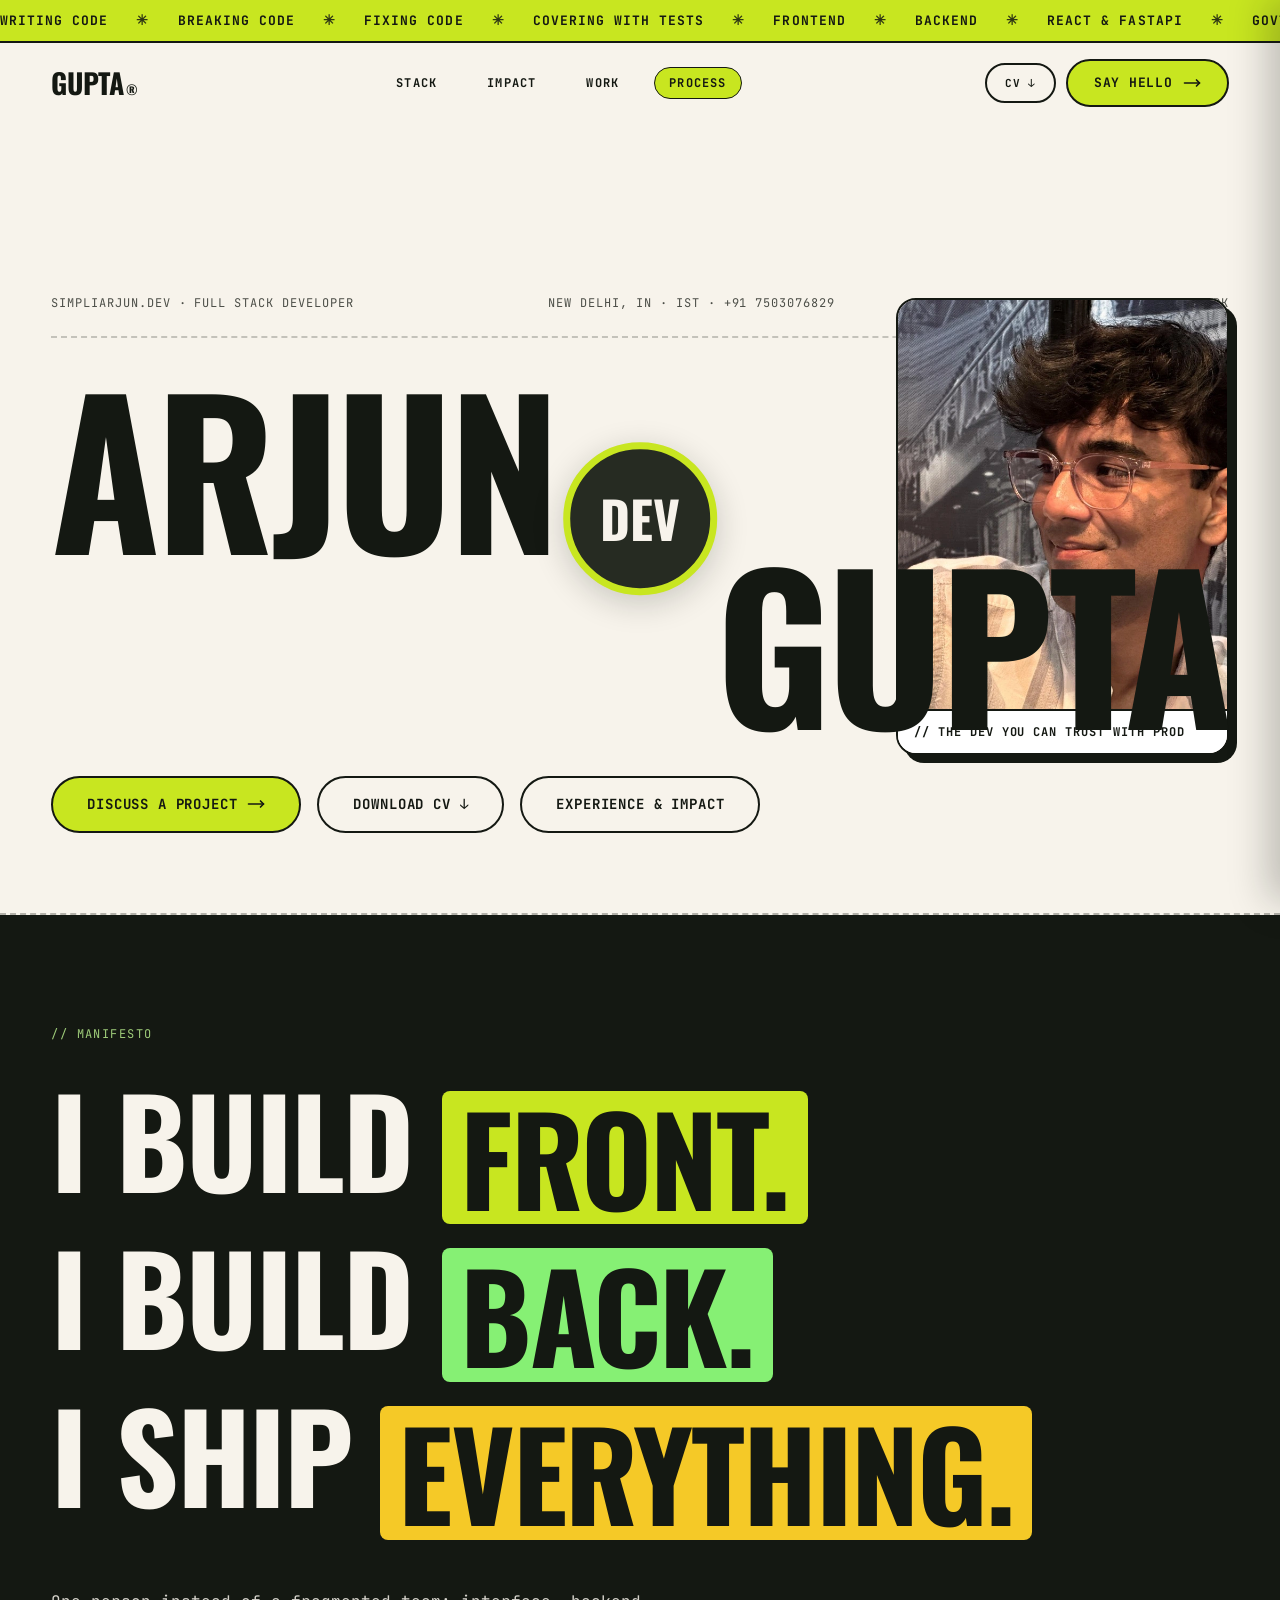
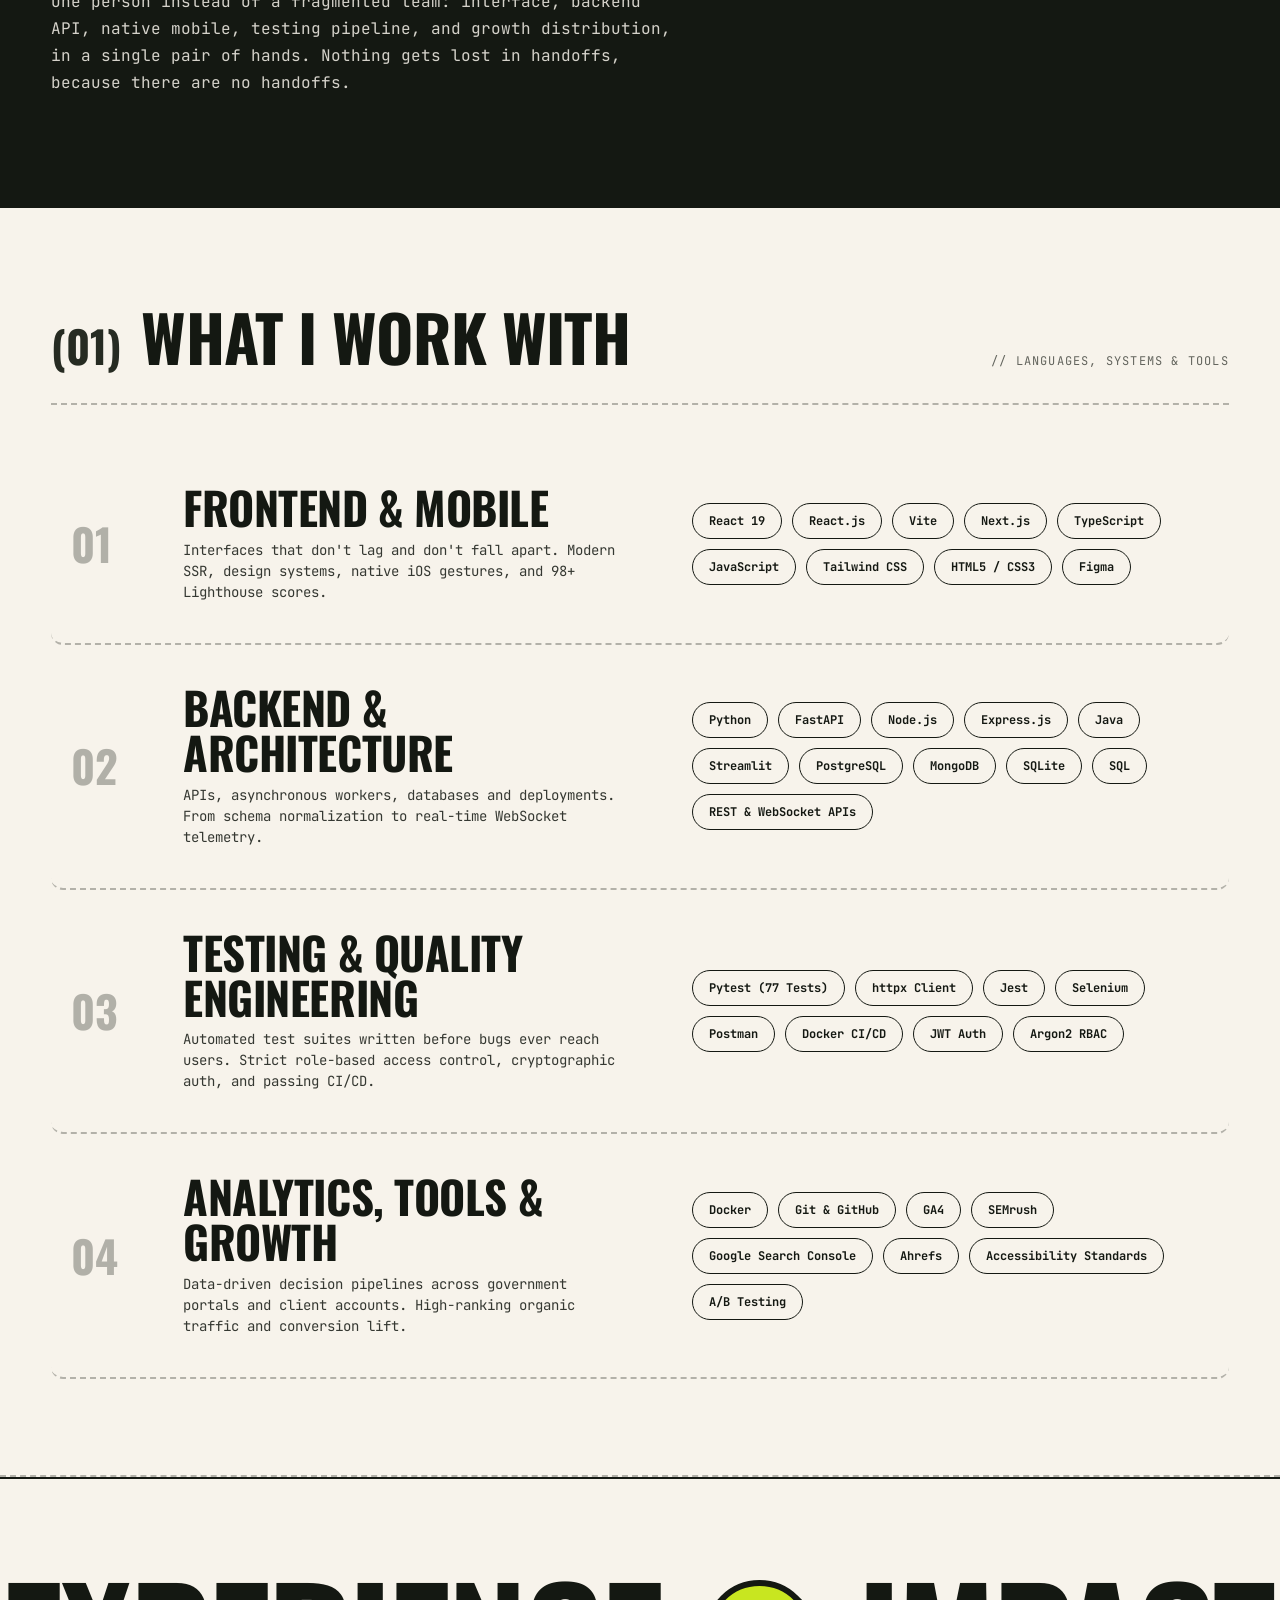
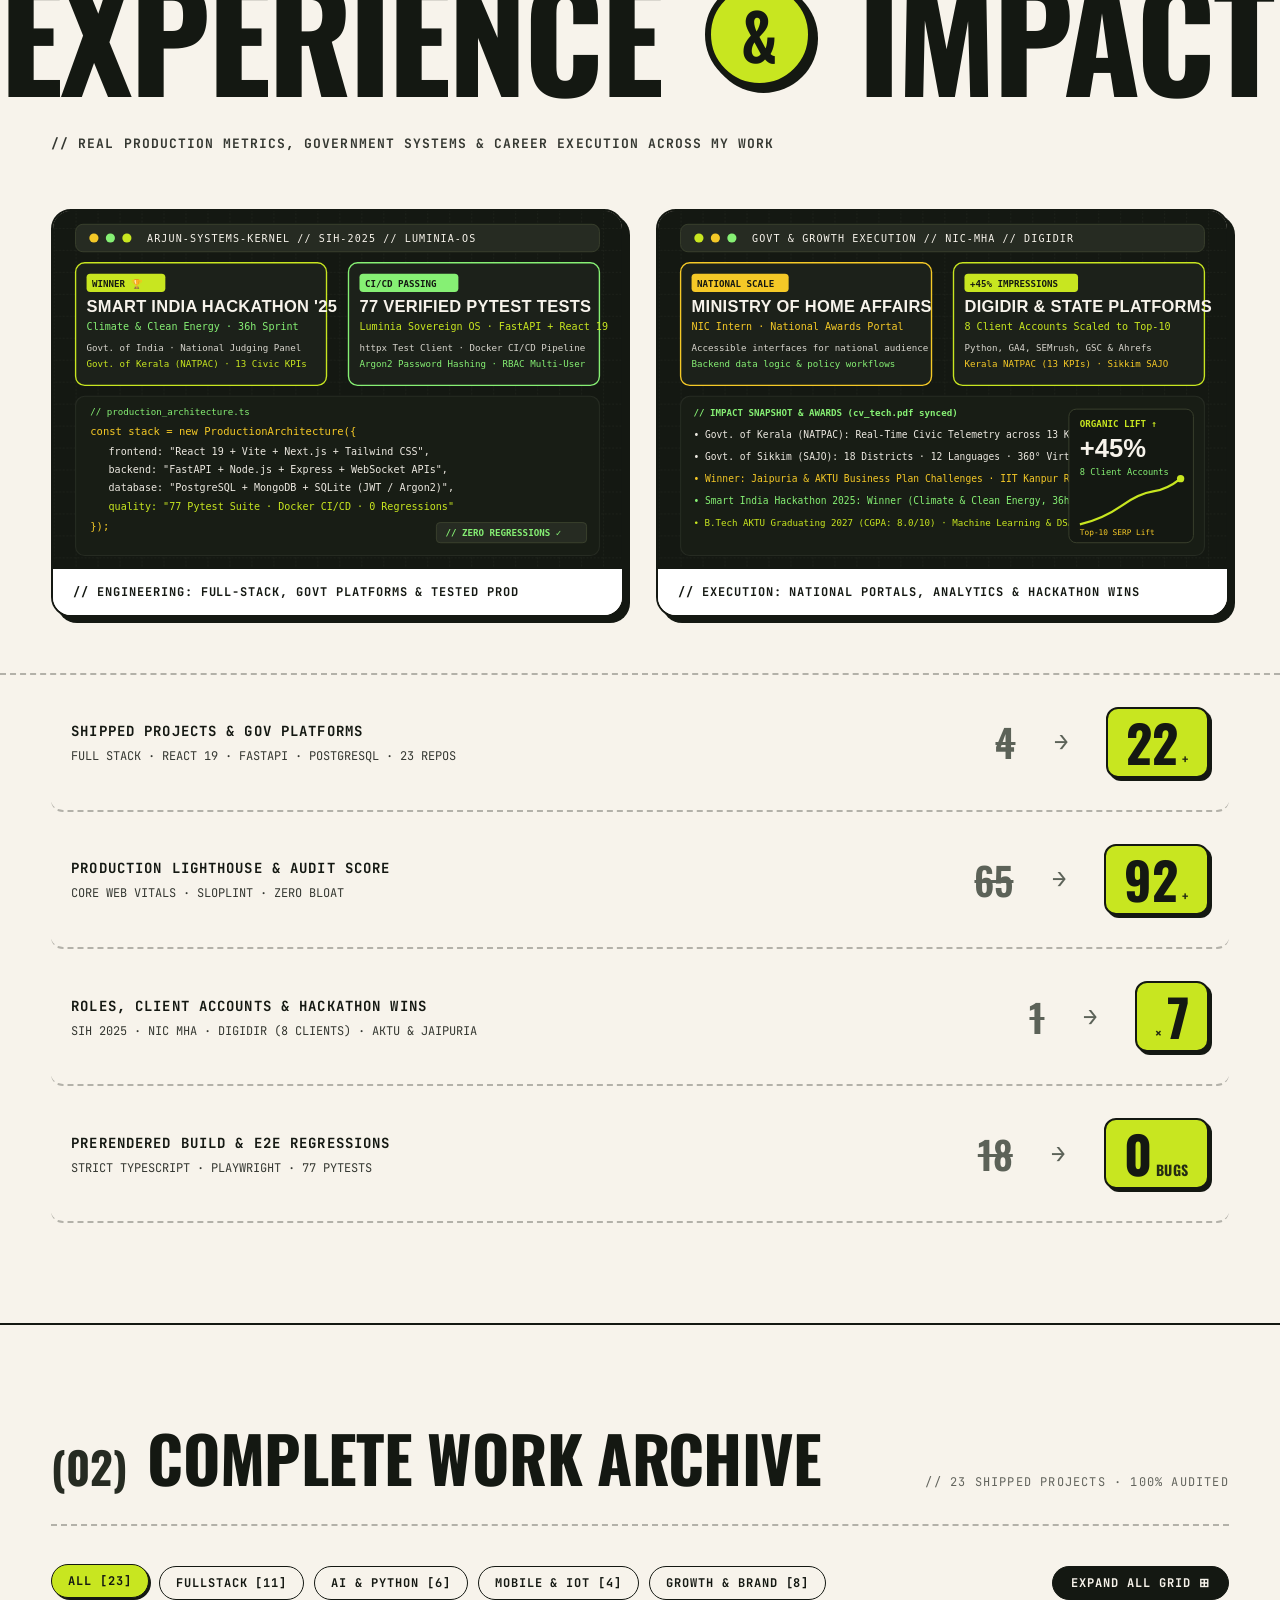
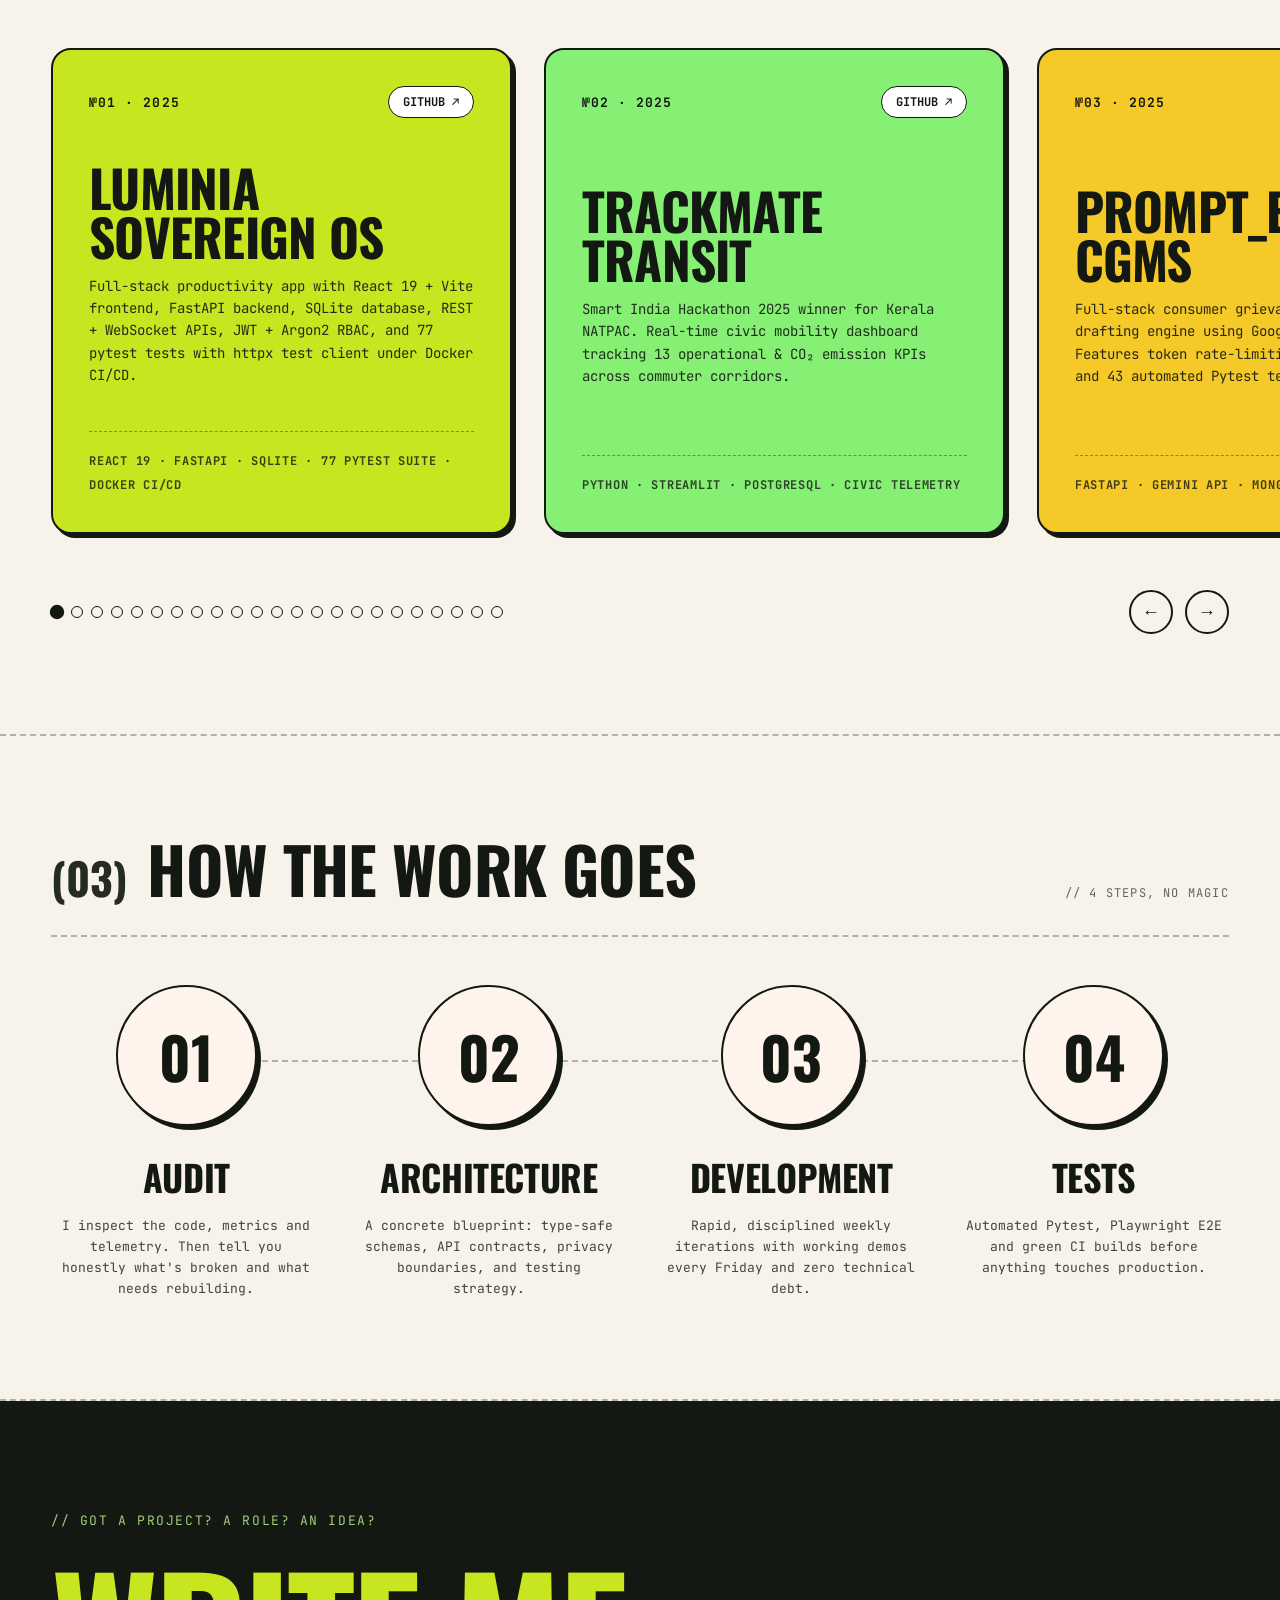
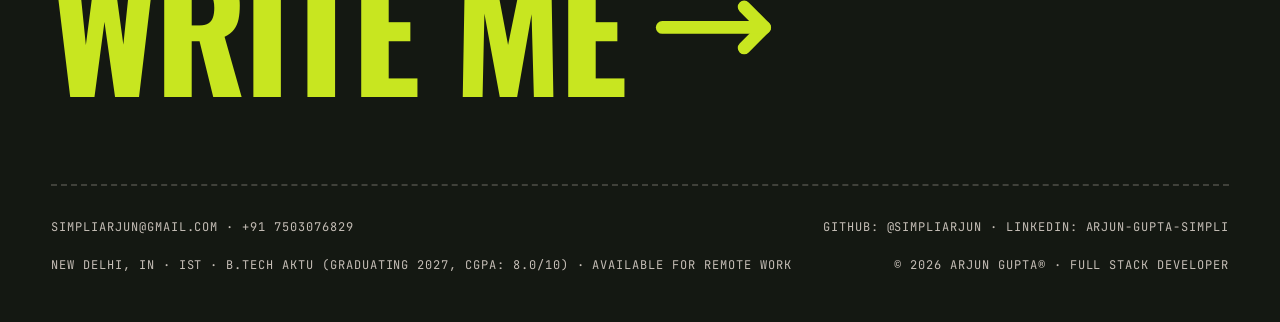
==== index.html @ 771d443c "fix(role): update role from Founder to Creative Lead & Brand Manager for MIRA COUTURE and MIRA CASA" ====
<!DOCTYPE html>
<html lang="en" data-impeccable-ignore="cream-palette,marquee,hard-offset-shadow">
<head>
  <meta charset="UTF-8">
  <meta name="viewport" content="width=device-width, initial-scale=1.0">
  <title>ARJUN GUPTA® · Full Stack Developer | React | Node.js | Python | PostgreSQL | MongoDB</title>
  <meta name="description" content="Arjun Gupta: Full Stack Developer (React 19, FastAPI, Node.js, PostgreSQL, MongoDB). Winner, Smart India Hackathon 2025. National Awards Portal (NIC MHA) & Luminia Sovereign OS (77 Pytest tests). Available for remote work.">
  <link rel="icon" type="image/svg+xml" href="favicon.svg">
  <link rel="alternate icon" href="favicon.ico">
  <link rel="preconnect" href="https://fonts.googleapis.com">
  <link rel="preconnect" href="https://fonts.gstatic.com" crossorigin>
  <link href="https://fonts.googleapis.com/css2?family=Anton&family=JetBrains+Mono:wght@400;700&family=Oswald:wght@500;600;700&display=swap" rel="stylesheet">
  <link rel="stylesheet" href="style.css">
</head>
<body>

  <!-- ═══ TICKER STRIP ═══ -->
  <div class="ticker" aria-hidden="true">
    <div class="ticker__wrapper">
      <div class="ticker__track">
        <span>WRITING CODE</span><i class="ast">✳</i>
        <span>BREAKING CODE</span><i class="ast">✳</i>
        <span>FIXING CODE</span><i class="ast">✳</i>
        <span>COVERING WITH TESTS</span><i class="ast">✳</i>
        <span>FRONTEND</span><i class="ast">✳</i>
        <span>BACKEND</span><i class="ast">✳</i>
        <span>REACT &amp; FASTAPI</span><i class="ast">✳</i>
        <span>GOVT &amp; PROD SYSTEMS</span><i class="ast">✳</i>
      </div>
      <div class="ticker__track" aria-hidden="true">
        <span>WRITING CODE</span><i class="ast">✳</i>
        <span>BREAKING CODE</span><i class="ast">✳</i>
        <span>FIXING CODE</span><i class="ast">✳</i>
        <span>COVERING WITH TESTS</span><i class="ast">✳</i>
        <span>FRONTEND</span><i class="ast">✳</i>
        <span>BACKEND</span><i class="ast">✳</i>
        <span>REACT &amp; FASTAPI</span><i class="ast">✳</i>
        <span>GOVT &amp; PROD SYSTEMS</span><i class="ast">✳</i>
      </div>
    </div>
  </div>

  <!-- ═══ STICKY HEADER ═══ -->
  <header class="header" id="header">
    <a class="header__logo" href="#top">GUPTA<sup>®</sup></a>
    <nav class="header__nav">
      <a href="#stack">Stack</a>
      <a href="#impact">Impact</a>
      <a href="#work">Work</a>
      <a href="#process">Process</a>
    </nav>
    <div style="display: flex; gap: 10px; align-items: center;">
      <a class="pill pill--ghost" href="public/Arjun-Gupta-CV.pdf" download="Arjun-Gupta-CV.pdf" style="padding: 10px 18px; font-size: 11px;">
        CV ↓
      </a>
      <a class="pill pill--lime" id="sayHelloBtn" href="#contact">
        Say hello
      <svg class="arr-svg" xmlns="http://www.w3.org/2000/svg" viewBox="0 0 24 24" fill="none" stroke="currentColor" stroke-width="2.2" stroke-linecap="round" stroke-linejoin="round" aria-hidden="true">
        <path d="M18 8L22 12L18 16"></path>
        <path d="M2 12H22"></path>
      </svg>
    </a>
      </div>
  </header>

  <main id="top">

    <!-- ═══ HERO SECTION ═══ -->
    <section class="hero">
      <div class="hero__meta">
        <span>simpliarjun.dev · Full Stack Developer</span>
        <span>New Delhi, IN · IST · +91 7503076829</span>
        <span>Available for remote work</span>
      </div>

      <h1 class="hero__word">
        <span class="hero__line hero__line--left">ARJUN</span>
        <span class="hero__line hero__line--right">GUPTA</span>
      </h1>

      <div class="hero__circle" aria-hidden="true">
        <span>DEV</span>
      </div>

      <figure class="hero__photo reveal" data-reveal="right">
        <picture>
          <source srcset="public/images/arjun-hero.webp" type="image/webp">
          <img src="public/images/arjun-hero.jpg" alt="Arjun Gupta smiling wearing glasses and striped shirt" width="1024" height="768" loading="eager">
        </picture>
        <figcaption>// the dev you can trust with prod</figcaption>
      </figure>

      <div class="hero__cta">
        <a class="pill pill--lime pill--big" href="#contact">
          Discuss a project
          <svg class="arr-svg" xmlns="http://www.w3.org/2000/svg" viewBox="0 0 24 24" fill="none" stroke="currentColor" stroke-width="2.2" stroke-linecap="round" stroke-linejoin="round" aria-hidden="true">
            <path d="M18 8L22 12L18 16"></path>
            <path d="M2 12H22"></path>
          </svg>
        </a>
        <a class="pill pill--ghost pill--big" href="public/Arjun-Gupta-CV.pdf" download="Arjun-Gupta-CV.pdf">
          Download CV ↓
        </a>
        <a class="pill pill--ghost pill--big" href="#impact">
          Experience &amp; impact
        </a>
      </div>
    </section>

    <!-- ═══ DARK MANIFESTO ═══ -->
    <section class="manifest">
      <p class="manifest__note">// manifesto</p>
      <h2 class="manifest__lines">
        <span class="reveal">I build <mark class="mk mk--lime">front.</mark></span>
        <span class="reveal">I build <mark class="mk mk--mint">back.</mark></span>
        <span class="reveal">I ship <mark class="mk mk--gold">everything.</mark></span>
      </h2>
      <p class="manifest__sub">
        One person instead of a fragmented team: interface, backend API, native mobile, testing pipeline, and growth distribution, in a single pair of hands. Nothing gets lost in handoffs, because there are no handoffs.
      </p>
    </section>

    <!-- ═══ (01) WHAT I WORK WITH ═══ -->
    <section class="stack" id="stack">
      <div class="section-head">
        <div class="section-head__left">
          <span class="section-head__idx">(01)</span>
          <h2 class="section-head__title">What I work with</h2>
        </div>
        <span class="section-head__note">// languages, systems &amp; tools</span>
      </div>

      <!-- Row 01 -->
      <div class="stack__row reveal">
        <span class="stack__idx">01</span>
        <div class="stack__main">
          <h3>Frontend &amp; Mobile</h3>
          <p>Interfaces that don't lag and don't fall apart. Modern SSR, design systems, native iOS gestures, and 98+ Lighthouse scores.</p>
        </div>
        <div class="stack__tags">
          <span class="tag">React 19</span>
          <span class="tag">React.js</span>
          <span class="tag">Vite</span>
          <span class="tag">Next.js</span>
          <span class="tag">TypeScript</span>
          <span class="tag">JavaScript</span>
          <span class="tag">Tailwind CSS</span>
          <span class="tag">HTML5 / CSS3</span>
          <span class="tag">Figma</span>
        </div>
      </div>

      <!-- Row 02 -->
      <div class="stack__row reveal">
        <span class="stack__idx">02</span>
        <div class="stack__main">
          <h3>Backend &amp; Architecture</h3>
          <p>APIs, asynchronous workers, databases and deployments. From schema normalization to real-time WebSocket telemetry.</p>
        </div>
        <div class="stack__tags">
          <span class="tag">Python</span>
          <span class="tag">FastAPI</span>
          <span class="tag">Node.js</span>
          <span class="tag">Express.js</span>
          <span class="tag">Java</span>
          <span class="tag">Streamlit</span>
          <span class="tag">PostgreSQL</span>
          <span class="tag">MongoDB</span>
          <span class="tag">SQLite</span>
          <span class="tag">SQL</span>
          <span class="tag">REST &amp; WebSocket APIs</span>
        </div>
      </div>

      <!-- Row 03 -->
      <div class="stack__row reveal">
        <span class="stack__idx">03</span>
        <div class="stack__main">
          <h3>Testing &amp; Quality Engineering</h3>
          <p>Automated test suites written before bugs ever reach users. Strict role-based access control, cryptographic auth, and passing CI/CD.</p>
        </div>
        <div class="stack__tags">
          <span class="tag">Pytest (77 Tests)</span>
          <span class="tag">httpx Client</span>
          <span class="tag">Jest</span>
          <span class="tag">Selenium</span>
          <span class="tag">Postman</span>
          <span class="tag">Docker CI/CD</span>
          <span class="tag">JWT Auth</span>
          <span class="tag">Argon2 RBAC</span>
        </div>
      </div>

      <!-- Row 04 -->
      <div class="stack__row reveal">
        <span class="stack__idx">04</span>
        <div class="stack__main">
          <h3>Analytics, Tools &amp; Growth</h3>
          <p>Data-driven decision pipelines across government portals and client accounts. High-ranking organic traffic and conversion lift.</p>
        </div>
        <div class="stack__tags">
          <span class="tag">Docker</span>
          <span class="tag">Git &amp; GitHub</span>
          <span class="tag">GA4</span>
          <span class="tag">SEMrush</span>
          <span class="tag">Google Search Console</span>
          <span class="tag">Ahrefs</span>
          <span class="tag">Accessibility Standards</span>
          <span class="tag">A/B Testing</span>
        </div>
      </div>
    </section>

    <!-- ═══ EXPERIENCE (&) IMPACT CONTINUOUS MARQUEE BANNER ═══ -->
    <section class="ba" id="impact">
      <div class="ba__marquee-wrap" aria-label="EXPERIENCE (&) IMPACT">
        <div class="ba__marquee-track">
          <!-- Item 1 -->
          <div class="ba__marquee-item">
            <span class="ba__line">EXPERIENCE</span>
            <div class="ba__circle"><span>&amp;</span></div>
            <span class="ba__line">IMPACT</span>
            <span class="ba__sep">✳</span>
          </div>
          <!-- Item 2 (Seamless loop clone) -->
          <div class="ba__marquee-item" aria-hidden="true">
            <span class="ba__line">EXPERIENCE</span>
            <div class="ba__circle"><span>&amp;</span></div>
            <span class="ba__line">IMPACT</span>
            <span class="ba__sep">✳</span>
          </div>
        </div>
      </div>

      <p class="ba__note">// Real production metrics, government systems &amp; career execution across my work</p>

      <!-- 2 Framed Showcase Cards -->
      <div class="ba__photos">
        <!-- Left: Systems & Engineering -->
        <figure class="ba__photo reveal" data-reveal="left">
          <img src="public/images/card-systems.svg" alt="Systems and Fullstack Engineering Architecture featuring Smart India Hackathon 2025 Win and 77 Pytest Tests">
          <figcaption>// ENGINEERING: FULL-STACK, GOVT PLATFORMS &amp; TESTED PROD</figcaption>
        </figure>

        <!-- Right: Ventures & Growth -->
        <figure class="ba__photo reveal" data-reveal="right">
          <img src="public/images/card-ventures.svg" alt="Govt and Growth Execution featuring NIC MHA National Awards Portal, DiGiDiR SEO and State Platforms">
          <figcaption>// EXECUTION: NATIONAL PORTALS, ANALYTICS &amp; HACKATHON WINS</figcaption>
        </figure>
      </div>

      <!-- 4 Interactive Count-Up Metric Rows -->
      <div class="ba__stats">
        <!-- Metric 1 -->
        <div class="stat reveal">
          <div>
            <span class="stat__label">Shipped Projects &amp; Gov Platforms</span>
            <span class="stat__sub">FULL STACK · REACT 19 · FASTAPI · POSTGRESQL · 23 REPOS</span>
          </div>
          <span class="stat__before">4</span>
          <span class="stat__arrow">→</span>
          <span class="stat__after">
            <b class="count" data-to="23" data-dec="0">0</b><i>+</i>
          </span>
        </div>

        <!-- Metric 2 -->
        <div class="stat reveal">
          <div>
            <span class="stat__label">Production Lighthouse &amp; Audit Score</span>
            <span class="stat__sub">CORE WEB VITALS · SLOPLINT · ZERO BLOAT</span>
          </div>
          <span class="stat__before">65</span>
          <span class="stat__arrow">→</span>
          <span class="stat__after">
            <b class="count" data-to="98" data-dec="0">0</b><i>+</i>
          </span>
        </div>

        <!-- Metric 3 -->
        <div class="stat reveal">
          <div>
            <span class="stat__label">Roles, Client Accounts &amp; Hackathon Wins</span>
            <span class="stat__sub">SIH 2025 · NIC MHA · DIGIDIR (8 CLIENTS) · AKTU &amp; JAIPURIA</span>
          </div>
          <span class="stat__before">1</span>
          <span class="stat__arrow">→</span>
          <span class="stat__after">
            <i>×</i><b class="count" data-to="8" data-dec="0">0</b>
          </span>
        </div>

        <!-- Metric 4 -->
        <div class="stat reveal">
          <div>
            <span class="stat__label">Prerendered Build &amp; E2E Regressions</span>
            <span class="stat__sub">STRICT TYPESCRIPT · PLAYWRIGHT · 77 PYTESTS</span>
          </div>
          <span class="stat__before">18</span>
          <span class="stat__arrow">→</span>
          <span class="stat__after">
            <b class="count" data-to="0" data-dec="0">0</b><i>BUGS</i>
          </span>
        </div>
      </div>
    </section>

    <!-- ═══ (02) COMPLETE WORK ARCHIVE ═══ -->
    <section class="projects" id="work">
      <div class="section-head">
        <div class="section-head__left">
          <span class="section-head__idx">(02)</span>
          <h2 class="section-head__title">Complete Work Archive</h2>
        </div>
        <span class="section-head__note">// 23 shipped projects · 100% audited</span>
      </div>

      <!-- Controls: Category Filters & View Toggle -->
      <div class="projects__controls">
        <div class="projects__filters">
          <button class="filter-btn is-active" data-filter="all">ALL [23]</button>
          <button class="filter-btn" data-filter="fullstack">FULLSTACK [11]</button>
          <button class="filter-btn" data-filter="ai">AI &amp; PYTHON [6]</button>
          <button class="filter-btn" data-filter="mobile">MOBILE &amp; IOT [4]</button>
          <button class="filter-btn" data-filter="growth">GROWTH &amp; BRAND [8]</button>
        </div>

        <button class="view-toggle-btn" id="viewToggleBtn">
          <span>EXPAND ALL GRID ⊞</span>
        </button>
      </div>

      <!-- Rail of All 22 Projects (4-Color Modulo Cycling) -->
      <div class="projects__rail" id="rail">

        <!-- №01: Luminia (Lime) -->
        <article class="proj proj--lime" data-category="fullstack ai">
          <div class="proj__top">
            <span class="proj__idx">№01 · 2025</span>
            <a class="proj__link" href="https://github.com/simpliarjun/resaearch_ppr" target="_blank" rel="noopener">GITHUB ↗</a>
          </div>
          <div class="proj__main">
            <h3 class="proj__name">LUMINIA SOVEREIGN OS</h3>
            <p class="proj__desc">Full-stack productivity app with React 19 + Vite frontend, FastAPI backend, SQLite database, REST + WebSocket APIs, JWT + Argon2 RBAC, and 77 pytest tests with httpx test client under Docker CI/CD.</p>
          </div>
          <div class="proj__bottom">
            <span class="proj__role">React 19 · FastAPI · SQLite · 77 Pytest Suite · Docker CI/CD</span>
          </div>
        </article>

        <!-- №02: TrackMate Transit Analytics (Mint) -->
        <article class="proj proj--mint" data-category="fullstack growth">
          <div class="proj__top">
            <span class="proj__idx">№02 · 2025</span>
            <a class="proj__link" href="https://github.com/simpliarjun/Admin_analytics_Trackmate" target="_blank" rel="noopener">GITHUB ↗</a>
          </div>
          <div class="proj__main">
            <h3 class="proj__name">TRACKMATE TRANSIT</h3>
            <p class="proj__desc">Smart India Hackathon 2025 winner for Kerala NATPAC. Real-time civic mobility dashboard tracking 13 operational &amp; CO₂ emission KPIs across commuter corridors.</p>
          </div>
          <div class="proj__bottom">
            <span class="proj__role">Python · Streamlit · PostgreSQL · Civic Telemetry</span>
          </div>
        </article>

        <!-- №03: Prompt_bot (Gold) -->
        <article class="proj proj--gold" data-category="ai fullstack">
          <div class="proj__top">
            <span class="proj__idx">№03 · 2025</span>
            <a class="proj__link" href="https://github.com/simpliarjun/Prompt_bot" target="_blank" rel="noopener">GITHUB ↗</a>
          </div>
          <div class="proj__main">
            <h3 class="proj__name">PROMPT_BOT CGMS</h3>
            <p class="proj__desc">Full-stack consumer grievance intake and legal drafting engine using Google Gemini API. Features token rate-limiting, MongoDB telemetry, and 43 automated Pytest tests.</p>
          </div>
          <div class="proj__bottom">
            <span class="proj__role">FastAPI · Gemini API · MongoDB · ReportLab</span>
          </div>
        </article>

        <!-- №04: SAJO Heritage Platform (Olive) -->
        <article class="proj proj--olive" data-category="growth fullstack">
          <div class="proj__top">
            <span class="proj__idx">№04 · 2025</span>
            <span class="proj__link">GOVT PORTAL ↗</span>
          </div>
          <div class="proj__main">
            <h3 class="proj__name">SAJO HERITAGE PLATFORM</h3>
            <p class="proj__desc">Digital cultural tourism platform for the Government of Sikkim. Covers 18 districts across 12 languages with 360-degree virtual tour integrations and search taxonomy.</p>
          </div>
          <div class="proj__bottom">
            <span class="proj__role">Information Architecture · 12 Languages · UI/UX Lead</span>
          </div>
        </article>

        <!-- №05: NIC National Awards Portal (Lime) -->
        <article class="proj proj--lime" data-category="fullstack">
          <div class="proj__top">
            <span class="proj__idx">№05 · 2025</span>
            <span class="proj__link">MINISTRY PORTAL ↗</span>
          </div>
          <div class="proj__main">
            <h3 class="proj__name">NIC AWARDS PORTAL</h3>
            <p class="proj__desc">Central government awards intake portal for the Ministry of Home Affairs (NIC), New Delhi. Built high-scale bilingual interfaces with strict data validation logic.</p>
          </div>
          <div class="proj__bottom">
            <span class="proj__role">Python · Django · Accessibility · Gov Systems</span>
          </div>
        </article>

        <!-- №06: ArenaForge (Mint) -->
        <article class="proj proj--mint" data-category="fullstack">
          <div class="proj__top">
            <span class="proj__idx">№06 · 2024</span>
            <a class="proj__link" href="https://github.com/simpliarjun/areorge" target="_blank" rel="noopener">GITHUB ↗</a>
          </div>
          <div class="proj__main">
            <h3 class="proj__name">ARENAFORGE</h3>
            <p class="proj__desc">Multi-tenant competitive coding arena featuring sandboxed Go execution runners, live WebSockets, Docker isolation, and automated Gemini AI post-match code reviews.</p>
          </div>
          <div class="proj__bottom">
            <span class="proj__role">Next.js 14 · Go Worker · Docker · Gemini AI</span>
          </div>
        </article>

        <!-- №07: TrustWeave (Gold) -->
        <article class="proj proj--gold" data-category="fullstack">
          <div class="proj__top">
            <span class="proj__idx">№07 · 2024</span>
            <a class="proj__link" href="https://github.com/simpliarjun/trustweave" target="_blank" rel="noopener">GITHUB ↗</a>
          </div>
          <div class="proj__main">
            <h3 class="proj__name">TRUSTWEAVE</h3>
            <p class="proj__desc">Decentralized, censorship-resistant editorial board built on Solana Anchor with Rust smart contracts, paired with a Next.js reader and FastAPI backend.</p>
          </div>
          <div class="proj__bottom">
            <span class="proj__role">Next.js · FastAPI · Solana Anchor · Rust</span>
          </div>
        </article>

        <!-- №08: The Urban Journal (Olive) -->
        <article class="proj proj--olive" data-category="growth">
          <div class="proj__top">
            <span class="proj__idx">№08 · 2024</span>
            <a class="proj__link" href="https://github.com/simpliarjun/the_urban_journal_v1.90.6" target="_blank" rel="noopener">GITHUB ↗</a>
          </div>
          <div class="proj__main">
            <h3 class="proj__name">THE URBAN JOURNAL</h3>
            <p class="proj__desc">Self-published digital public policy journal. Long-form investigative essays on Delhi's pollution crisis and urban planning failures with static Python site generation.</p>
          </div>
          <div class="proj__bottom">
            <span class="proj__role">Python SSG · HTML5/CSS3 · Vercel · Content Strategy</span>
          </div>
        </article>

        <!-- №09: Cali ITR (Lime) -->
        <article class="proj proj--lime" data-category="fullstack">
          <div class="proj__top">
            <span class="proj__idx">№09 · 2024</span>
            <a class="proj__link" href="https://github.com/simpliarjun/cali_itr" target="_blank" rel="noopener">GITHUB ↗</a>
          </div>
          <div class="proj__main">
            <h3 class="proj__name">CALI ITR ENGINE</h3>
            <p class="proj__desc">Interactive physics simulation and numerical iteration engine. Canvas 2D trajectory rendering with real-time variable recalibration and zero runtime lag.</p>
          </div>
          <div class="proj__bottom">
            <span class="proj__role">Svelte · JavaScript · Physics Math · Canvas 2D</span>
          </div>
        </article>

        <!-- №10: Aerolink (Mint) -->
        <article class="proj proj--mint" data-category="mobile">
          <div class="proj__top">
            <span class="proj__idx">№10 · 2024</span>
            <a class="proj__link" href="https://github.com/simpliarjun/Aerolink" target="_blank" rel="noopener">GITHUB ↗</a>
          </div>
          <div class="proj__main">
            <h3 class="proj__name">AEROLINK</h3>
            <p class="proj__desc">Autonomous drone and flight telemetry tracking interface. Real-time spatial coordinate mapping over WebSockets with GeoJSON flight path visualization.</p>
          </div>
          <div class="proj__bottom">
            <span class="proj__role">TypeScript · WebSockets · Geospatial · Leaflet</span>
          </div>
        </article>

        <!-- №11: Stratosphere (Gold) -->
        <article class="proj proj--gold" data-category="mobile">
          <div class="proj__top">
            <span class="proj__idx">№11 · 2024</span>
            <a class="proj__link" href="https://github.com/simpliarjun/stratphere" target="_blank" rel="noopener">GITHUB ↗</a>
          </div>
          <div class="proj__main">
            <h3 class="proj__name">STRATOSPHERE</h3>
            <p class="proj__desc">Atmospheric sensor telemetry aggregator. Visualizes pressure, altitude, and temperature fluctuations across weather monitoring node networks.</p>
          </div>
          <div class="proj__bottom">
            <span class="proj__role">TypeScript · Tailwind CSS · IoT Analytics</span>
          </div>
        </article>

        <!-- №12: Fuel Receipt OCR (Olive) -->
        <article class="proj proj--olive" data-category="ai">
          <div class="proj__top">
            <span class="proj__idx">№12 · 2024</span>
            <a class="proj__link" href="https://github.com/simpliarjun/OCR" target="_blank" rel="noopener">GITHUB ↗</a>
          </div>
          <div class="proj__main">
            <h3 class="proj__name">FUEL RECEIPT OCR</h3>
            <p class="proj__desc">Commercial receipt extraction pipeline for Indian transit fleets. Combines Tesseract OCR and Google Gemini Vision to parse fuel volume, cost, and vehicle IDs into accounting forms.</p>
          </div>
          <div class="proj__bottom">
            <span class="proj__role">Python · Streamlit · Tesseract · Gemini Vision</span>
          </div>
        </article>

        <!-- №13: TrackMate Sensor Telemetry UI (Lime) -->
        <article class="proj proj--lime" data-category="mobile">
          <div class="proj__top">
            <span class="proj__idx">№13 · 2024</span>
            <a class="proj__link" href="https://github.com/simpliarjun/updated_sensors_ui" target="_blank" rel="noopener">GITHUB ↗</a>
          </div>
          <div class="proj__main">
            <h3 class="proj__name">VEHICLE SENSORS UI</h3>
            <p class="proj__desc">In-cab IoT hardware sensor monitoring dashboard designed for commercial transit drivers. Optimized for rugged touch displays and low-bandwidth telemetry.</p>
          </div>
          <div class="proj__bottom">
            <span class="proj__role">HTML5 · CSS3 · Sensor APIs · Hardware Telemetry</span>
          </div>
        </article>

        <!-- №14: Enterprise Conversational Agent (Mint) -->
        <article class="proj proj--mint" data-category="ai fullstack">
          <div class="proj__top">
            <span class="proj__idx">№14 · 2024</span>
            <a class="proj__link" href="https://github.com/simpliarjun/Chatbotcopy" target="_blank" rel="noopener">GITHUB ↗</a>
          </div>
          <div class="proj__main">
            <h3 class="proj__name">ENTERPRISE CHATBOT</h3>
            <p class="proj__desc">Retrieval-augmented conversational agent using LangChain, Next.js, and Google Gemini API for automated inquiry resolution and knowledge base search.</p>
          </div>
          <div class="proj__bottom">
            <span class="proj__role">LangChain · Next.js · Gemini API · RAG Triage</span>
          </div>
        </article>

        <!-- №15: TrackMate Mobile Transit App (Gold) -->
        <article class="proj proj--gold" data-category="mobile">
          <div class="proj__top">
            <span class="proj__idx">№15 · 2024</span>
            <a class="proj__link" href="https://github.com/simpliarjun/TKM_EIT" target="_blank" rel="noopener">GITHUB ↗</a>
          </div>
          <div class="proj__main">
            <h3 class="proj__name">TRACKMATE MOBILE</h3>
            <p class="proj__desc">Cross-platform commuter transit companion built in Flutter &amp; Dart. Live bus route timetables, fare calculation, and geo-fenced transit stop notifications.</p>
          </div>
          <div class="proj__bottom">
            <span class="proj__role">Flutter · Dart · REST APIs · Geolocation</span>
          </div>
        </article>

        <!-- №16: Pipeline Scheduler Engine (Olive) -->
        <article class="proj proj--olive" data-category="ai fullstack">
          <div class="proj__top">
            <span class="proj__idx">№16 · 2024</span>
            <a class="proj__link" href="https://github.com/simpliarjun/Scheduled" target="_blank" rel="noopener">GITHUB ↗</a>
          </div>
          <div class="proj__main">
            <h3 class="proj__name">SCHEDULED PIPELINE</h3>
            <p class="proj__desc">Background cron runner and pipeline scheduler. Manages automated batch data ingestion, periodic database reconciliation, and alerting jobs.</p>
          </div>
          <div class="proj__bottom">
            <span class="proj__role">Python · AsyncIO · Cron Syntax · Infra Daemon</span>
          </div>
        </article>

        <!-- №17: Trevel Communications (Lime) -->
        <article class="proj proj--lime" data-category="growth">
          <div class="proj__top">
            <span class="proj__idx">№17 · 2023</span>
            <span class="proj__link">PR STRATEGY ↗</span>
          </div>
          <div class="proj__main">
            <h3 class="proj__name">TREVEL COMMUNICATIONS</h3>
            <p class="proj__desc">Strategic brand PR and marketing communications for lifestyle travel. Engineered media outreach narratives and digital distribution funnels.</p>
          </div>
          <div class="proj__bottom">
            <span class="proj__role">PR Strategy · Media Outreach · Brand Positioning</span>
          </div>
        </article>

        <!-- №18: DiGiDiR Growth Engine (Mint) -->
        <article class="proj proj--mint" data-category="growth">
          <div class="proj__top">
            <span class="proj__idx">№18 · 2023</span>
            <span class="proj__link">AGENCY CLIENTS ↗</span>
          </div>
          <div class="proj__main">
            <h3 class="proj__name">DIGIDIR GROWTH ENGINE</h3>
            <p class="proj__desc">8-client organic search growth system. Took client websites from zero rankings to top-10 positions, boosting organic impressions by ~45% across 5 industries.</p>
          </div>
          <div class="proj__bottom">
            <span class="proj__role">Python · SQL · GA4 · Ahrefs · Screaming Frog</span>
          </div>
        </article>

        <!-- №19: MIRA COUTURE (Gold) -->
        <article class="proj proj--gold" data-category="growth">
          <div class="proj__top">
            <span class="proj__idx">№19 · 2023</span>
            <span class="proj__link">CREATIVE LEAD ↗</span>
          </div>
          <div class="proj__main">
            <h3 class="proj__name">MIRA COUTURE</h3>
            <p class="proj__desc">Creative Lead &amp; Brand Manager for luxury artisanal fashion label. Directed DTC e-commerce architecture, brand visual identity, and social conversion funnels.</p>
          </div>
          <div class="proj__bottom">
            <span class="proj__role">CREATIVE LEAD · BRAND MANAGER · DTC · VISUAL IDENTITY</span>
          </div>
        </article>

        <!-- №20: MIRA CASA (Olive) -->
        <article class="proj proj--olive" data-category="growth">
          <div class="proj__top">
            <span class="proj__idx">№20 · 2023</span>
            <span class="proj__link">CREATIVE LEAD ↗</span>
          </div>
          <div class="proj__main">
            <h3 class="proj__name">MIRA CASA</h3>
            <p class="proj__desc">Creative Lead &amp; Brand Manager for contemporary home living collection. Product curation, digital catalog architecture, and organic social commerce distribution.</p>
          </div>
          <div class="proj__bottom">
            <span class="proj__role">CREATIVE LEAD · BRAND MANAGER · LIVING AESTHETICS</span>
          </div>
        </article>

        <!-- №21: GEO-AEO Citation Auditor (Lime) -->
        <article class="proj proj--lime" data-category="ai growth">
          <div class="proj__top">
            <span class="proj__idx">№21 · 2023</span>
            <span class="proj__link">AUDIT SUITE ↗</span>
          </div>
          <div class="proj__main">
            <h3 class="proj__name">GEO CITATION AUDITOR</h3>
            <p class="proj__desc">Generative Engine Optimization audit pipeline. Tracks AI crawler permissions (GPTBot, PerplexityBot) and measures organic brand citation lift in LLM search engines.</p>
          </div>
          <div class="proj__bottom">
            <span class="proj__role">Python · robots.txt Parser · KDD'24 Protocol</span>
          </div>
        </article>

        <!-- №22: Developer Identity & CI System (Mint) -->
        <article class="proj proj--mint" data-category="fullstack">
          <div class="proj__top">
            <span class="proj__idx">№22 · 2022</span>
            <a class="proj__link" href="https://github.com/simpliarjun/simpliarjun" target="_blank" rel="noopener">GITHUB ↗</a>
          </div>
          <div class="proj__main">
            <h3 class="proj__name">DEV IDENTITY SYSTEM</h3>
            <p class="proj__desc">Automated developer telemetry pipeline using GitHub Actions and Python to generate dynamic build statistics, commit frequency, and repository status badges.</p>
          </div>
          <div class="proj__bottom">
            <span class="proj__role">GitHub Actions · Python CI · SVG Telemetry</span>
          </div>
        </article>

        <!-- №23: StratOps (Gold) -->
        <article class="proj proj--gold" data-category="mobile fullstack"
          data-architecture="Node.js daemon paired with client-side real-time graphing, WebSockets heartbeat polling, and failover routing across distributed environmental data collectors.">
          <div class="proj__top">
            <span class="proj__idx">№23 · 2024</span>
            <a class="proj__link" href="https://github.com/simpliarjun/stratops" target="_blank" rel="noopener">GITHUB ↗</a>
          </div>
          <div class="proj__main">
            <h3 class="proj__name">STRATOPS</h3>
            <p class="proj__desc">High-altitude distributed operations platform orchestrating real-time sensor node telemetry with automated heartbeat reconciliation and live dashboard streaming.</p>
          </div>
          <div class="proj__bottom">
            <span class="proj__role">JavaScript · Distributed Nodes · Telemetry Engine</span>
          </div>
        </article>

      </div>

      <!-- Navigation: Dots & Arrow Buttons -->
      <div class="projects__nav">
        <div class="projects__dots" id="dots"></div>
        <div class="projects__arrows">
          <button class="arrow-btn" id="prevBtn" aria-label="Previous Project">←</button>
          <button class="arrow-btn" id="nextBtn" aria-label="Next Project">→</button>
        </div>
      </div>
    </section>

    <!-- ═══ (03) HOW THE WORK GOES ═══ -->
    <section class="process" id="process">
      <div class="section-head">
        <div class="section-head__left">
          <span class="section-head__idx">(03)</span>
          <h2 class="section-head__title">How the work goes</h2>
        </div>
        <span class="section-head__note">// 4 steps, no magic</span>
      </div>

      <ol class="process__steps">
        <li class="reveal">
          <div class="process__num">01</div>
          <h3>Audit</h3>
          <p>I inspect the code, metrics and telemetry. Then tell you honestly what's broken and what needs rebuilding.</p>
        </li>
        <li class="reveal">
          <div class="process__num">02</div>
          <h3>Architecture</h3>
          <p>A concrete blueprint: type-safe schemas, API contracts, privacy boundaries, and testing strategy.</p>
        </li>
        <li class="reveal">
          <div class="process__num">03</div>
          <h3>Development</h3>
          <p>Rapid, disciplined weekly iterations with working demos every Friday and zero technical debt.</p>
        </li>
        <li class="reveal">
          <div class="process__num">04</div>
          <h3>Tests</h3>
          <p>Automated Pytest, Playwright E2E and green CI builds before anything touches production.</p>
        </li>
      </ol>
    </section>

  </main>
  <!-- ═══ SLIDE-OVER PROJECT DOSSIER DRAWER ═══ -->
  <div class="drawer-backdrop" id="drawerBackdrop"></div>
  <aside class="drawer" id="projectDrawer" aria-hidden="true" role="dialog" aria-labelledby="drawerTitle">
    <div class="drawer__header">
      <div class="drawer__badge" id="drawerBadge">№01 · FULLSTACK</div>
      <button class="drawer__close" id="drawerCloseBtn" aria-label="Close Project Dossier">✕</button>
    </div>
    <div class="drawer__body">
      <h2 class="drawer__title" id="drawerTitle">PROJECT TITLE</h2>
      <div class="drawer__stack" id="drawerStack">STACK TAGS</div>
      <div class="drawer__divider"></div>
      <div class="drawer__section">
        <h3>// System Architecture &amp; Engineering</h3>
        <p id="drawerArchitecture">Architecture details loaded here...</p>
      </div>
      <div class="drawer__section">
        <h3>// Production Impact &amp; Role</h3>
        <p id="drawerImpact">Impact details loaded here...</p>
      </div>
      <div class="drawer__cta">
        <a class="pill pill--lime pill--big" id="drawerLink" href="#" target="_blank" rel="noopener">
          View Repository ↗
        </a>
      </div>
    </div>
  </aside>


  <!-- ═══ FOOTER ═══ -->
  <footer class="footer" id="contact">
    <p class="footer__note">// got a project? a role? an idea?</p>
    <a class="footer__cta" href="mailto:simpliarjun@gmail.com">
      WRITE ME
      <svg class="arr-svg" xmlns="http://www.w3.org/2000/svg" viewBox="0 0 24 24" fill="none" stroke="currentColor" stroke-width="2.5" stroke-linecap="round" stroke-linejoin="round" aria-hidden="true">
        <path d="M18 8L22 12L18 16"></path>
        <path d="M2 12H22"></path>
      </svg>
    </a>
    <div class="footer__meta">
      <span><a href="mailto:simpliarjun@gmail.com">simpliarjun@gmail.com</a> · <a href="tel:+917503076829">+91 7503076829</a></span>
      <span><a href="https://github.com/simpliarjun" target="_blank" rel="noopener">GitHub: @simpliarjun</a> · <a href="https://www.linkedin.com/in/arjun-gupta-simpli/" target="_blank" rel="noopener">LinkedIn: arjun-gupta-simpli</a></span>
      <span>New Delhi, IN · IST · B.Tech AKTU (Graduating 2027, CGPA: 8.0/10) · Available for remote work</span>
      <span>© 2026 ARJUN GUPTA® · FULL STACK DEVELOPER</span>
    </div>
  </footer>

  <div id="emailToast" class="toast" role="status" aria-live="polite">// EMAIL COPIED TO CLIPBOARD ✓</div>

  <script src="main.js"></script>
</body>
</html>
---- style.css ----
:root {
  --ivory: #fff4ec;
  --cream: #f7f3eb;
  --ink: #141812;
  --olive: #262b22;
  --lime: #c8e620;
  --mint: #86f074;
  --gold: #f5c927;
  --sage: #9fcd7a;
  --disp: "Oswald", "Anton", "Bebas Neue", "Arial Narrow", sans-serif;
  --mono: "JetBrains Mono", "Courier New", monospace;
  --r: 20px;
  --pad: clamp(16px, 4vw, 64px);
}

:focus-visible {
  outline: 3px solid var(--lime) !important;
  outline-offset: 3px !important;
}

* {
  margin: 0;
  padding: 0;
  box-sizing: border-box;
}

html {
  scroll-behavior: smooth;
  font-family: var(--mono);
  background: var(--cream);
  color: var(--ink);
  -webkit-font-smoothing: antialiased;
  -moz-osx-font-smoothing: grayscale;
  overflow-x: clip;
  max-width: 100%;
}

body {
  overflow-x: clip;
  background: var(--cream);
  color: var(--ink);
  line-height: 1.5;
  width: 100%;
  max-width: 100%;
  position: relative;
}

a {
  color: inherit;
  text-decoration: none;
}

img {
  max-width: 100%;
  display: block;
}

/* ═══════════ TICKER MARQUEE ═══════════ */
.ticker {
  background: var(--lime);
  border-bottom: 2px solid var(--ink);
  overflow: hidden;
  padding: 10px 0;
  position: relative;
  z-index: 60;
  width: 100%;
  max-width: 100%;
}

.ticker__wrapper {
  display: flex;
  width: max-content;
  will-change: transform;
  animation: marquee 22s linear infinite;
}

.ticker__track {
  display: flex;
  align-items: center;
  gap: 28px;
  padding-right: 28px;
  flex-shrink: 0;
  font-family: var(--mono);
  font-weight: 700;
  font-size: 13px;
  text-transform: uppercase;
  letter-spacing: 0.08em;
  white-space: nowrap;
}

.ticker i.ast {
  font-style: normal;
  font-size: 14px;
  opacity: 0.85;
}

@keyframes marquee {
  0% { transform: translate3d(0, 0, 0); }
  100% { transform: translate3d(-50%, 0, 0); }
}

/* ═══════════ STICKY HEADER ═══════════ */
.header {
  position: sticky;
  top: 0;
  z-index: 50;
  display: flex;
  align-items: center;
  justify-content: space-between;
  gap: 24px;
  padding: 16px var(--pad);
  background: transparent;
  transition: background 0.3s ease, border-color 0.3s ease;
  border-bottom: 2px solid transparent;
}

.header.is-solid {
  background: var(--cream);
  border-bottom: 2px dashed rgba(20, 24, 18, 0.3);
  backdrop-filter: blur(12px);
}

.header__logo {
  font-family: var(--disp);
  font-weight: 700;
  font-size: 28px;
  letter-spacing: -0.01em;
  text-transform: uppercase;
  display: flex;
  align-items: baseline;
}

.header__logo sup {
  font-size: 13px;
  margin-left: 2px;
}

.header__nav {
  display: flex;
  align-items: center;
  gap: 20px;
  font-size: 12px;
  font-weight: 700;
  text-transform: uppercase;
  letter-spacing: 0.1em;
}

.header__nav a {
  padding: 6px 14px;
  border-radius: 999px;
  border: 1px solid transparent;
  transition: all 0.2s ease;
}

.header__nav a.is-active {
  background: var(--lime);
  color: var(--ink);
  border: 1px solid var(--ink);
}

.header__nav a:hover:not(.is-active) {
  opacity: 0.7;
}

/* ═══════════ PILLS ═══════════ */
.pill {
  display: inline-flex;
  align-items: center;
  gap: 10px;
  font-family: var(--mono);
  font-weight: 700;
  font-size: 13px;
  text-transform: uppercase;
  letter-spacing: 0.06em;
  padding: 12px 26px;
  border-radius: 999px;
  border: 2px solid var(--ink);
  transition: transform 0.18s ease, box-shadow 0.18s ease, background 0.18s ease;
  white-space: nowrap;
  cursor: pointer;
}

.pill--lime {
  background: var(--lime);
  color: var(--ink);
}

.pill--ghost {
  background: transparent;
  color: var(--ink);
}

.pill--big {
  font-size: 14px;
  padding: 16px 34px;
}

.pill:hover {
  transform: translate(-3px, -3px);
  box-shadow: 4px 4px 0 var(--ink);
}

.arr-svg {
  width: 18px;
  height: 18px;
  transition: transform 0.2s ease;
}

.pill:hover .arr-svg {
  transform: translateX(4px);
}

/* ═══════════ HERO SECTION ═══════════ */
.hero {
  position: relative;
  min-height: calc(100vh - 110px);
  padding: 24px var(--pad) 80px;
  display: flex;
  flex-direction: column;
  justify-content: flex-end;
  border-bottom: 2px dashed rgba(20, 24, 18, 0.3);
}

.hero__meta {
  display: flex;
  justify-content: space-between;
  gap: 16px;
  font-size: 12px;
  text-transform: uppercase;
  letter-spacing: 0.08em;
  opacity: 0.75;
  padding-bottom: 24px;
  border-bottom: 2px dashed rgba(20, 24, 18, 0.3);
  margin-bottom: 40px;
}

.hero__word {
  position: relative;
  z-index: 2;
  display: flex;
  flex-direction: column;
  pointer-events: none;
  font-family: var(--disp);
  font-weight: 700;
  text-transform: uppercase;
}

.hero__line {
  display: block;
  font-size: clamp(48px, 15.5vw, 240px);
  line-height: 0.88;
  letter-spacing: -0.02em;
}

.hero__line--left {
  text-align: left;
}

.hero__line--right {
  text-align: right;
}

.hero__circle {
  position: absolute;
  top: 50%;
  left: 50%;
  transform: translate(-50%, -50%);
  width: clamp(90px, 12vw, 180px);
  aspect-ratio: 1;
  border-radius: 50%;
  border: clamp(4px, 0.6vw, 8px) solid var(--lime);
  background: var(--olive);
  color: var(--cream);
  display: flex;
  align-items: center;
  justify-content: center;
  font-family: var(--disp);
  font-weight: 700;
  font-size: clamp(28px, 4vw, 64px);
  z-index: 3;
  animation: breathe 5s ease-in-out infinite;
  box-shadow: 0 8px 32px rgba(20, 24, 18, 0.2);
}

@keyframes breathe {
  0%, 100% { transform: translate(-50%, -50%) scale(1); }
  50% { transform: translate(-50%, -50%) scale(1.06); }
}

.hero__photo {
  position: absolute;
  right: var(--pad);
  top: 22%;
  width: clamp(240px, 26vw, 420px);
  z-index: 1;
  border: 2px solid var(--ink);
  border-radius: var(--r);
  overflow: hidden;
  background: var(--ivory);
  box-shadow: 8px 8px 0 var(--ink);
}

.hero__photo img {
  width: 100%;
  height: clamp(280px, 32vw, 480px);
  object-fit: cover;
  object-position: center 25%;
}

.hero__photo figcaption {
  padding: 12px 16px;
  background: #ffffff;
  border-top: 2px solid var(--ink);
  font-size: 12px;
  font-weight: 700;
  text-transform: uppercase;
  letter-spacing: 0.08em;
  color: var(--ink);
}

.hero__cta {
  display: flex;
  gap: 16px;
  margin-top: 48px;
  position: relative;
  z-index: 5;
  flex-wrap: wrap;
}

/* ═══════════ DARK MANIFESTO ═══════════ */
.manifest {
  background: var(--ink);
  color: var(--cream);
  padding: 110px var(--pad);
  border-bottom: 2px solid var(--ink);
}

.manifest__note {
  font-size: 12px;
  text-transform: uppercase;
  letter-spacing: 0.12em;
  color: var(--sage);
  margin-bottom: 32px;
}

.manifest__lines span {
  display: block;
  font-family: var(--disp);
  font-weight: 700;
  text-transform: uppercase;
  font-size: clamp(48px, 9.5vw, 140px);
  line-height: 1.05;
  letter-spacing: -0.015em;
  margin-bottom: 8px;
}

.mk {
  display: inline-block;
  padding: 2px 18px 4px;
  border-radius: 8px;
  color: var(--ink);
  vertical-align: middle;
}

.mk--lime { background: var(--lime); }
.mk--mint { background: var(--mint); }
.mk--gold { background: var(--gold); }

.manifest__sub {
  max-width: 620px;
  margin-top: 48px;
  font-size: 16px;
  line-height: 1.7;
  opacity: 0.85;
}

/* ═══════════ SECTION HEADINGS ═══════════ */
.section-head {
  display: flex;
  align-items: baseline;
  justify-content: space-between;
  border-bottom: 2px dashed rgba(20, 24, 18, 0.3);
  padding-bottom: 24px;
  margin-bottom: 40px;
  flex-wrap: wrap;
  gap: 16px;
}

.section-head__left {
  display: flex;
  align-items: baseline;
  gap: 20px;
}

.section-head__idx {
  font-family: var(--disp);
  font-weight: 700;
  font-size: clamp(28px, 3.5vw, 44px);
  color: var(--olive);
}

.section-head__title {
  font-family: var(--disp);
  font-weight: 700;
  text-transform: uppercase;
  font-size: clamp(36px, 5vw, 68px);
  line-height: 1;
  letter-spacing: -0.01em;
}

.section-head__note {
  font-size: 12px;
  text-transform: uppercase;
  letter-spacing: 0.1em;
  opacity: 0.65;
}

/* ═══════════ (01) STACK SECTION ═══════════ */
.stack {
  padding: 96px var(--pad);
  border-bottom: 2px dashed rgba(20, 24, 18, 0.3);
}

.stack__row {
  display: grid;
  grid-template-columns: 80px 1.2fr 1.3fr;
  gap: 32px;
  align-items: center;
  padding: 40px 20px;
  border-bottom: 2px dashed rgba(20, 24, 18, 0.3);
  transition: background 0.25s ease;
  border-radius: 12px;
}

.stack__row:hover {
  background: var(--lime);
}

.stack__idx {
  font-family: var(--disp);
  font-weight: 700;
  font-size: 44px;
  opacity: 0.3;
}

.stack__main h3 {
  font-family: var(--disp);
  font-weight: 700;
  text-transform: uppercase;
  font-size: clamp(28px, 3.5vw, 48px);
  line-height: 1;
  margin-bottom: 10px;
  letter-spacing: -0.01em;
}

.stack__main p {
  font-size: 14px;
  opacity: 0.85;
  max-width: 440px;
}

.stack__tags {
  display: flex;
  flex-wrap: wrap;
  gap: 10px;
}

.tag {
  font-family: var(--mono);
  font-size: 12px;
  font-weight: 700;
  padding: 8px 16px;
  border-radius: 999px;
  border: 1px solid var(--ink);
  background: var(--cream);
  color: var(--ink);
  white-space: nowrap;
}

/* ═══════════ EXPERIENCE (&) IMPACT CONTINUOUS MARQUEE ═══════════ */
.ba {
  background: var(--cream);
  border-top: 2px solid var(--ink);
  border-bottom: 2px solid var(--ink);
  padding: 80px 0 100px;
  overflow: hidden;
  width: 100%;
  max-width: 100%;
  position: relative;
}

.ba__marquee-wrap {
  width: 100%;
  overflow: hidden;
  position: relative;
  padding: 12px 0;
}

.ba__marquee-track {
  display: flex;
  width: max-content;
  will-change: transform;
  animation: ba-marquee 18s linear infinite;
}

.ba__marquee-item {
  display: flex;
  align-items: center;
  gap: clamp(16px, 3.5vw, 44px);
  padding-right: clamp(16px, 3.5vw, 44px);
  flex-shrink: 0;
  white-space: nowrap;
}

.ba__line {
  font-family: var(--disp);
  font-weight: 700;
  font-size: clamp(48px, 11vw, 160px);
  line-height: 0.9;
  letter-spacing: -0.02em;
  text-transform: uppercase;
}

.ba__circle {
  flex: none;
  width: clamp(56px, 8.5vw, 130px);
  aspect-ratio: 1;
  border-radius: 50%;
  border: clamp(3px, 0.5vw, 6px) solid var(--ink);
  background: var(--lime);
  display: flex;
  align-items: center;
  justify-content: center;
  font-family: var(--disp);
  font-weight: 700;
  font-size: clamp(28px, 5vw, 72px);
  line-height: 1;
  box-shadow: 4px 4px 0 var(--ink);
  animation: breathe 5s ease-in-out infinite;
}

.ba__sep {
  font-family: var(--mono);
  font-size: clamp(32px, 6vw, 90px);
  color: var(--lime);
  -webkit-text-stroke: 2px var(--ink);
  line-height: 1;
  user-select: none;
  padding: 0 12px;
}

@keyframes ba-marquee {
  0% { transform: translate3d(0, 0, 0); }
  100% { transform: translate3d(-50%, 0, 0); }
}

.ba__note {
  padding: 0 var(--pad);
  margin-top: 24px;
  font-family: var(--mono);
  font-size: 13px;
  font-weight: 700;
  text-transform: uppercase;
  letter-spacing: 0.08em;
  opacity: 0.85;
}

.ba__photos {
  padding: 0 var(--pad);
  display: grid;
  grid-template-columns: 1fr 1fr;
  gap: 32px;
  margin: 56px 0;
}

.ba__stats {
  padding: 0 var(--pad);
}

.ba__photo {
  border: 2px solid var(--ink);
  border-radius: var(--r);
  overflow: hidden;
  background: var(--ivory);
  box-shadow: 6px 6px 0 var(--ink);
  display: flex;
  flex-direction: column;
}

.ba__photo img {
  width: 100%;
  height: auto;
  aspect-ratio: 16/10;
  object-fit: cover;
  background: #141812;
}

.ba__photo figcaption {
  padding: 14px 20px;
  background: #ffffff;
  border-top: 2px solid var(--ink);
  font-size: 12px;
  font-weight: 700;
  text-transform: uppercase;
  letter-spacing: 0.08em;
  color: var(--ink);
}

.ba__stats {
  border-top: 2px dashed rgba(20, 24, 18, 0.3);
}

.stat {
  display: grid;
  grid-template-columns: 1.5fr auto auto auto;
  align-items: center;
  gap: clamp(16px, 3vw, 48px);
  padding: 32px 20px;
  border-bottom: 2px dashed rgba(20, 24, 18, 0.3);
  transition: background 0.25s ease;
  border-radius: 12px;
}

.stat:hover {
  background: var(--gold);
}

.stat__label {
  font-size: 14px;
  font-weight: 700;
  text-transform: uppercase;
  letter-spacing: 0.08em;
  line-height: 1.4;
}

.stat__sub {
  display: block;
  font-size: 12px;
  opacity: 0.85;
  margin-top: 4px;
}

.stat__before {
  font-family: var(--disp);
  font-weight: 600;
  font-size: clamp(24px, 3vw, 48px);
  color: #5c6258;
  text-decoration: line-through;
  text-decoration-thickness: 3px;
}

.stat__arrow {
  font-size: 24px;
  font-weight: 700;
  color: #5c6258;
}

.stat__after {
  display: inline-flex;
  align-items: baseline;
  gap: 4px;
  font-family: var(--disp);
  font-weight: 700;
  font-size: clamp(32px, 4vw, 56px);
  line-height: 1;
  background: var(--lime);
  color: var(--ink);
  padding: 8px 18px;
  border: 2px solid var(--ink);
  border-radius: 12px;
  box-shadow: 3px 3px 0 var(--ink);
}

.stat__after i {
  font-style: normal;
  font-size: 14px;
  font-weight: 700;
  letter-spacing: 0.04em;
  opacity: 0.9;
}

/* ═══════════ (02) COMPLETE WORK ARCHIVE ═══════════ */
.projects {
  padding: 100px 0 100px var(--pad);
  overflow: hidden;
  border-bottom: 2px dashed rgba(20, 24, 18, 0.3);
}

.projects .section-head {
  margin-right: var(--pad);
}

.projects__controls {
  display: flex;
  justify-content: space-between;
  align-items: center;
  margin-right: var(--pad);
  margin-bottom: 32px;
  flex-wrap: wrap;
  gap: 16px;
}

.projects__filters {
  display: flex;
  flex-wrap: wrap;
  gap: 10px;
}

.filter-btn {
  font-family: var(--mono);
  font-size: 12px;
  font-weight: 700;
  text-transform: uppercase;
  letter-spacing: 0.08em;
  padding: 8px 16px;
  border-radius: 999px;
  border: 1.5px solid var(--ink);
  background: var(--cream);
  color: var(--ink);
  cursor: pointer;
  transition: all 0.2s ease;
}

.filter-btn.is-active,
.filter-btn:hover {
  background: var(--lime);
  transform: translateY(-2px);
  box-shadow: 2px 2px 0 var(--ink);
}

.view-toggle-btn {
  font-family: var(--mono);
  font-size: 12px;
  font-weight: 700;
  text-transform: uppercase;
  letter-spacing: 0.08em;
  padding: 8px 18px;
  border-radius: 999px;
  border: 1.5px solid var(--ink);
  background: var(--ink);
  color: var(--cream);
  cursor: pointer;
  display: inline-flex;
  align-items: center;
  gap: 8px;
  transition: all 0.2s ease;
}

.view-toggle-btn:hover {
  background: var(--olive);
  transform: translateY(-2px);
  box-shadow: 2px 2px 0 var(--lime);
}

/* Projects Rail (Sideways Track) */
.projects__rail {
  display: flex;
  gap: 32px;
  margin-top: 24px;
  padding-top: 16px;
  overflow-x: auto;
  scroll-snap-type: x mandatory;
  padding-bottom: 28px;
  padding-right: var(--pad);
  scrollbar-width: none;
  transition: all 0.3s ease;
}

.projects__rail::-webkit-scrollbar {
  display: none;
}

/* Projects Grid Mode */
.projects__rail.is-grid {
  display: grid;
  grid-template-columns: repeat(auto-fill, minmax(360px, 1fr));
  gap: 32px;
  overflow-x: visible;
  padding-right: var(--pad);
  margin-right: 0;
}

.proj {
  flex: 0 0 clamp(320px, 36vw, 540px);
  height: clamp(420px, 54vh, 520px);
  scroll-snap-align: start;
  border: 2px solid var(--ink);
  border-radius: var(--r);
  padding: 36px;
  display: flex;
  flex-direction: column;
  justify-content: space-between;
  transition: transform 0.25s ease, box-shadow 0.25s ease;
  box-shadow: 4px 4px 0 var(--ink);
  position: relative;
}

.projects__rail.is-grid .proj {
  flex: auto;
  height: 480px;
}

.proj:hover {
  transform: translateY(-6px);
  box-shadow: 8px 8px 0 var(--ink);
}

/* 4-Color Modulo Fills */
.proj--lime {
  background: var(--lime);
  color: var(--ink);
}

.proj--mint {
  background: var(--mint);
  color: var(--ink);
}

.proj--gold {
  background: var(--gold);
  color: var(--ink);
}

.proj--olive {
  background: var(--olive);
  color: var(--ivory);
}

.proj--olive .proj__role,
.proj--olive .proj__desc {
  color: rgba(255, 244, 236, 0.85);
}

.proj--olive .proj__link {
  background: var(--cream);
  color: var(--ink);
  border-color: var(--cream);
}

.proj__top {
  display: flex;
  justify-content: space-between;
  align-items: center;
}

.proj__idx {
  font-family: var(--mono);
  font-weight: 700;
  font-size: 13px;
  letter-spacing: 0.08em;
  text-transform: uppercase;
}

.proj__link {
  font-family: var(--mono);
  font-size: 12px;
  font-weight: 700;
  text-transform: uppercase;
  padding: 6px 14px;
  border-radius: 999px;
  border: 1px solid var(--ink);
  background: #ffffff;
  color: var(--ink);
  display: inline-flex;
  align-items: center;
  gap: 4px;
}

.proj__link:hover {
  transform: translateY(-2px);
}

.proj__main {
  margin: 20px 0;
}

.proj__name {
  font-family: var(--disp);
  font-weight: 700;
  text-transform: uppercase;
  font-size: clamp(32px, 4vw, 52px);
  line-height: 0.95;
  letter-spacing: -0.015em;
  margin-bottom: 14px;
}

.proj__desc {
  font-size: 14px;
  line-height: 1.6;
  opacity: 0.9;
}

.proj__bottom {
  border-top: 1.5px dashed rgba(20, 24, 18, 0.4);
  padding-top: 16px;
}

.proj--olive .proj__bottom {
  border-top-color: rgba(255, 244, 236, 0.35);
}

.proj__role {
  font-family: var(--mono);
  font-size: 12px;
  font-weight: 700;
  text-transform: uppercase;
  letter-spacing: 0.06em;
  opacity: 0.8;
}

.projects__nav {
  display: flex;
  align-items: center;
  justify-content: space-between;
  margin-right: var(--pad);
  margin-top: 28px;
}

.projects__dots {
  display: flex;
  gap: 8px;
  flex-wrap: wrap;
}

.projects__dots button {
  width: 12px;
  height: 12px;
  border-radius: 50%;
  border: 1.5px solid var(--ink);
  background: transparent;
  cursor: pointer;
  padding: 0;
  transition: all 0.2s ease;
}

.projects__dots button.is-active {
  background: var(--ink);
  transform: scale(1.2);
}

.projects__arrows {
  display: flex;
  gap: 12px;
}

.arrow-btn {
  width: 44px;
  height: 44px;
  border-radius: 50%;
  border: 2px solid var(--ink);
  background: var(--cream);
  color: var(--ink);
  font-size: 18px;
  display: flex;
  align-items: center;
  justify-content: center;
  cursor: pointer;
  transition: all 0.2s ease;
}

.arrow-btn:hover {
  background: var(--lime);
  transform: translateY(-2px);
  box-shadow: 2px 2px 0 var(--ink);
}

/* ═══════════ (03) PROCESS SECTION ═══════════ */
.process {
  padding: 100px var(--pad);
  border-bottom: 2px dashed rgba(20, 24, 18, 0.3);
}

.process__steps {
  display: grid;
  grid-template-columns: repeat(4, 1fr);
  gap: 32px;
  list-style: none;
  position: relative;
  margin-top: 48px;
}

.process__steps:before {
  content: "";
  position: absolute;
  top: clamp(45px, 6vw, 75px);
  left: 6%;
  right: 6%;
  border-top: 2px dashed rgba(20, 24, 18, 0.3);
  z-index: 0;
}

.process__steps li {
  position: relative;
  z-index: 1;
  text-align: center;
}

.process__num {
  width: clamp(90px, 11vw, 150px);
  aspect-ratio: 1;
  border-radius: 50%;
  border: 2px solid var(--ink);
  background: var(--ivory);
  margin: 0 auto 24px;
  display: flex;
  align-items: center;
  justify-content: center;
  font-family: var(--disp);
  font-weight: 700;
  font-size: clamp(36px, 4.5vw, 64px);
  transition: all 0.3s ease;
  box-shadow: 4px 4px 0 var(--ink);
}

.process__steps li:hover .process__num {
  background: var(--lime);
  transform: translateY(-6px);
  box-shadow: 8px 8px 0 var(--ink);
}

.process__steps h3 {
  font-family: var(--disp);
  font-weight: 700;
  text-transform: uppercase;
  font-size: clamp(24px, 3vw, 36px);
  margin-bottom: 12px;
  letter-spacing: -0.01em;
}

.process__steps p {
  font-size: 13px;
  line-height: 1.6;
  opacity: 0.8;
  max-width: 260px;
  margin: 0 auto;
}

/* ═══════════ FOOTER ═══════════ */
.footer {
  background: var(--ink);
  color: var(--ivory);
  padding: 110px var(--pad) 48px;
}

.footer__note {
  font-size: 13px;
  text-transform: uppercase;
  letter-spacing: 0.12em;
  color: var(--sage);
  margin-bottom: 24px;
}

.footer__cta {
  display: inline-flex;
  align-items: center;
  gap: 0.18em;
  font-family: var(--disp);
  font-weight: 700;
  text-transform: uppercase;
  font-size: clamp(56px, 12vw, 180px);
  line-height: 0.95;
  letter-spacing: -0.02em;
  color: var(--lime);
  transition: opacity 0.2s, transform 0.2s ease;
}

.footer__cta:hover {
  opacity: 0.85;
  transform: translateX(8px);
}

.footer__cta .arr-svg {
  width: 0.8em;
  height: 0.8em;
  stroke-width: 2.5;
  transition: transform 0.25s ease;
}

.footer__cta:hover .arr-svg {
  transform: translateX(12px);
}

.footer__meta {
  display: flex;
  justify-content: space-between;
  gap: 20px;
  margin-top: 80px;
  padding-top: 32px;
  border-top: 2px dashed rgba(255, 244, 236, 0.25);
  font-size: 12px;
  text-transform: uppercase;
  letter-spacing: 0.08em;
  opacity: 0.75;
  flex-wrap: wrap;
}

.footer__meta a:hover {
  color: var(--lime);
  text-decoration: underline;
}

/* ═══════════ REVEAL ANIMATIONS ═══════════ */
.reveal {
  opacity: 0;
  transform: translateY(40px);
  transition: opacity 0.7s ease, transform 0.7s cubic-bezier(0.22, 1, 0.36, 1);
}

.reveal[data-reveal="left"] {
  transform: translate(-50px, 20px);
}

.reveal[data-reveal="right"] {
  transform: translate(50px, 20px);
}

.reveal.in {
  opacity: 1;
  transform: translate(0);
}

/* ═══════════ RESPONSIVE QUERIES ═══════════ */
@media (max-width: 1024px) {
  .hero__photo {
    position: relative;
    right: auto;
    top: auto;
    width: 100%;
    max-width: 440px;
    margin: 40px auto 0;
  }
  .hero__photo img {
    height: 380px;
  }
  .hero__circle {
    display: none;
  }
  .stack__row {
    grid-template-columns: 50px 1fr;
    gap: 20px;
  }
  .stack__tags {
    grid-column: 2;
  }
  .ba__photos {
    grid-template-columns: 1fr;
  }
  .process__steps {
    grid-template-columns: 1fr 1fr;
    gap: 48px;
  }
  .process__steps:before {
    display: none;
  }
}

@media (max-width: 768px) {
  .header__nav {
    display: none;
  }
  .hero__meta {
    flex-direction: column;
    gap: 8px;
  }
  .stat {
    grid-template-columns: 1fr auto;
    gap: 16px;
  }
  .stat__arrow {
    display: none;
  }
  .stat__before {
    display: none;
  }
  .process__steps {
    grid-template-columns: 1fr;
  }
  .footer__meta {
    flex-direction: column;
    gap: 12px;
  }
}

/* ═══════════ PROJECT DOSSIER DRAWER ═══════════ */
.drawer-backdrop {
  position: fixed;
  inset: 0;
  background: rgba(20, 24, 18, 0.65);
  backdrop-filter: blur(6px);
  z-index: 100;
  opacity: 0;
  pointer-events: none;
  transition: opacity 0.24s cubic-bezier(0.22, 1, 0.36, 1);
}

.drawer-backdrop.is-open {
  opacity: 1;
  pointer-events: auto;
}

.drawer {
  position: fixed;
  top: 0;
  right: 0;
  bottom: 0;
  width: clamp(340px, 44vw, 560px);
  background: var(--cream);
  border-left: 2px solid var(--ink);
  z-index: 101;
  transform: translateX(100%);
  transition: transform 0.24s cubic-bezier(0.22, 1, 0.36, 1);
  box-shadow: -12px 0 36px rgba(20, 24, 18, 0.25);
  display: flex;
  flex-direction: column;
  overflow-y: auto;
  padding: 36px;
}

.drawer.is-open {
  transform: translateX(0);
}

.drawer__header {
  display: flex;
  justify-content: space-between;
  align-items: center;
  border-bottom: 2px dashed rgba(20, 24, 18, 0.3);
  padding-bottom: 20px;
  margin-bottom: 28px;
}

.drawer__badge {
  font-family: var(--mono);
  font-size: 12px;
  font-weight: 700;
  padding: 6px 14px;
  border-radius: 999px;
  border: 1.5px solid var(--ink);
  background: var(--lime);
  color: var(--ink);
}

.drawer__close {
  width: 44px;
  height: 44px;
  border-radius: 50%;
  border: 1.5px solid var(--ink);
  background: #ffffff;
  color: var(--ink);
  font-size: 16px;
  font-weight: 700;
  display: flex;
  align-items: center;
  justify-content: center;
  cursor: pointer;
  transition: all 0.2s ease;
  position: relative;
}

.drawer__close:hover {
  background: var(--gold);
  transform: rotate(90deg);
}

.drawer__title {
  font-family: var(--disp);
  font-weight: 700;
  font-size: clamp(32px, 4vw, 48px);
  line-height: 0.95;
  letter-spacing: -0.015em;
  margin-bottom: 12px;
  text-transform: uppercase;
}

.drawer__stack {
  font-family: var(--mono);
  font-size: 12px;
  font-weight: 700;
  opacity: 0.8;
  margin-bottom: 24px;
}

.drawer__divider {
  border-bottom: 1.5px dashed rgba(20, 24, 18, 0.3);
  margin-bottom: 28px;
}

.drawer__section {
  margin-bottom: 28px;
}

.drawer__section h3 {
  font-family: var(--mono);
  font-size: 12px;
  font-weight: 700;
  text-transform: uppercase;
  letter-spacing: 0.08em;
  color: var(--olive);
  margin-bottom: 10px;
}

.drawer__section p {
  font-size: 14px;
  line-height: 1.65;
  opacity: 0.9;
}

.drawer__cta {
  margin-top: auto;
  padding-top: 24px;
}

/* ═══════════ TOUCH TARGET EXPANSION (>= 44x44px) ═══════════ */
.filter-btn,
.projects__dots button,
.arrow-btn,
.view-toggle-btn,
.drawer__close {
  position: relative;
}

.filter-btn::after,
.projects__dots button::after,
.arrow-btn::after {
  content: "";
  position: absolute;
  top: 50%;
  left: 50%;
  transform: translate(-50%, -50%);
  min-width: 44px;
  min-height: 44px;
}

/* ═══════════ ACCESSIBILITY: REDUCED MOTION ═══════════ */
@media (prefers-reduced-motion: reduce) {
  * {
    transition-duration: 0.01ms !important;
  }
  .reveal {
    opacity: 1 !important;
    transform: none !important;
  }
  .hero__circle {
    animation: none !important;
  }
  /* Continuous marquees glide smoothly so they are never frozen or cut off */
  .ticker__wrapper {
    animation: marquee 35s linear infinite !important;
  }
  .ba__marquee-track {
    animation: ba-marquee 30s linear infinite !important;
  }
}

/* ═══════════ TOAST NOTIFICATION ═══════════ */
.toast {
  position: fixed;
  bottom: 32px;
  left: 50%;
  transform: translateX(-50%) translateY(100px);
  background: var(--lime);
  color: var(--ink);
  border: 2px solid var(--ink);
  border-radius: 999px;
  padding: 12px 28px;
  font-family: var(--mono);
  font-size: 13px;
  font-weight: 700;
  letter-spacing: 0.08em;
  box-shadow: 4px 4px 0 var(--ink);
  z-index: 200;
  opacity: 0;
  pointer-events: none;
  transition: transform 0.25s cubic-bezier(0.22, 1, 0.36, 1), opacity 0.25s ease;
}

.toast.is-visible {
  transform: translateX(-50%) translateY(0);
  opacity: 1;
}

@media (max-width: 360px) {
  :root {
    --pad: 12px;
  }
  .hero__line {
    font-size: 40px;
  }
  .ba__line {
    font-size: 34px;
  }
  .proj {
    padding: 24px 16px;
    height: auto;
    min-height: 440px;
  }
}
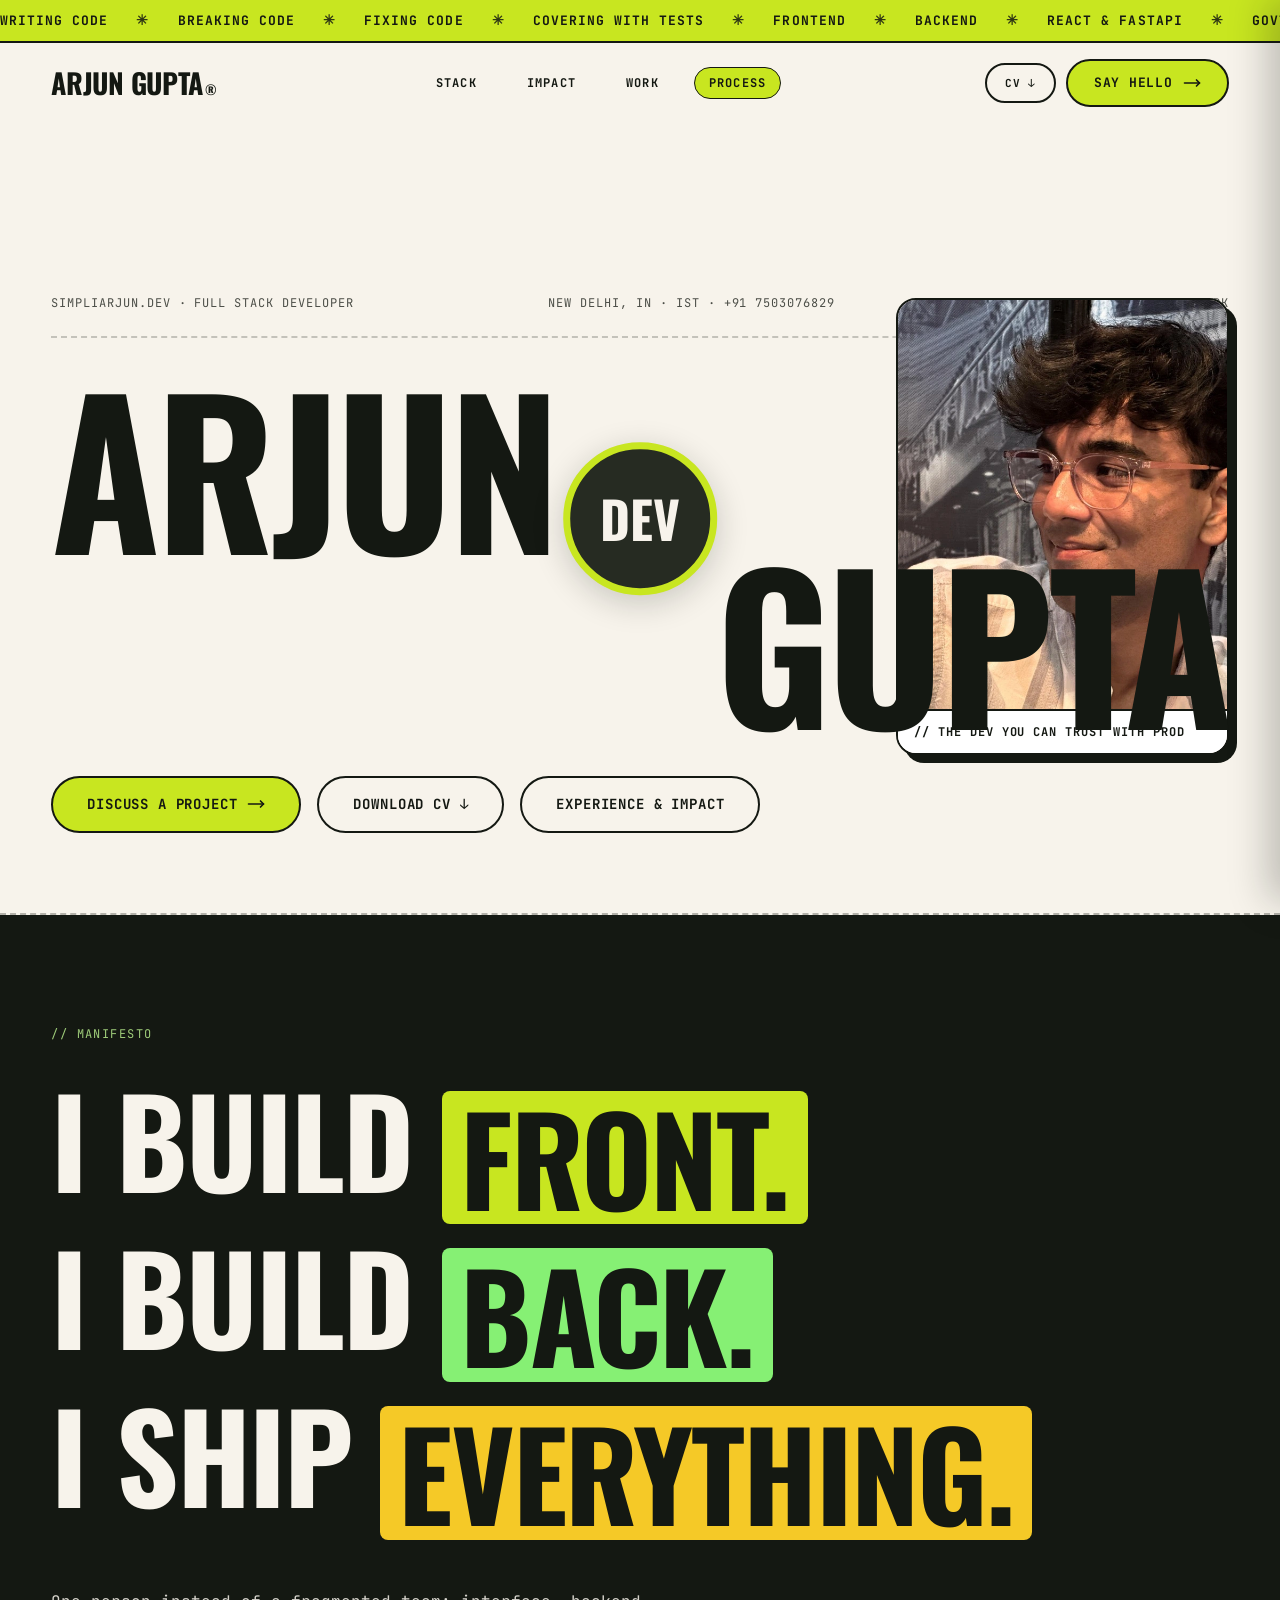
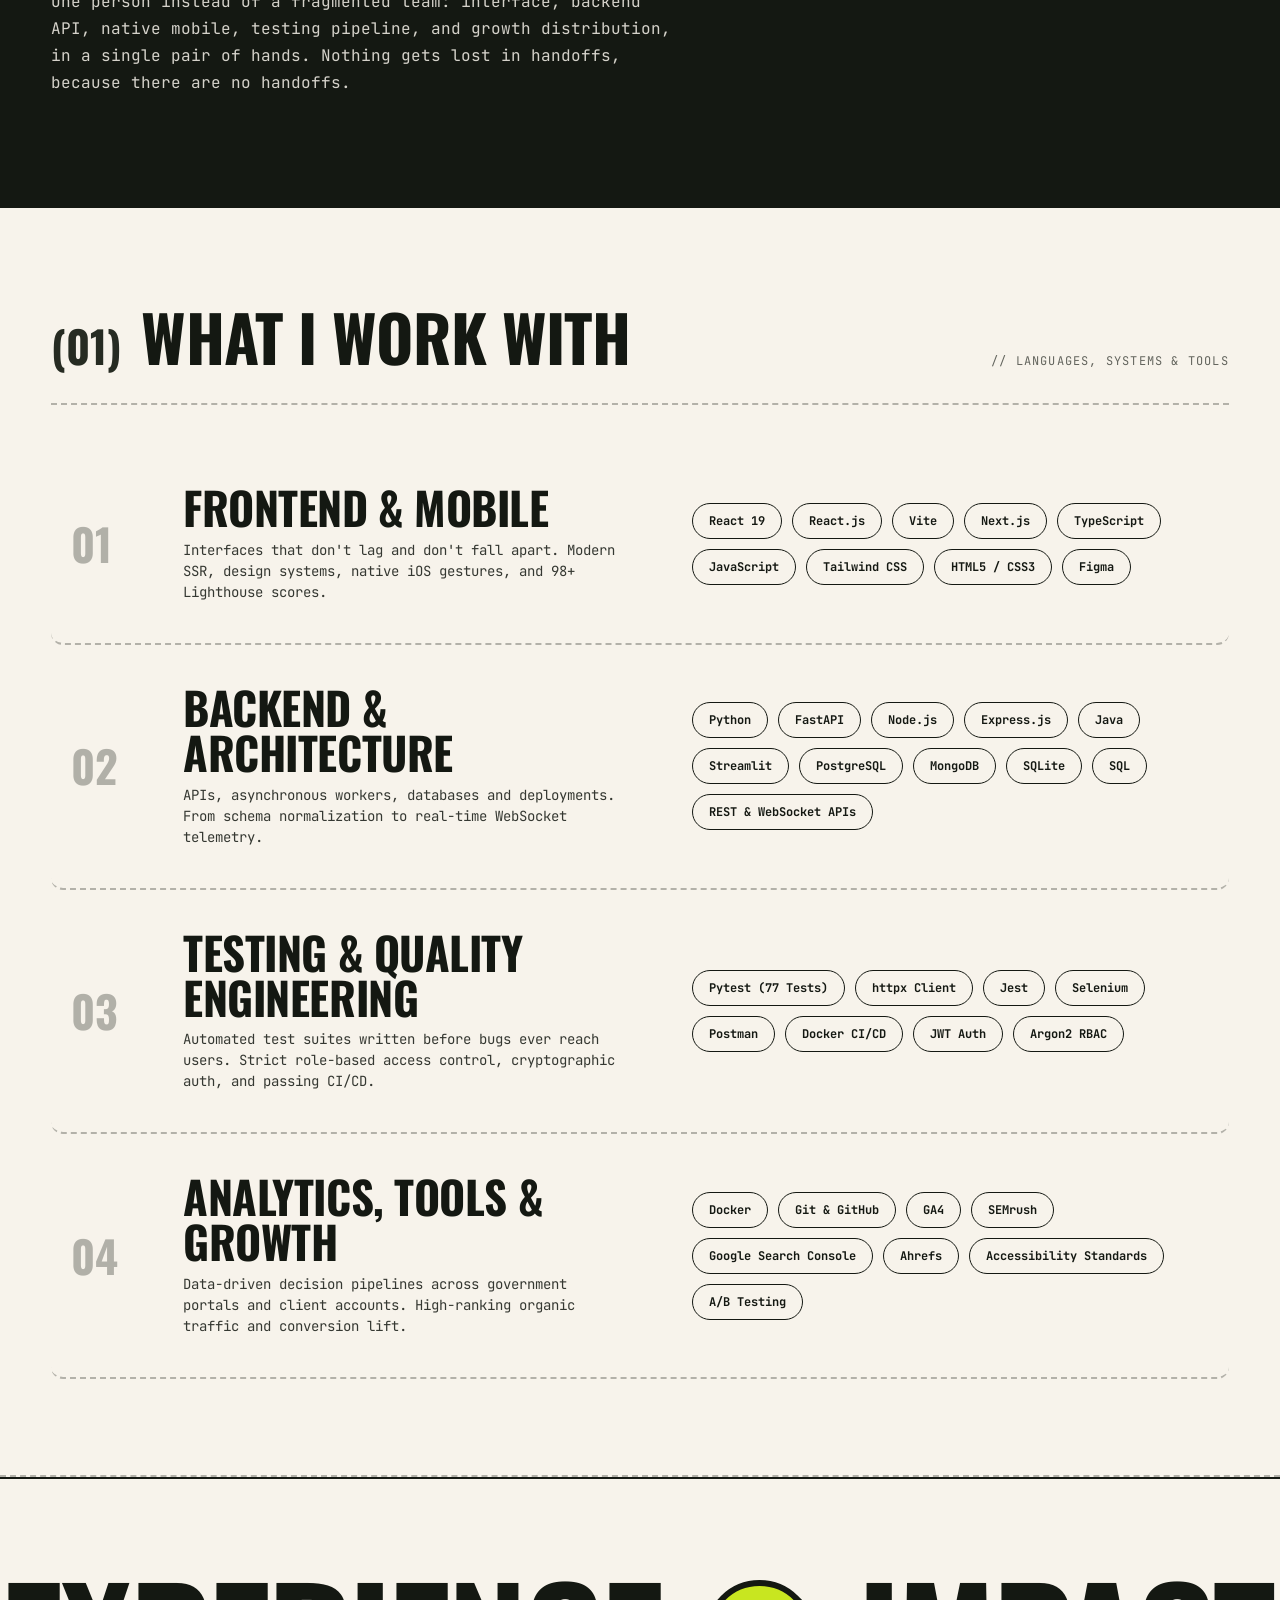
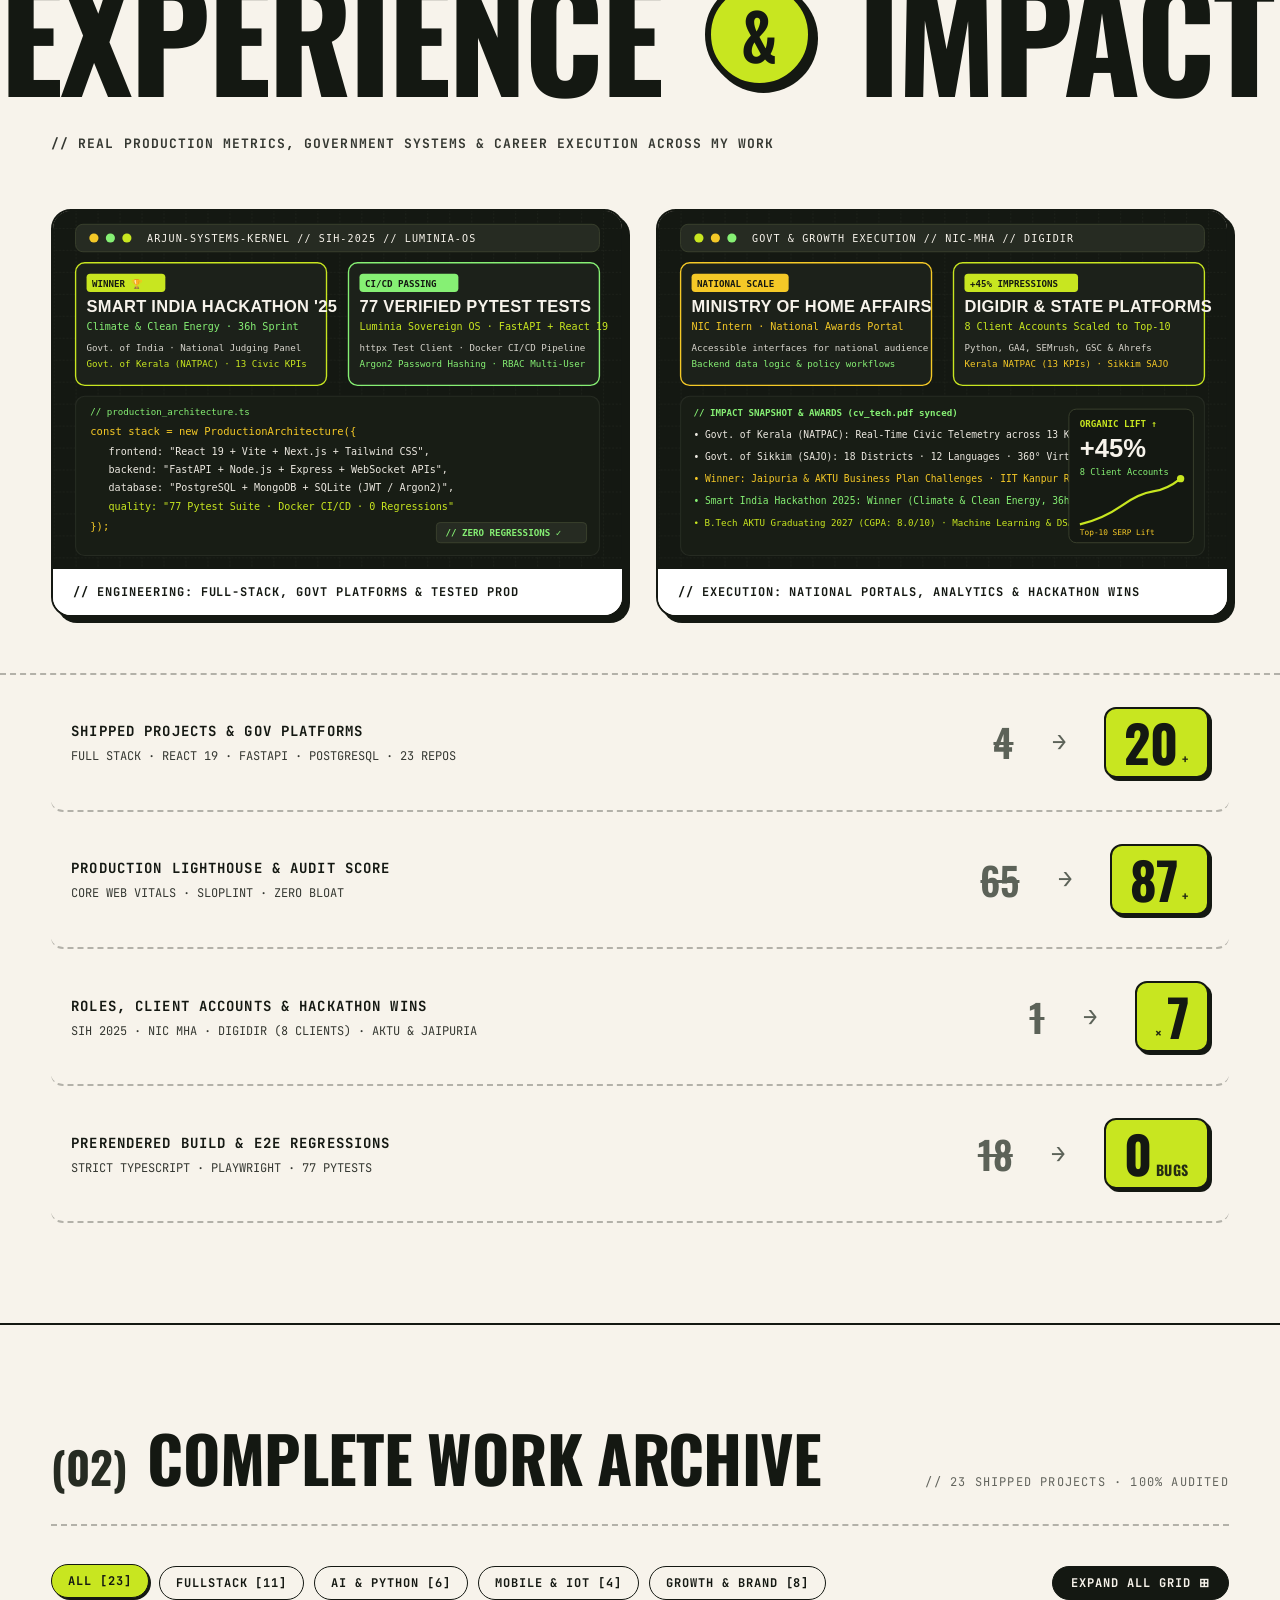
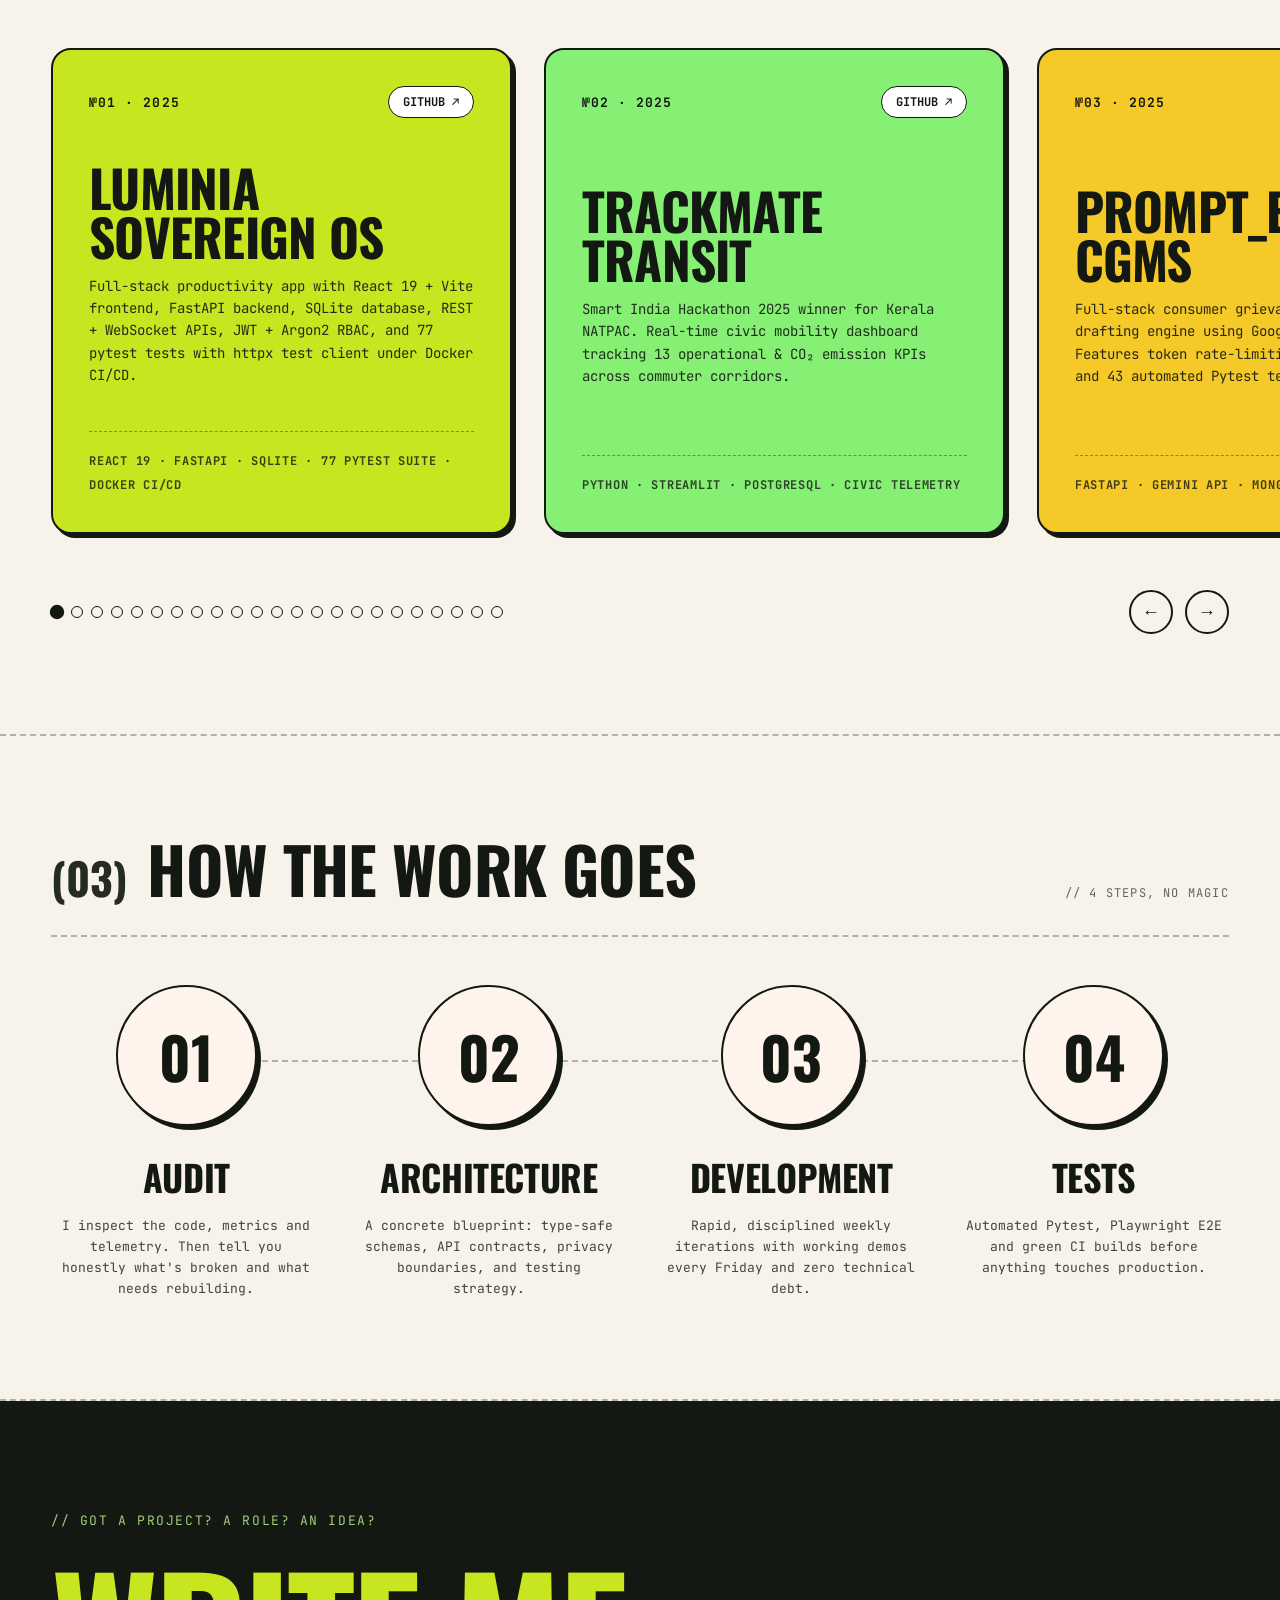
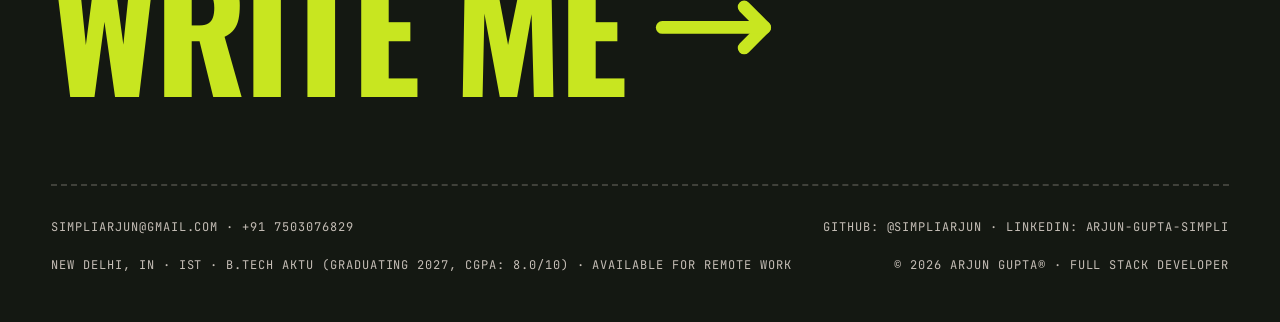
==== commit 2ece1ea4: "feat(brand): update sticky header wordmark to ARJUN GUPTA with responsive clamp sizing and no-wrap" ====
--- a/index.html
+++ b/index.html
@@ -42,7 +42,7 @@
 
   <!-- ═══ STICKY HEADER ═══ -->
   <header class="header" id="header">
-    <a class="header__logo" href="#top">GUPTA<sup>®</sup></a>
+    <a class="header__logo" href="#top">ARJUN GUPTA<sup>®</sup></a>
     <nav class="header__nav">
       <a href="#stack">Stack</a>
       <a href="#impact">Impact</a>
--- a/style.css
+++ b/style.css
@@ -123,11 +123,13 @@
 .header__logo {
   font-family: var(--disp);
   font-weight: 700;
-  font-size: 28px;
+  font-size: clamp(20px, 2.2vw, 28px);
   letter-spacing: -0.01em;
   text-transform: uppercase;
   display: flex;
   align-items: baseline;
+  white-space: nowrap;
+  flex-shrink: 0;
 }
 
 .header__logo sup {
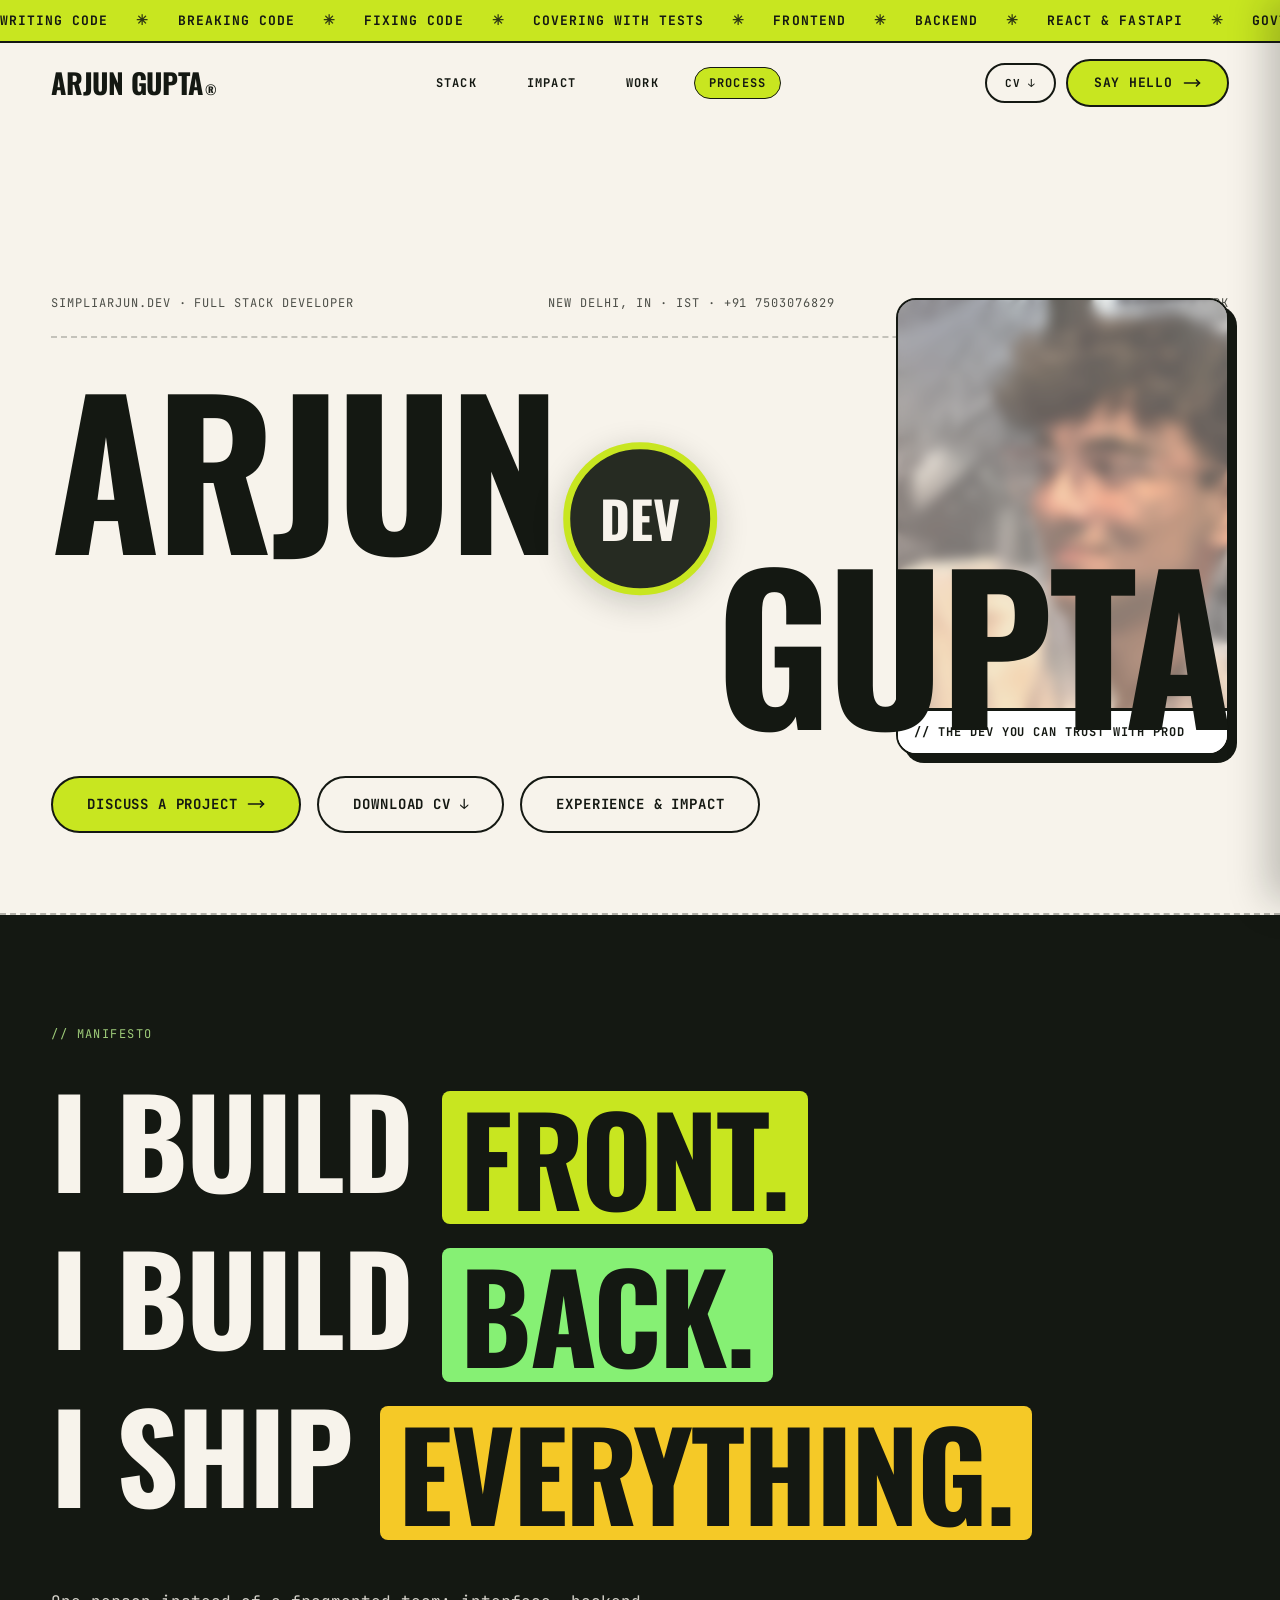
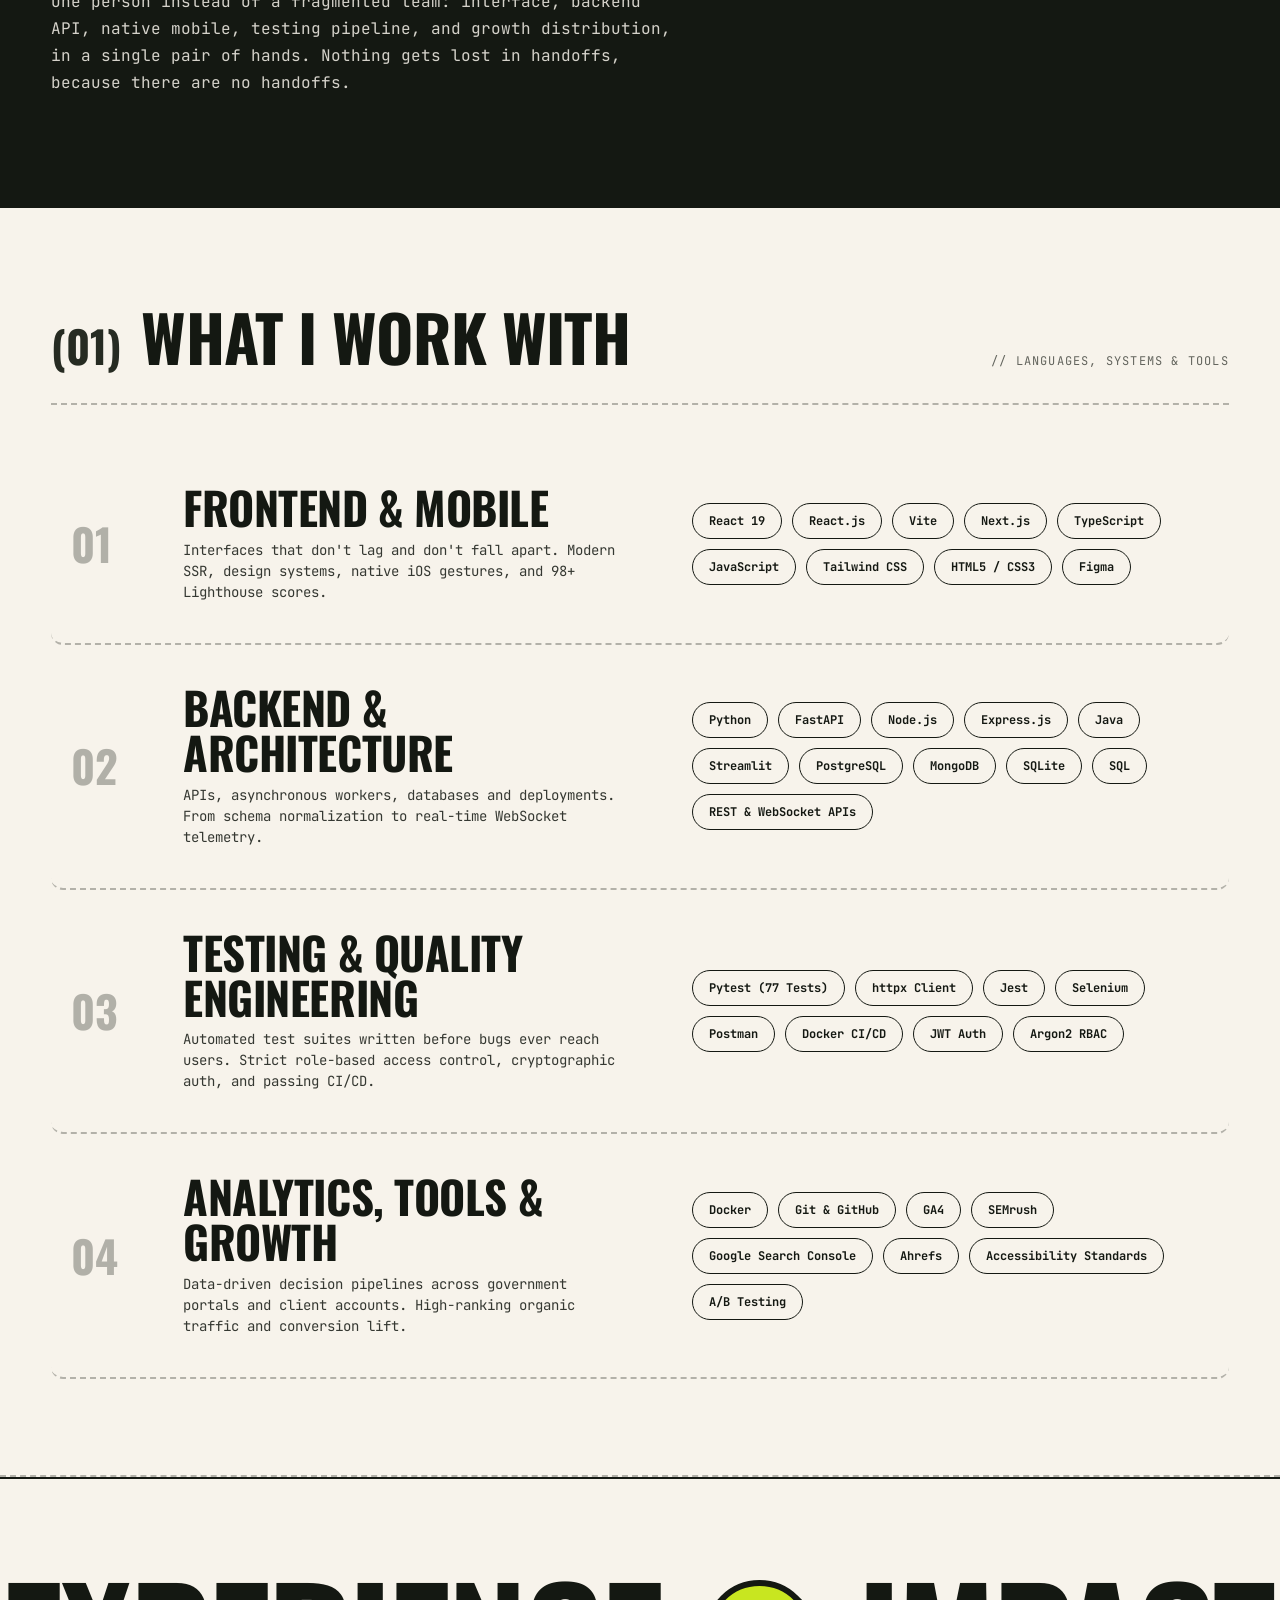
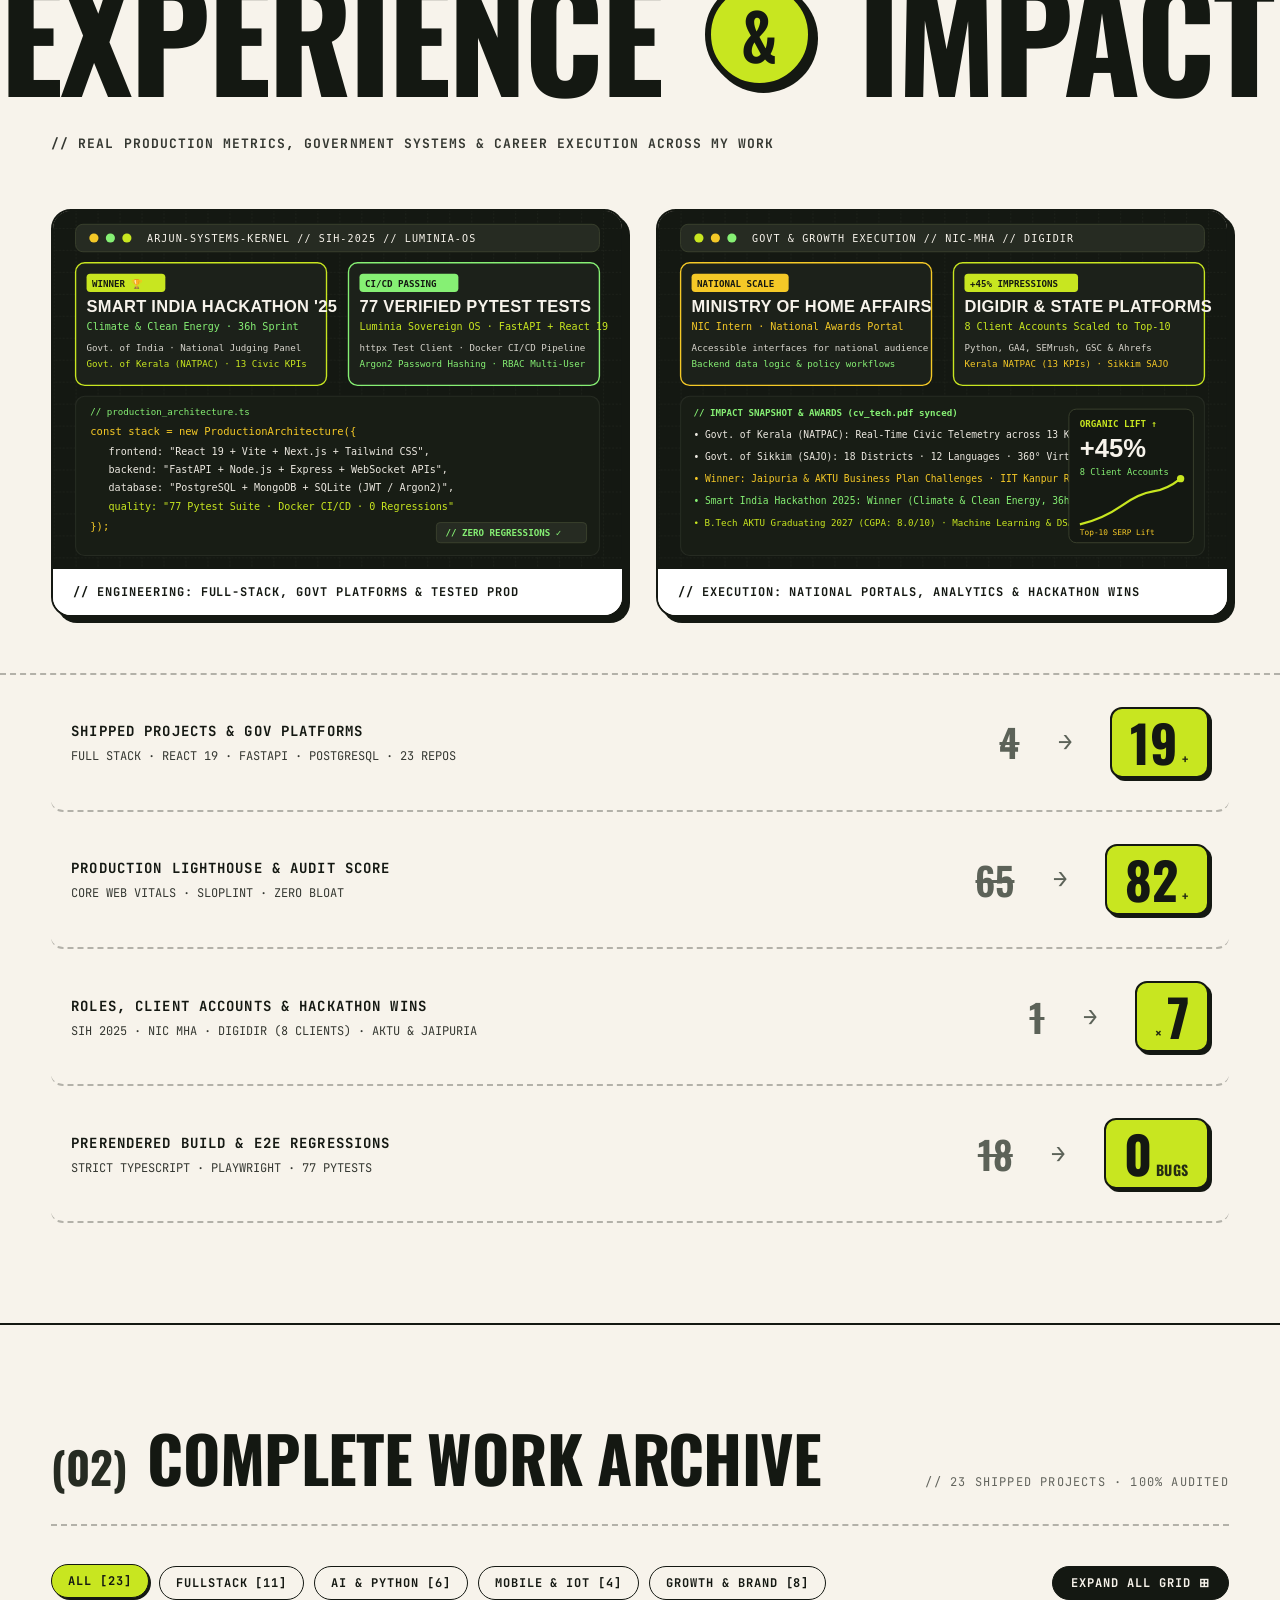
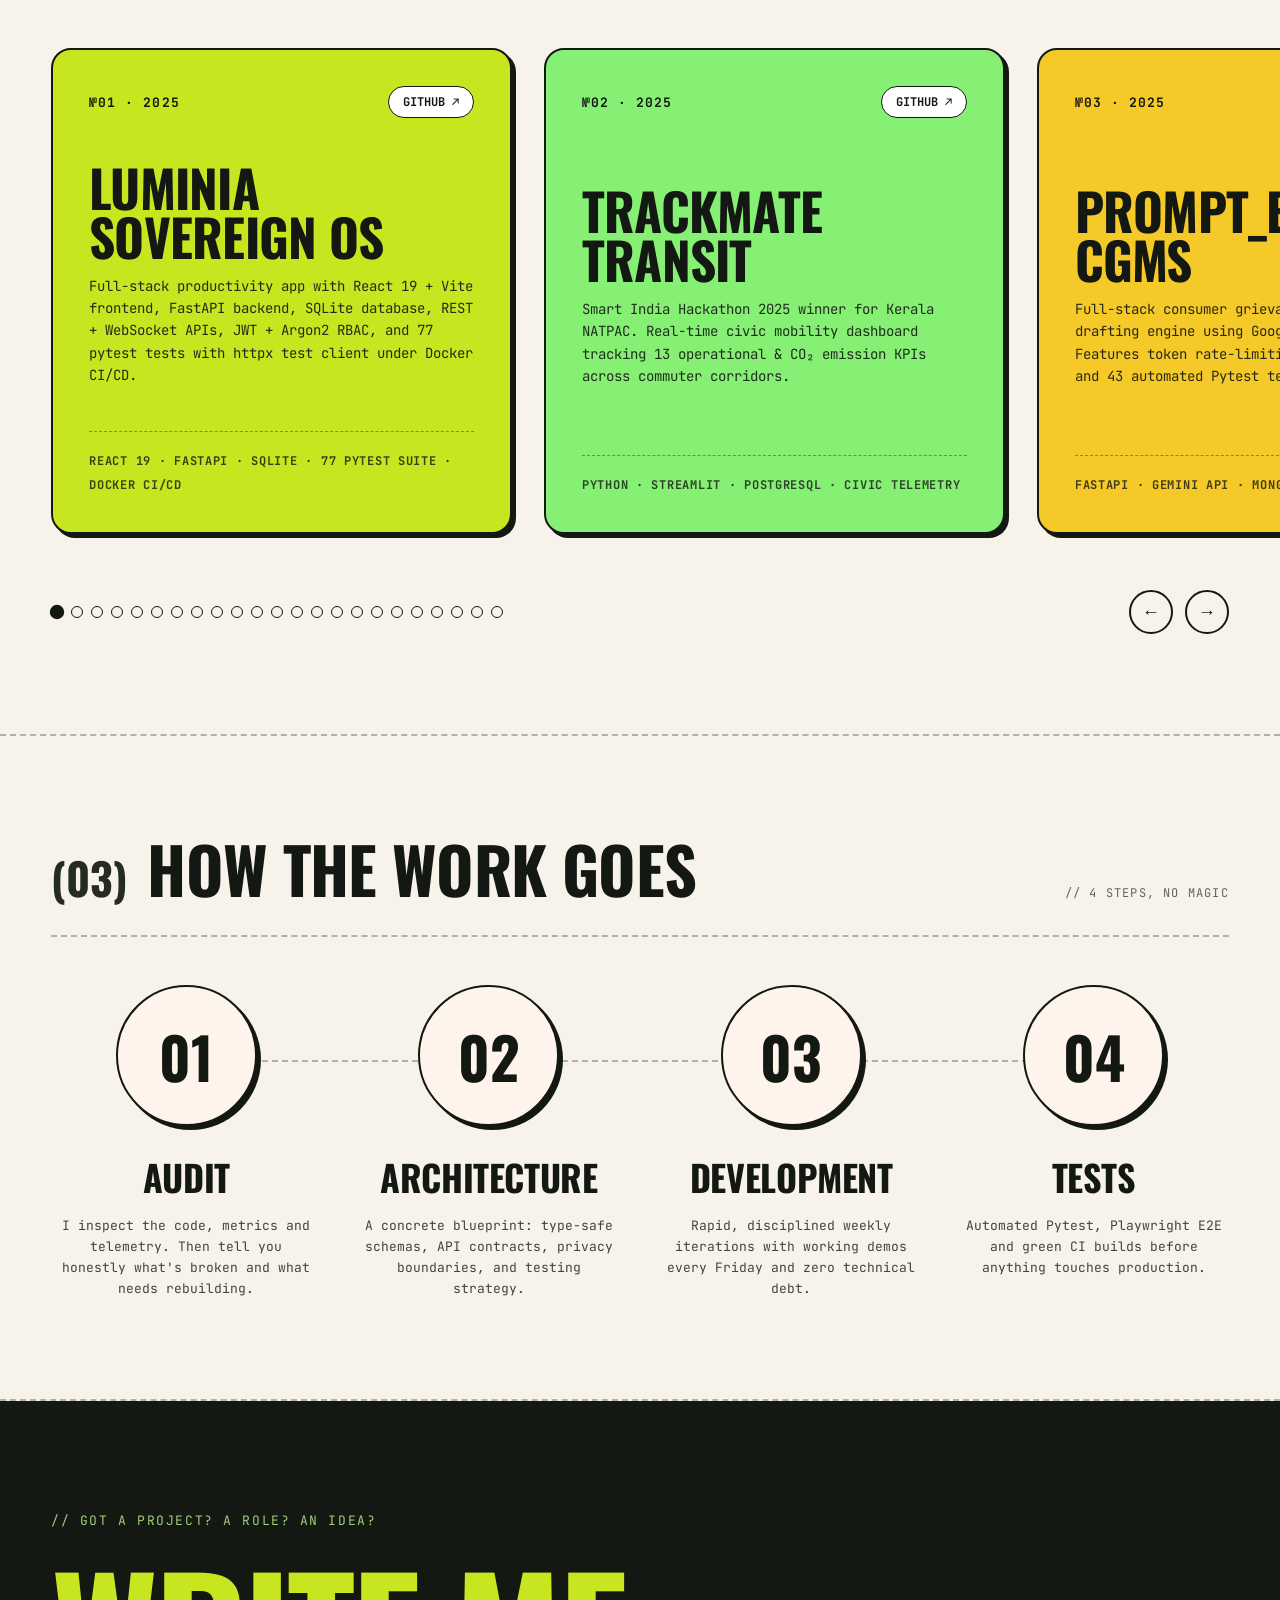
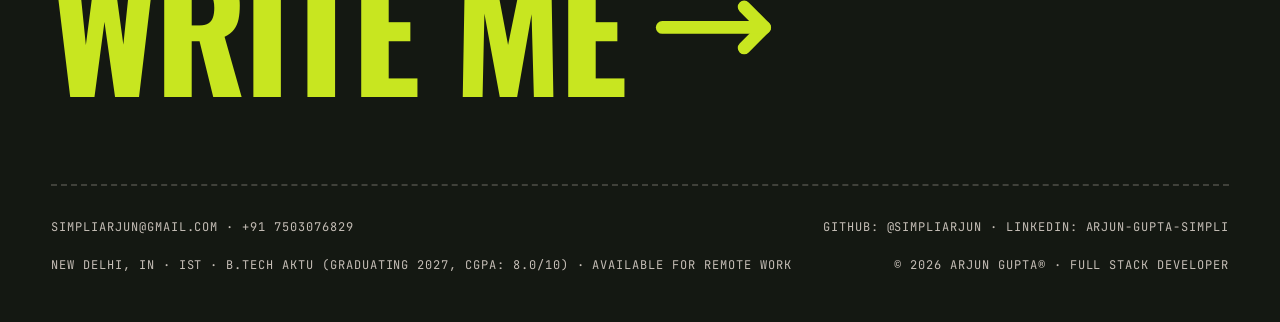
==== commit 718e2ca8: "feat(hero): apply scoped frosted-glass blur over portrait with unblurred text layers" ====
--- a/index.html
+++ b/index.html
@@ -83,10 +83,13 @@
       </div>
 
       <figure class="hero__photo reveal" data-reveal="right">
-        <picture>
-          <source srcset="public/images/arjun-hero.webp" type="image/webp">
-          <img src="public/images/arjun-hero.jpg" alt="Arjun Gupta smiling wearing glasses and striped shirt" width="1024" height="768" loading="eager">
-        </picture>
+        <div class="hero__photo-wrap">
+          <picture>
+            <source srcset="public/images/arjun-hero.webp" type="image/webp">
+            <img src="public/images/arjun-hero.jpg" alt="Arjun Gupta smiling wearing glasses and striped shirt" width="1024" height="768" loading="eager">
+          </picture>
+          <div class="hero__frosted-glass" aria-hidden="true"></div>
+        </div>
         <figcaption>// the dev you can trust with prod</figcaption>
       </figure>
 
--- a/style.css
+++ b/style.css
@@ -238,7 +238,7 @@
 
 .hero__word {
   position: relative;
-  z-index: 2;
+  z-index: 20;
   display: flex;
   flex-direction: column;
   pointer-events: none;
@@ -279,7 +279,7 @@
   font-family: var(--disp);
   font-weight: 700;
   font-size: clamp(28px, 4vw, 64px);
-  z-index: 3;
+  z-index: 25;
   animation: breathe 5s ease-in-out infinite;
   box-shadow: 0 8px 32px rgba(20, 24, 18, 0.2);
 }
@@ -294,7 +294,7 @@
   right: var(--pad);
   top: 22%;
   width: clamp(240px, 26vw, 420px);
-  z-index: 1;
+  z-index: 5;
   border: 2px solid var(--ink);
   border-radius: var(--r);
   overflow: hidden;
@@ -302,14 +302,38 @@
   box-shadow: 8px 8px 0 var(--ink);
 }
 
+.hero__photo-wrap {
+  position: relative;
+  overflow: hidden;
+  width: 100%;
+  height: clamp(280px, 32vw, 480px);
+}
+
 .hero__photo img {
   width: 100%;
-  height: clamp(280px, 32vw, 480px);
+  height: 100%;
   object-fit: cover;
   object-position: center 25%;
+  transform: scale(1.05);
+  filter: blur(2.5px) brightness(1.05) contrast(0.9);
+  transition: transform 0.2s cubic-bezier(0.22, 1, 0.36, 1), filter 0.2s cubic-bezier(0.22, 1, 0.36, 1);
+  display: block;
+}
+
+.hero__frosted-glass {
+  position: absolute;
+  inset: 0;
+  z-index: 10;
+  pointer-events: none;
+  backdrop-filter: blur(6px);
+  -webkit-backdrop-filter: blur(6px);
+  background: rgba(247, 243, 235, 0.35);
+  border-bottom: 1px solid var(--ink);
 }
 
 .hero__photo figcaption {
+  position: relative;
+  z-index: 20;
   padding: 12px 16px;
   background: #ffffff;
   border-top: 2px solid var(--ink);
@@ -318,6 +342,7 @@
   text-transform: uppercase;
   letter-spacing: 0.08em;
   color: var(--ink);
+  font-family: var(--mono);
 }
 
 .hero__cta {
@@ -1131,8 +1156,11 @@
     max-width: 440px;
     margin: 40px auto 0;
   }
+  .hero__photo-wrap {
+    height: 380px;
+  }
   .hero__photo img {
-    height: 380px;
+    height: 100%;
   }
   .hero__circle {
     display: none;
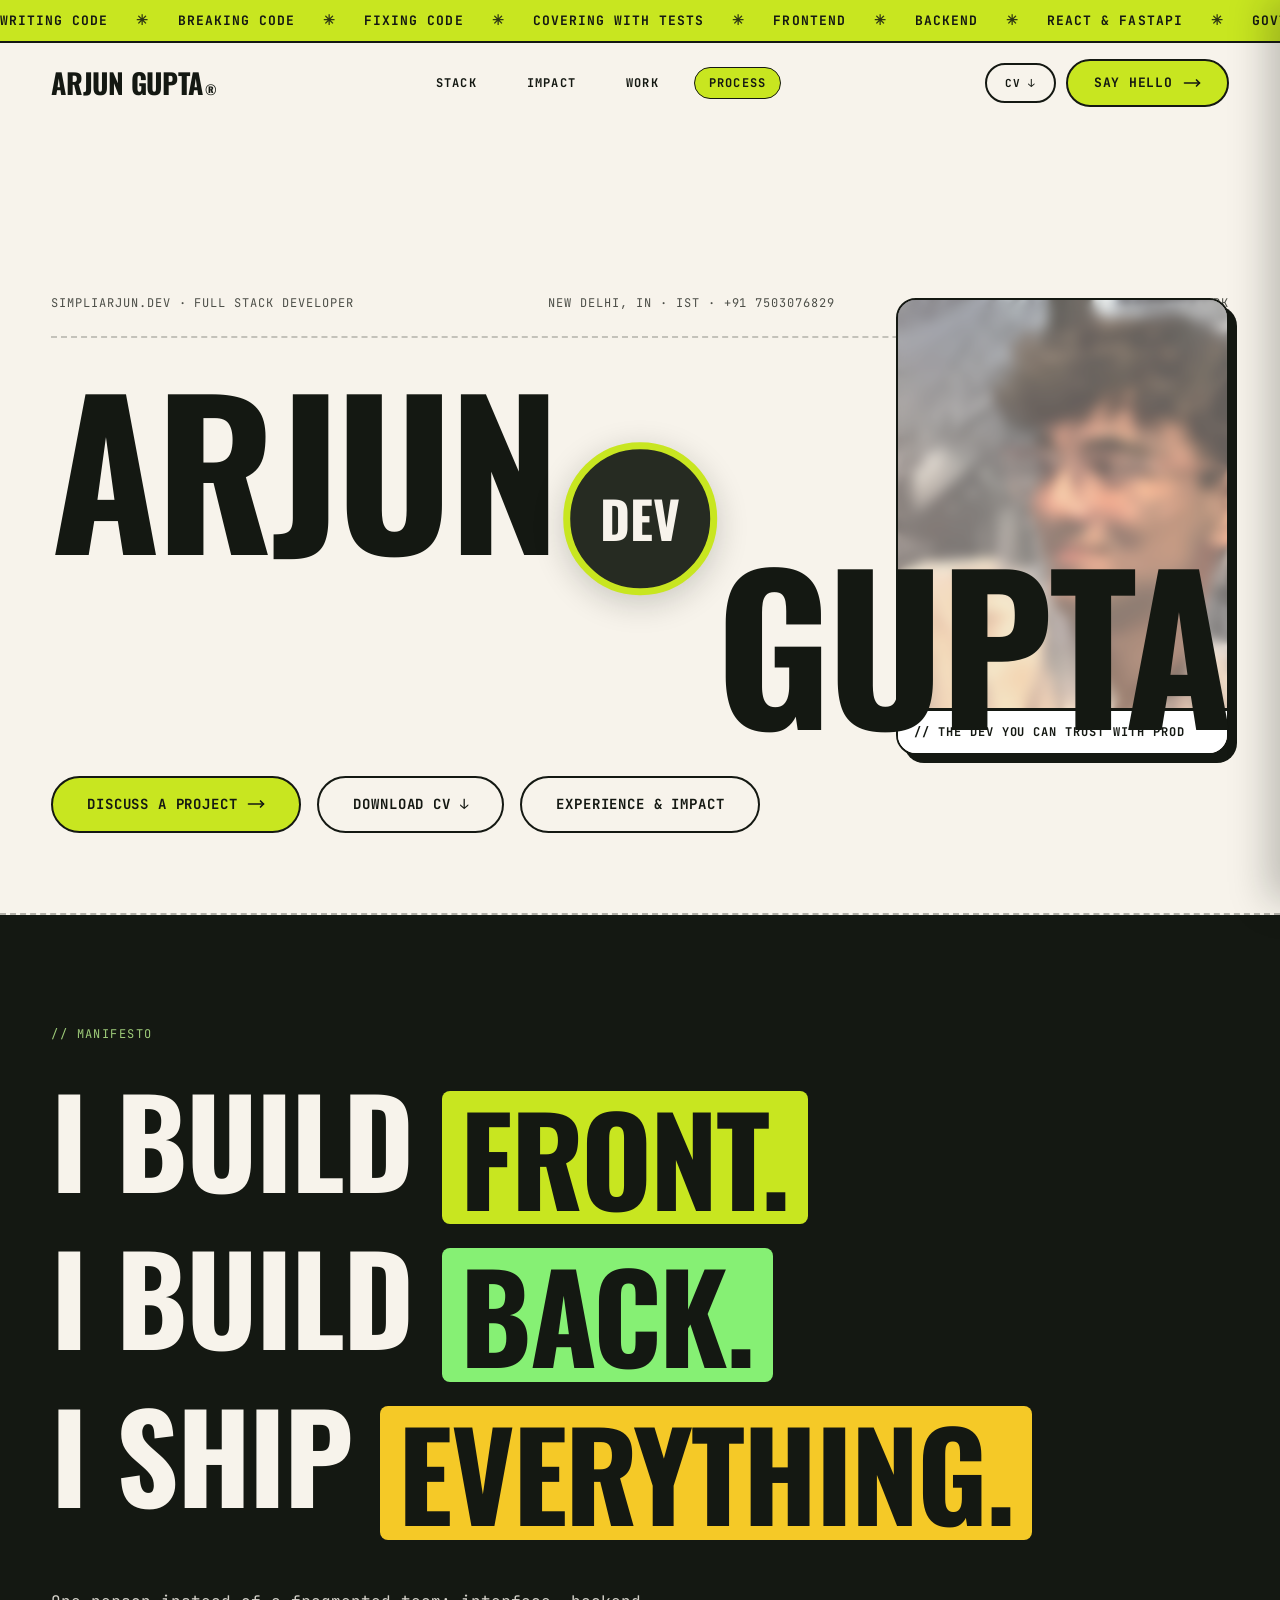
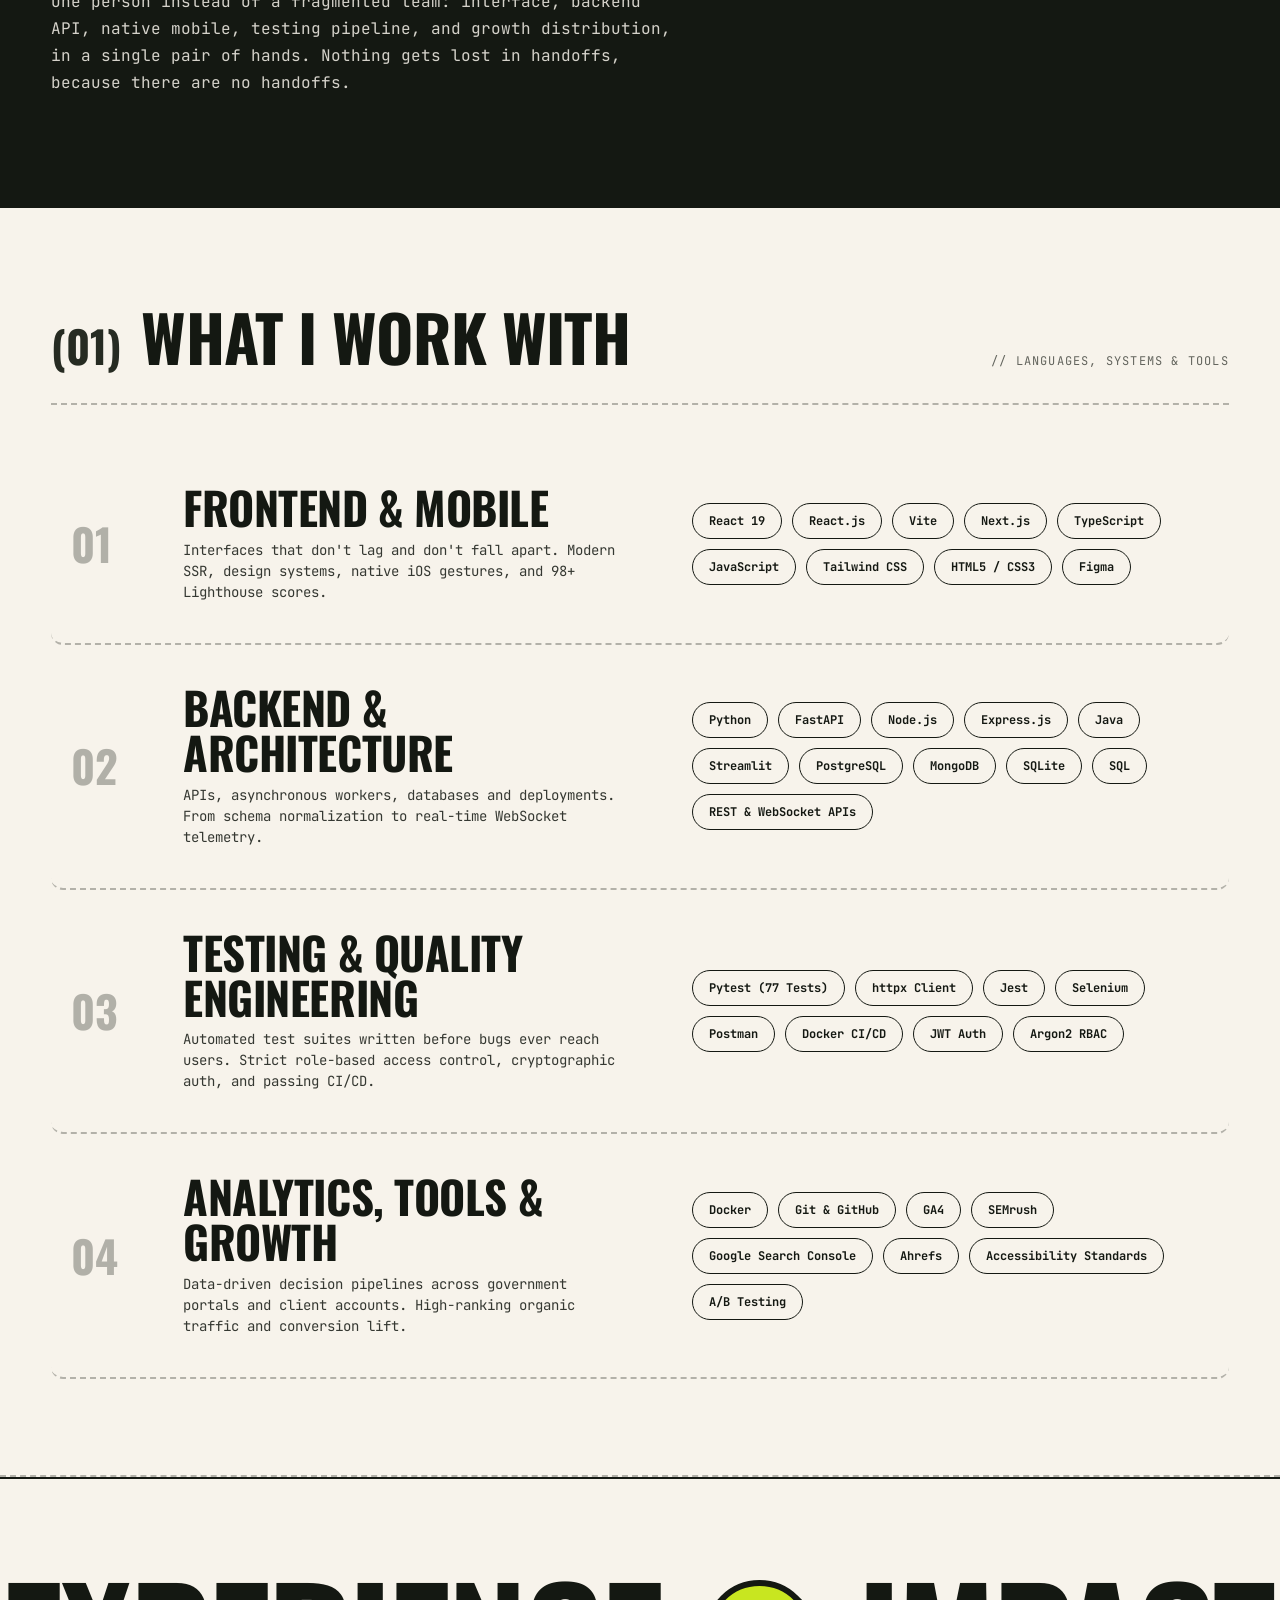
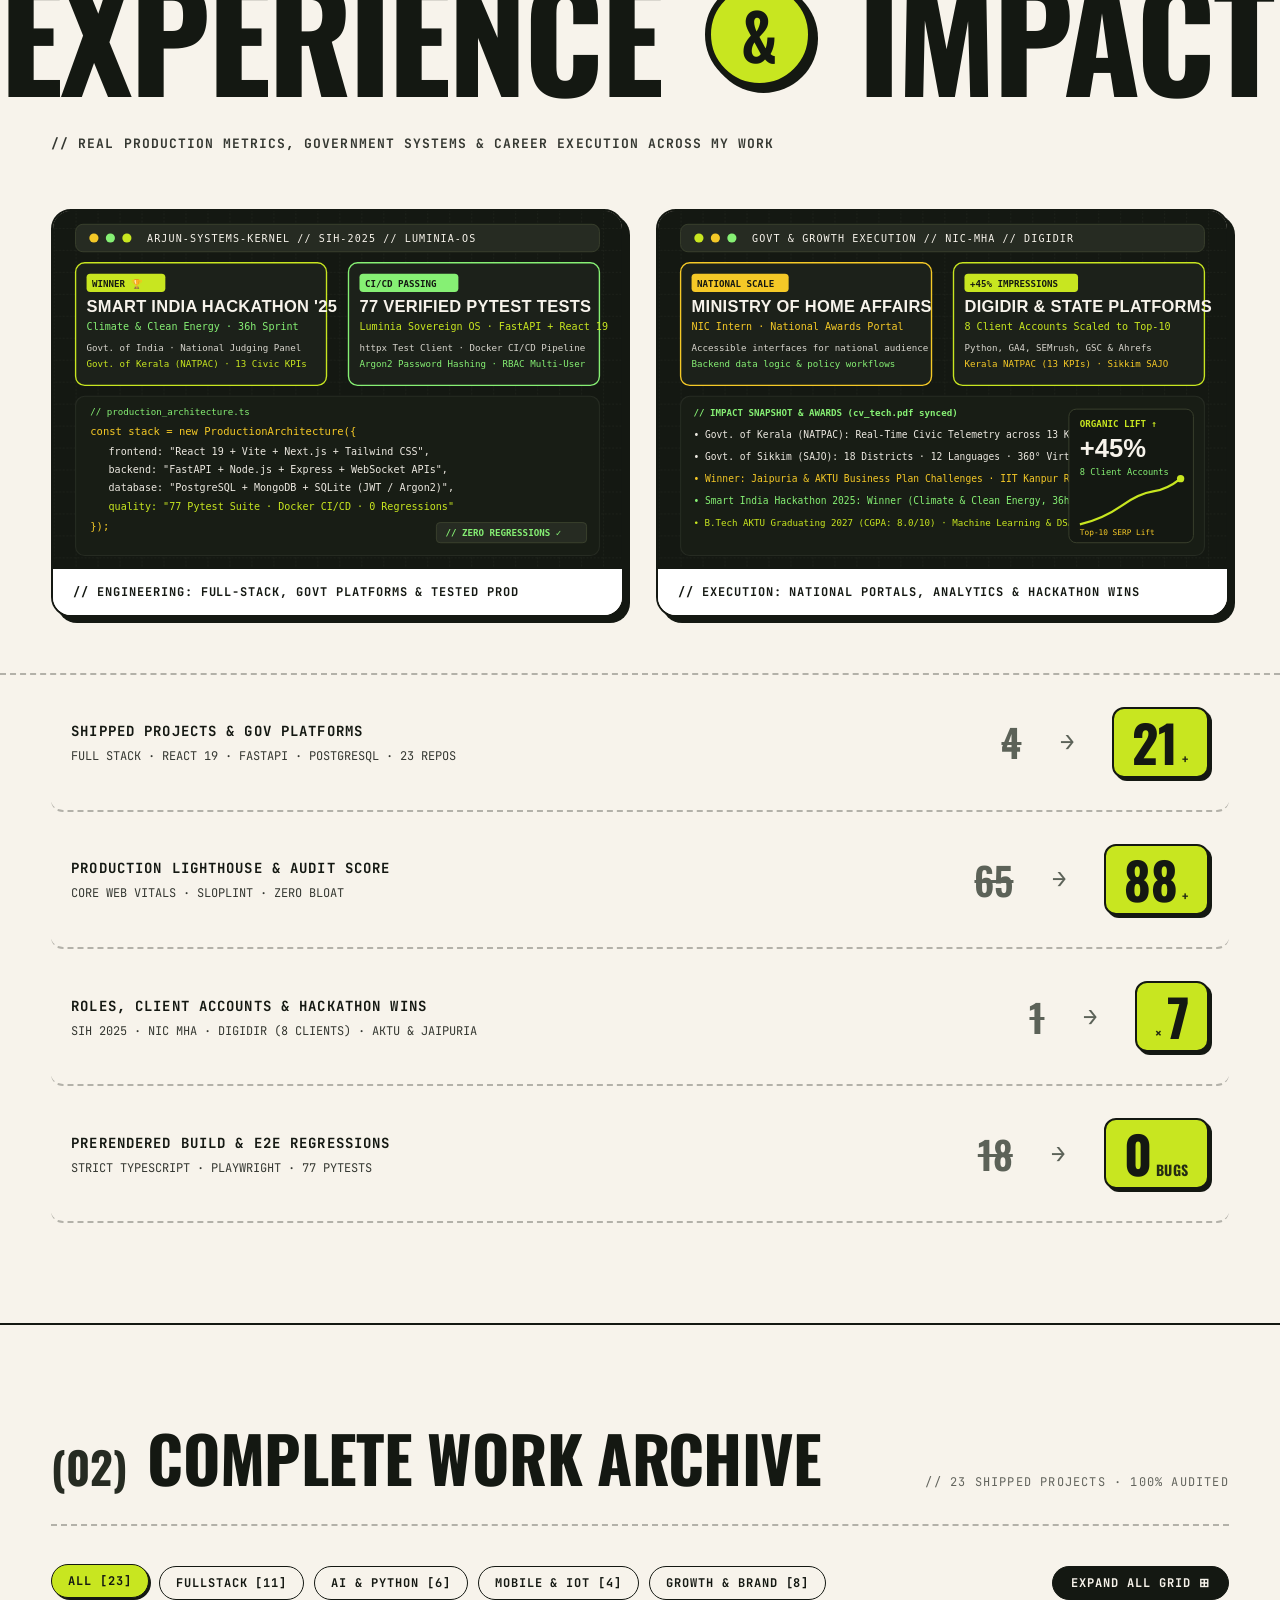
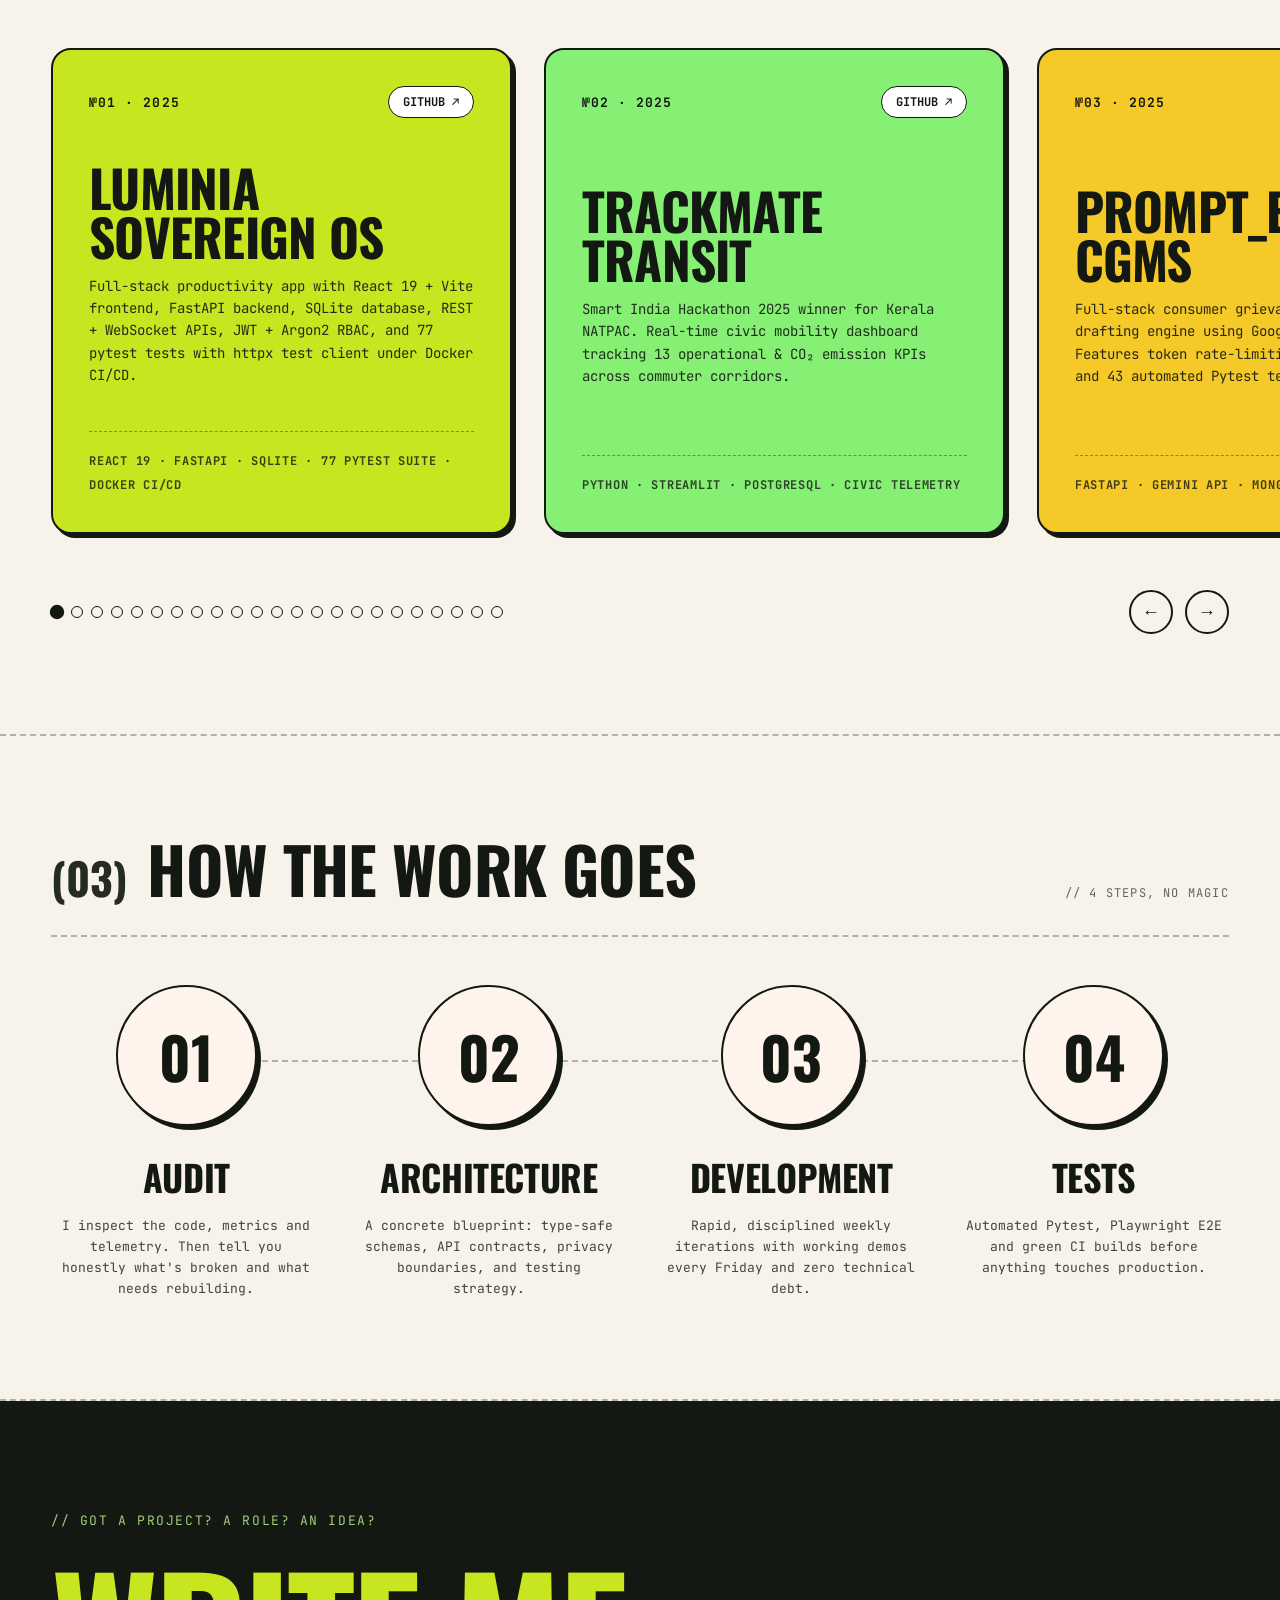
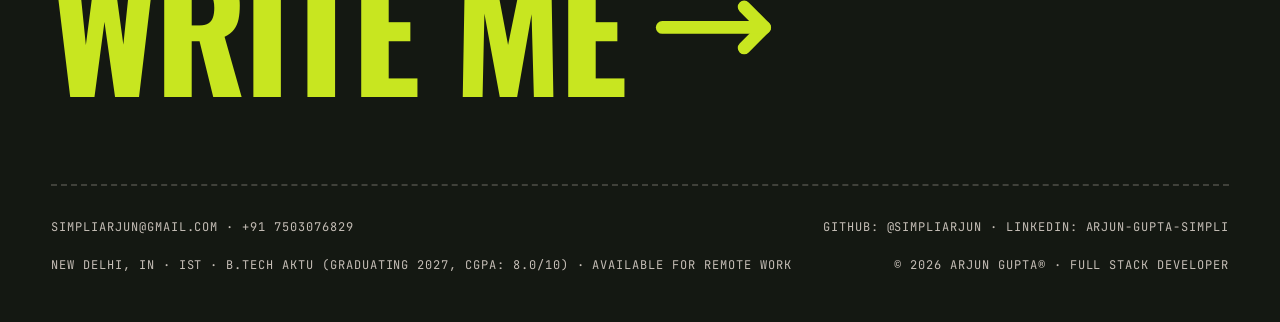
==== commit 57a71817: "fix(cache): add versioning query to style.css for immediate client cache invalidation" ====
--- a/index.html
+++ b/index.html
@@ -10,7 +10,7 @@
   <link rel="preconnect" href="https://fonts.googleapis.com">
   <link rel="preconnect" href="https://fonts.gstatic.com" crossorigin>
   <link href="https://fonts.googleapis.com/css2?family=Anton&family=JetBrains+Mono:wght@400;700&family=Oswald:wght@500;600;700&display=swap" rel="stylesheet">
-  <link rel="stylesheet" href="style.css">
+  <link rel="stylesheet" href="style.css?v=2.1">
 </head>
 <body>
 
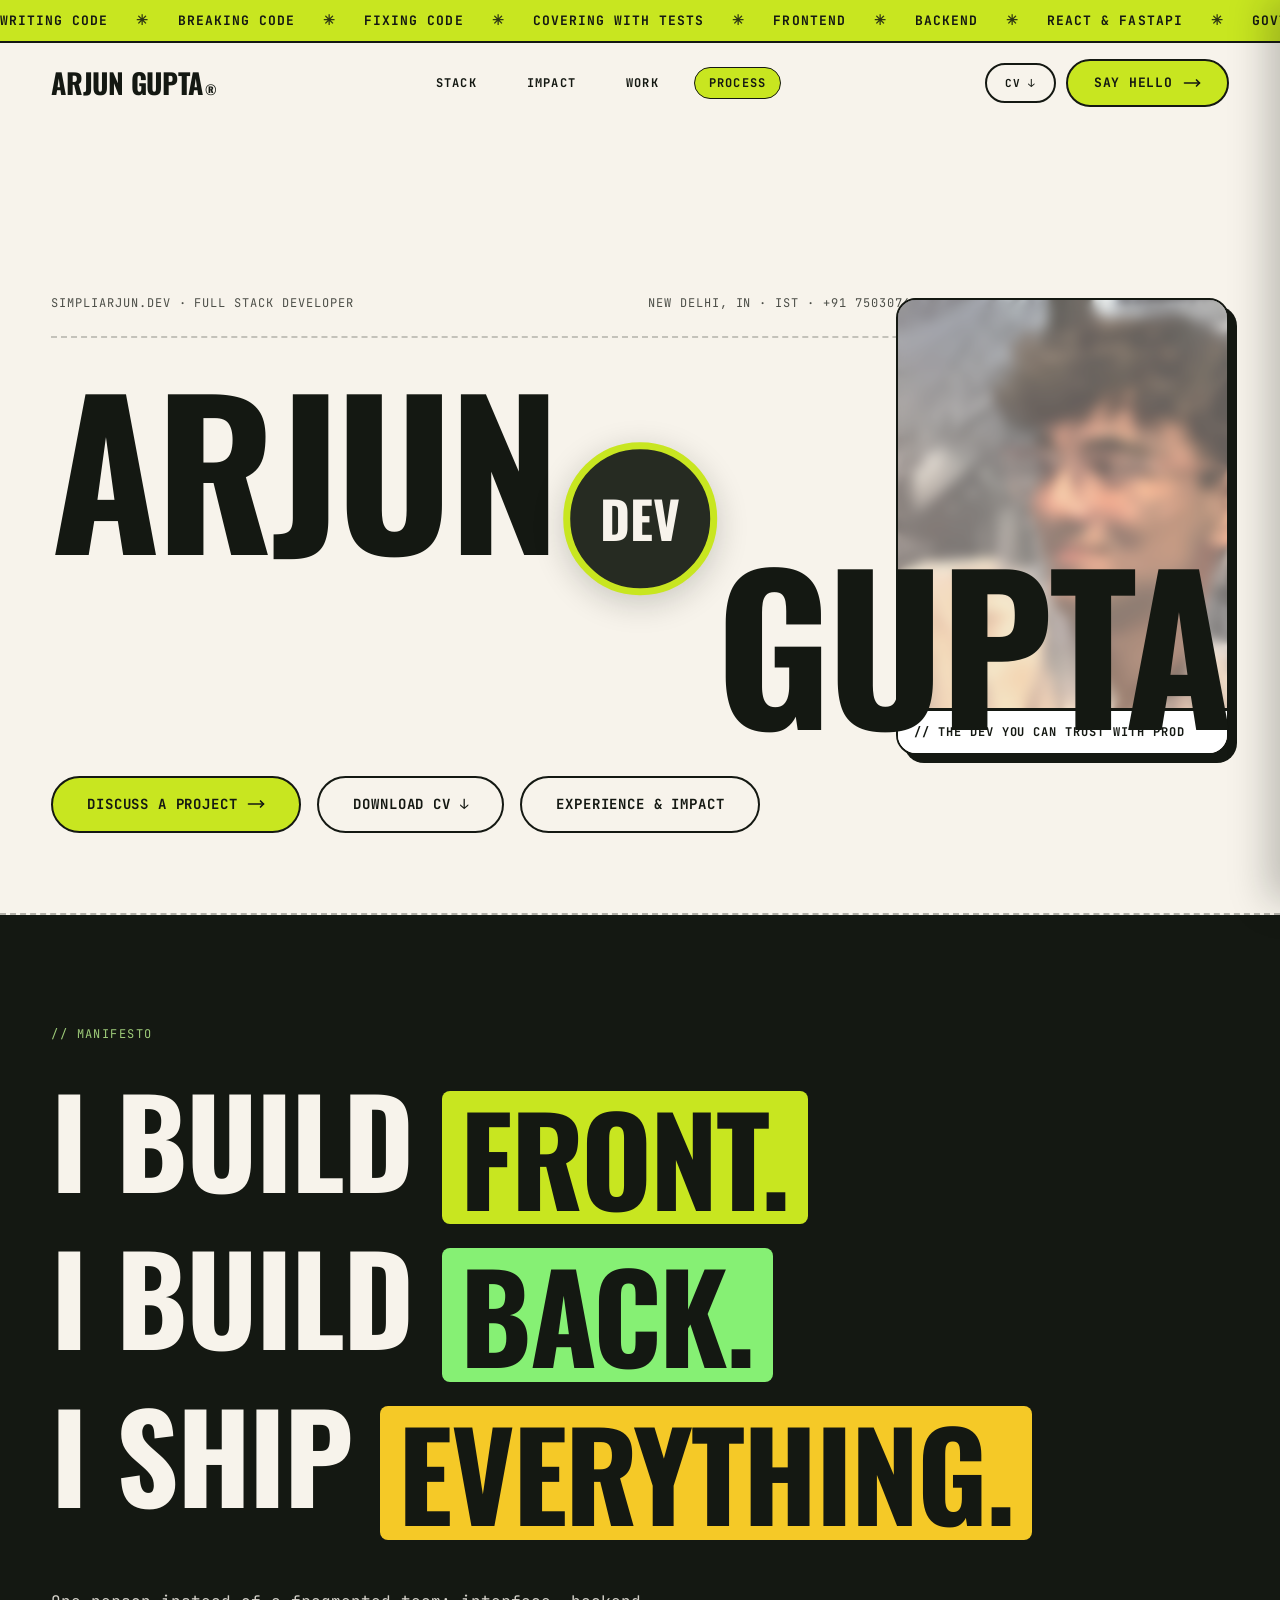
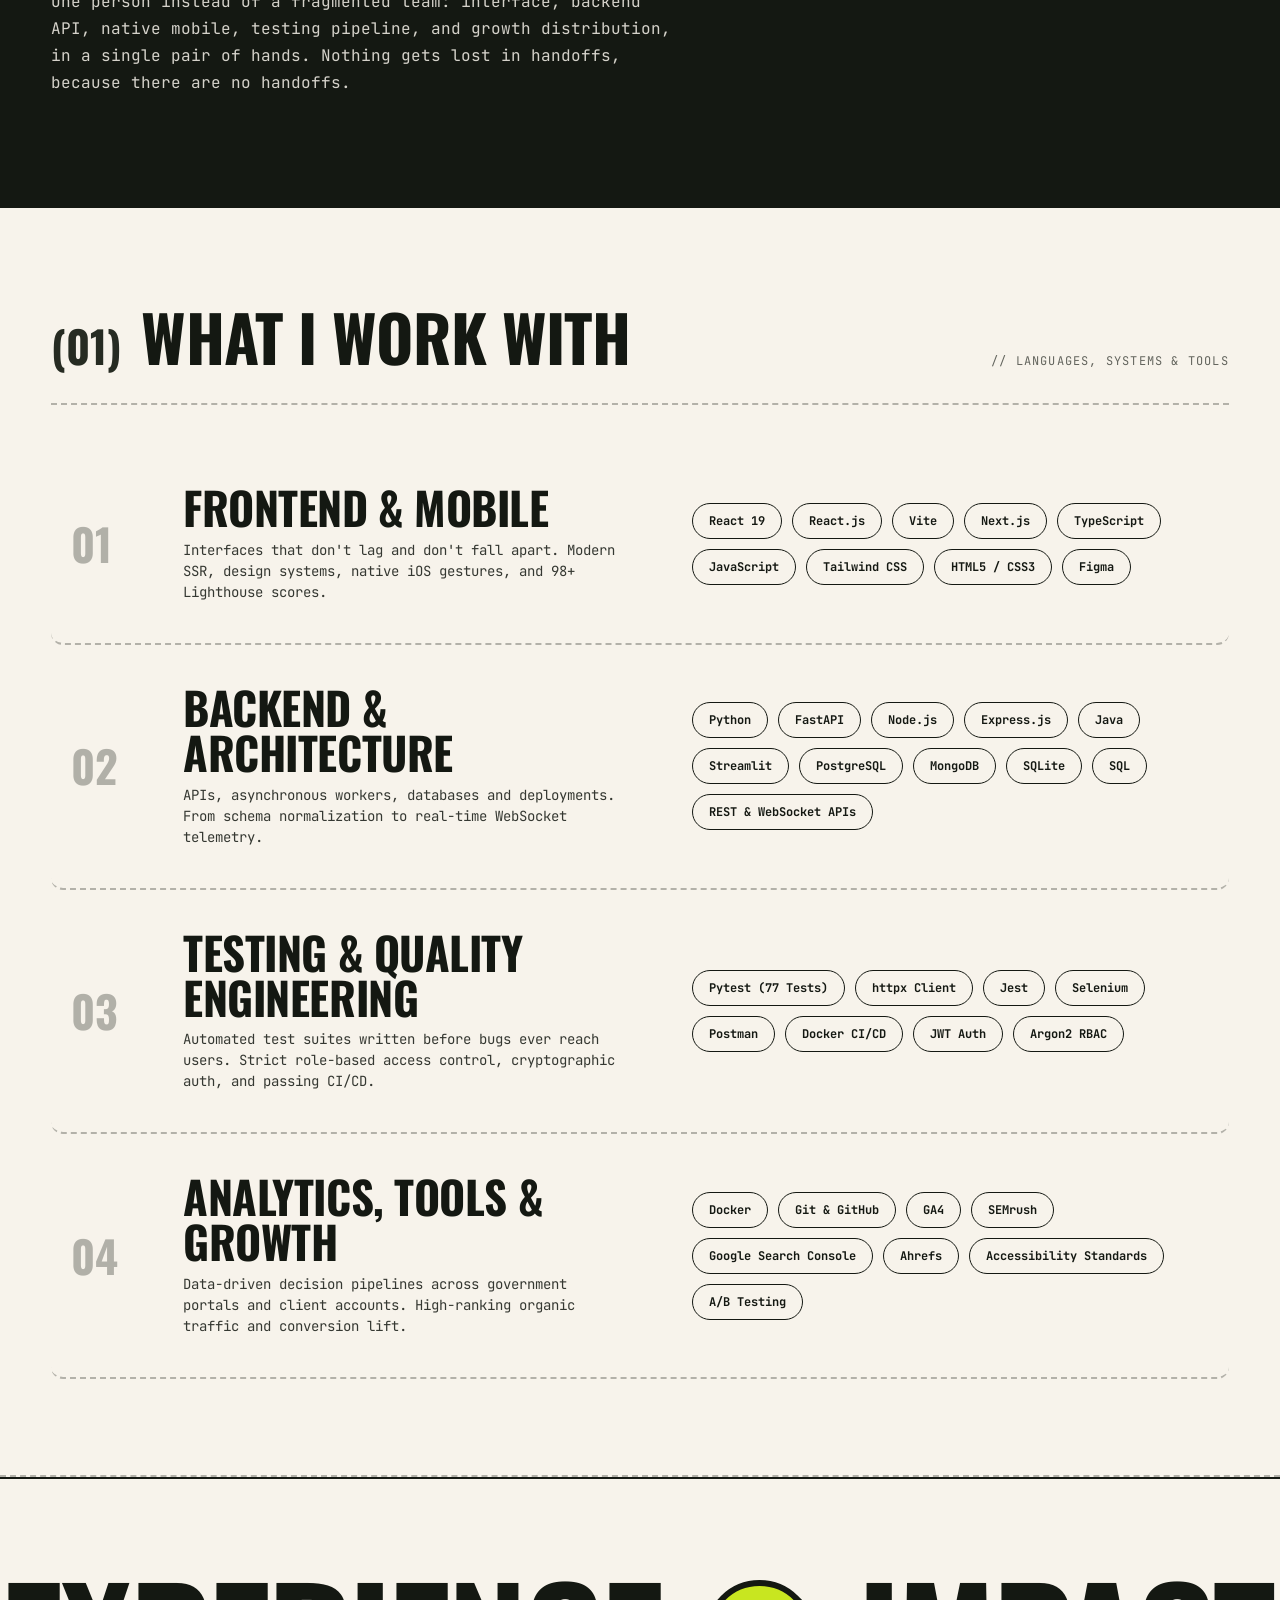
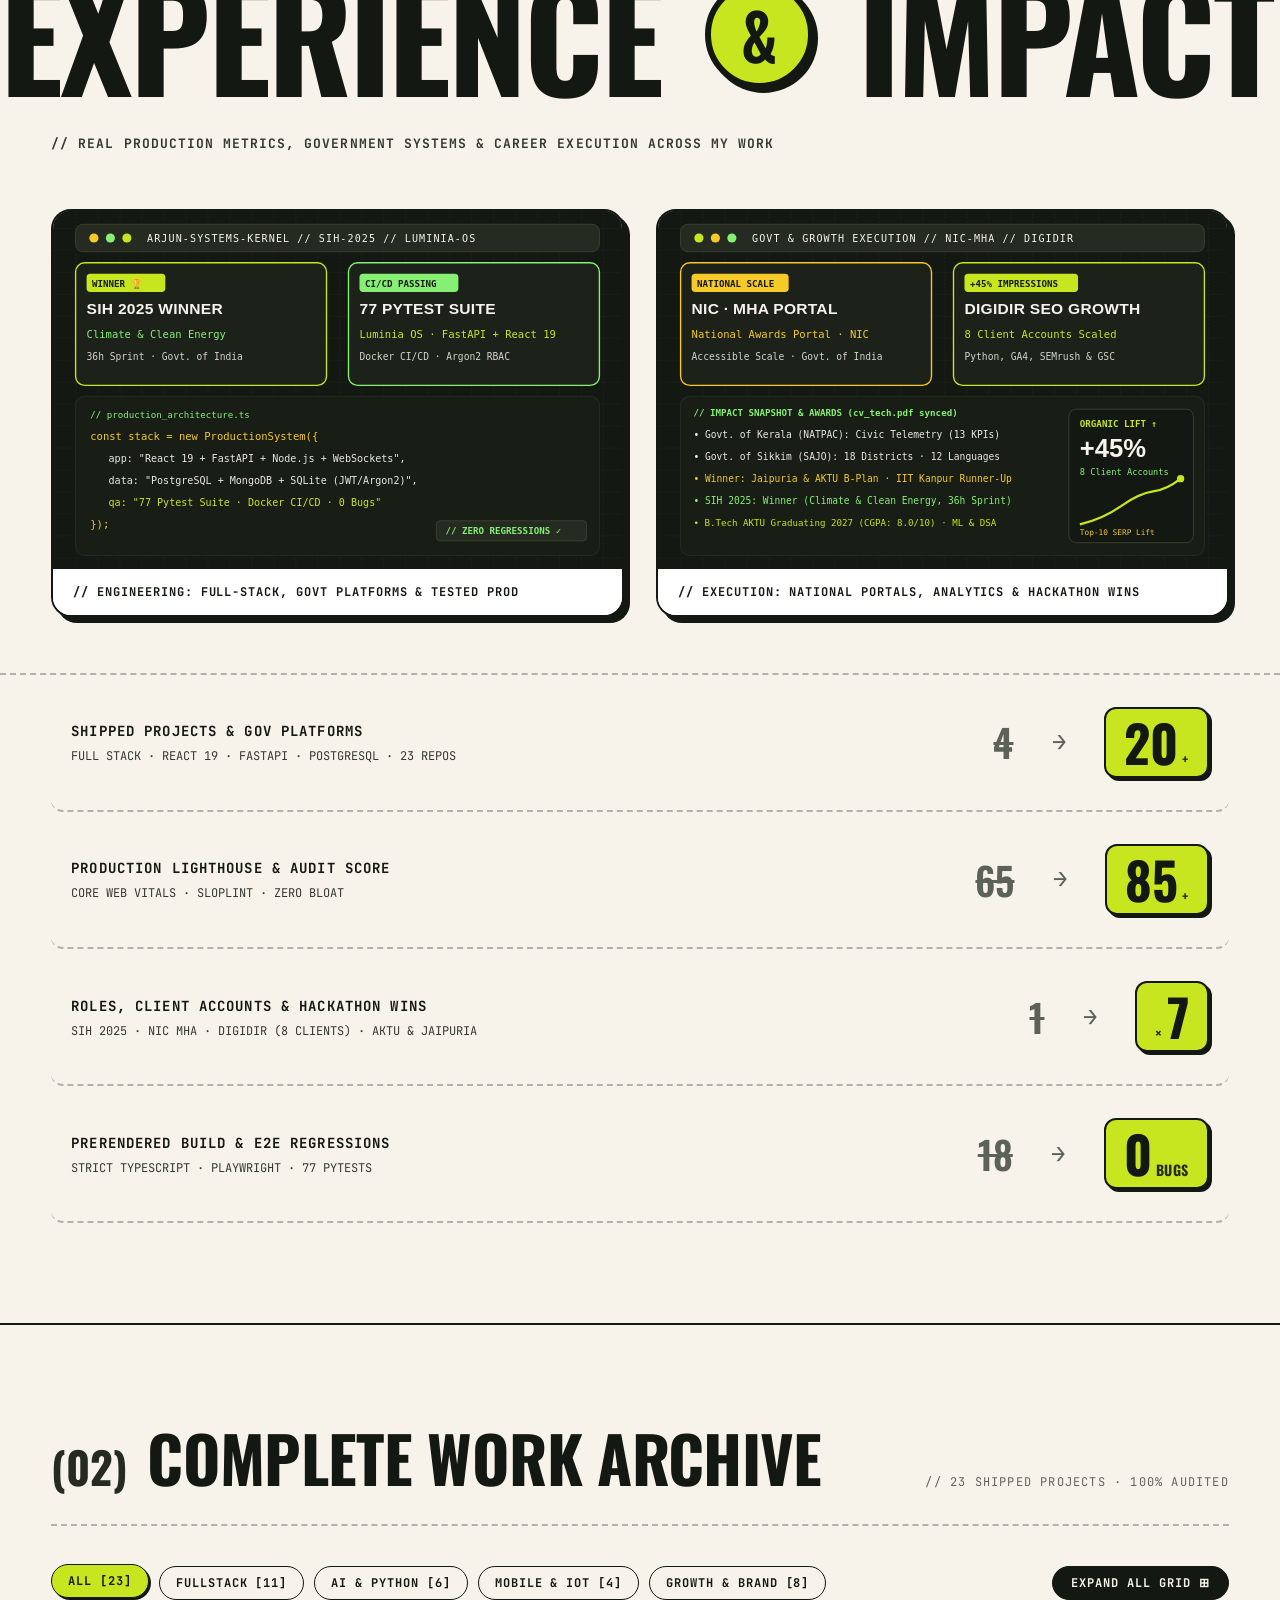
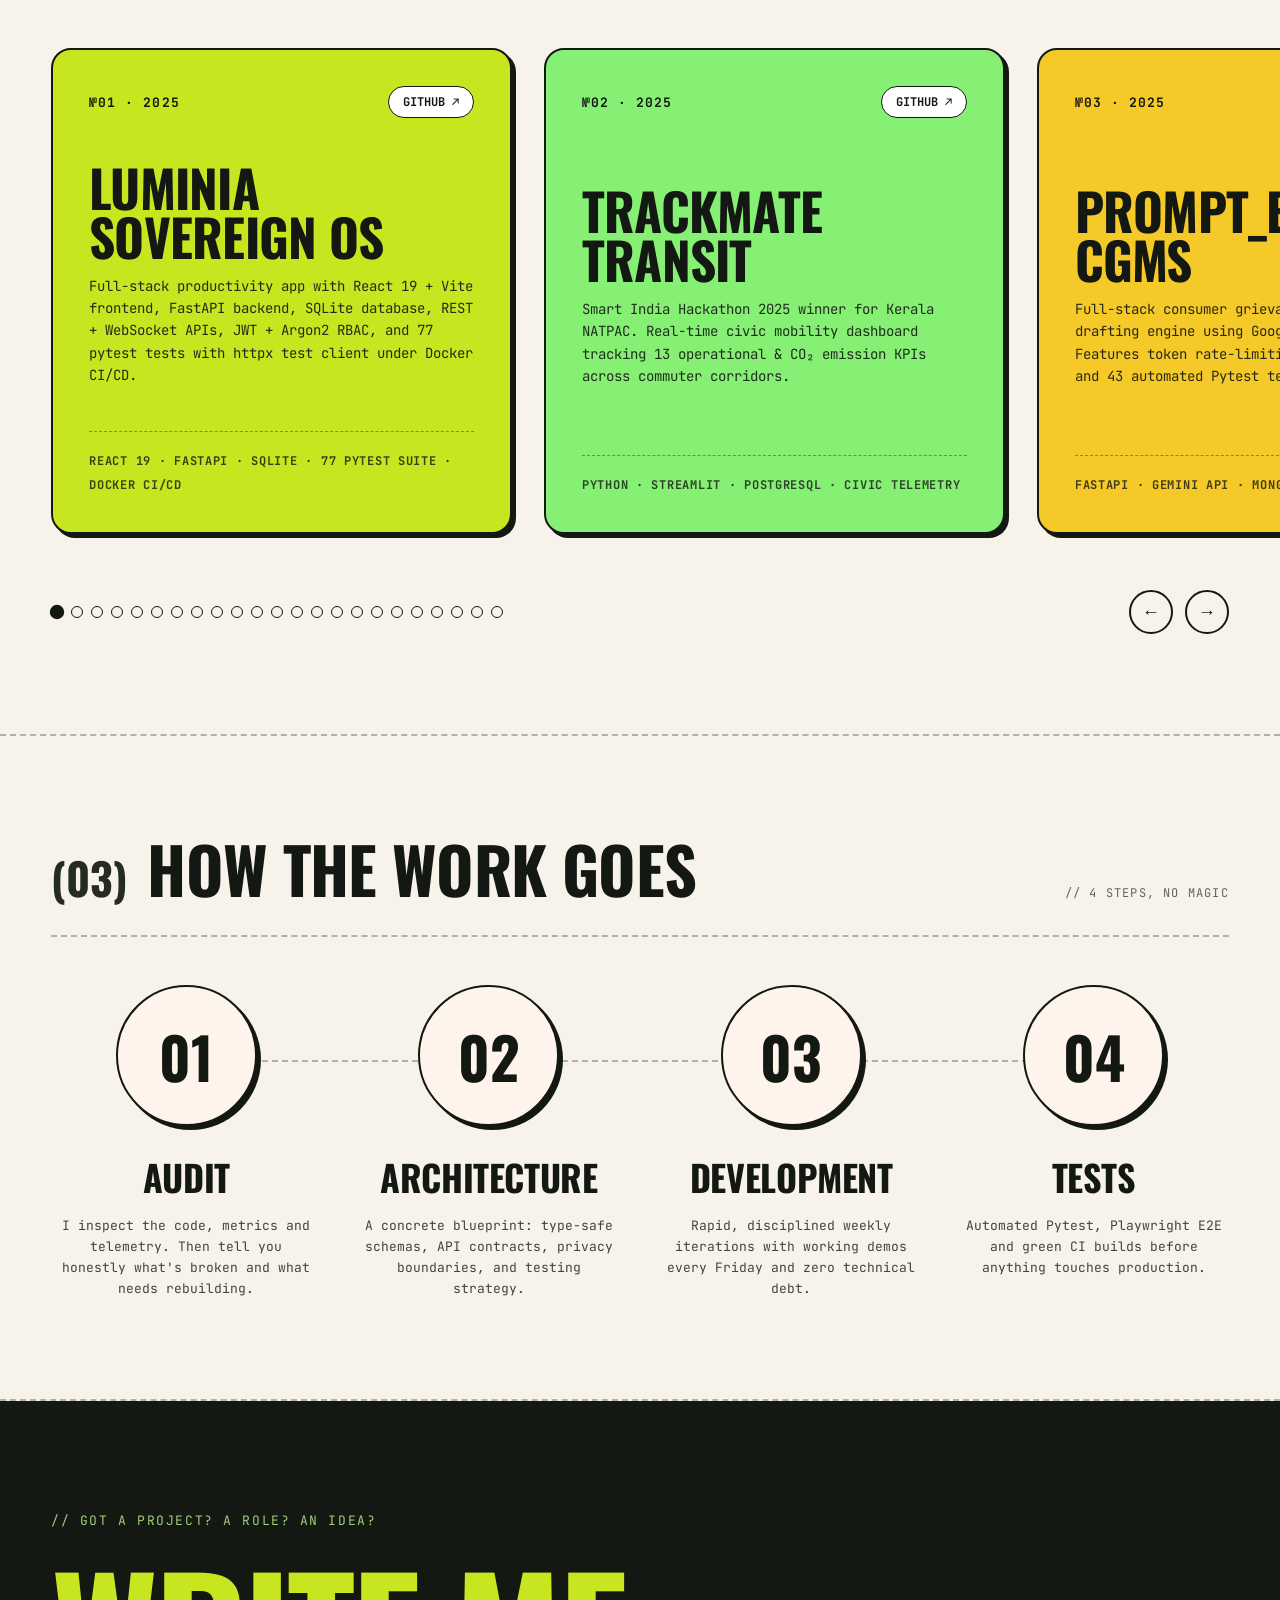
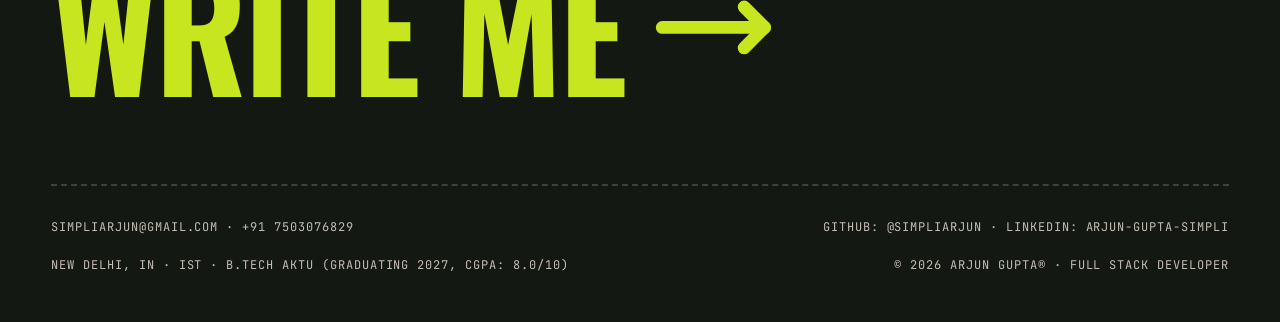
==== commit 2656a6c8: "chore: remove available for remote work label" ====
--- a/index.html
+++ b/index.html
@@ -4,7 +4,7 @@
   <meta charset="UTF-8">
   <meta name="viewport" content="width=device-width, initial-scale=1.0">
   <title>ARJUN GUPTA® · Full Stack Developer | React | Node.js | Python | PostgreSQL | MongoDB</title>
-  <meta name="description" content="Arjun Gupta: Full Stack Developer (React 19, FastAPI, Node.js, PostgreSQL, MongoDB). Winner, Smart India Hackathon 2025. National Awards Portal (NIC MHA) & Luminia Sovereign OS (77 Pytest tests). Available for remote work.">
+  <meta name="description" content="Arjun Gupta: Full Stack Developer (React 19, FastAPI, Node.js, PostgreSQL, MongoDB). Winner, Smart India Hackathon 2025. National Awards Portal (NIC MHA) & Luminia Sovereign OS (77 Pytest tests).">
   <link rel="icon" type="image/svg+xml" href="favicon.svg">
   <link rel="alternate icon" href="favicon.ico">
   <link rel="preconnect" href="https://fonts.googleapis.com">
@@ -70,7 +70,7 @@
       <div class="hero__meta">
         <span>simpliarjun.dev · Full Stack Developer</span>
         <span>New Delhi, IN · IST · +91 7503076829</span>
-        <span>Available for remote work</span>
+        <span></span>
       </div>
 
       <h1 class="hero__word">
@@ -770,7 +770,7 @@
     <div class="footer__meta">
       <span><a href="mailto:simpliarjun@gmail.com">simpliarjun@gmail.com</a> · <a href="tel:+917503076829">+91 7503076829</a></span>
       <span><a href="https://github.com/simpliarjun" target="_blank" rel="noopener">GitHub: @simpliarjun</a> · <a href="https://www.linkedin.com/in/arjun-gupta-simpli/" target="_blank" rel="noopener">LinkedIn: arjun-gupta-simpli</a></span>
-      <span>New Delhi, IN · IST · B.Tech AKTU (Graduating 2027, CGPA: 8.0/10) · Available for remote work</span>
+      <span>New Delhi, IN · IST · B.Tech AKTU (Graduating 2027, CGPA: 8.0/10)</span>
       <span>© 2026 ARJUN GUPTA® · FULL STACK DEVELOPER</span>
     </div>
   </footer>
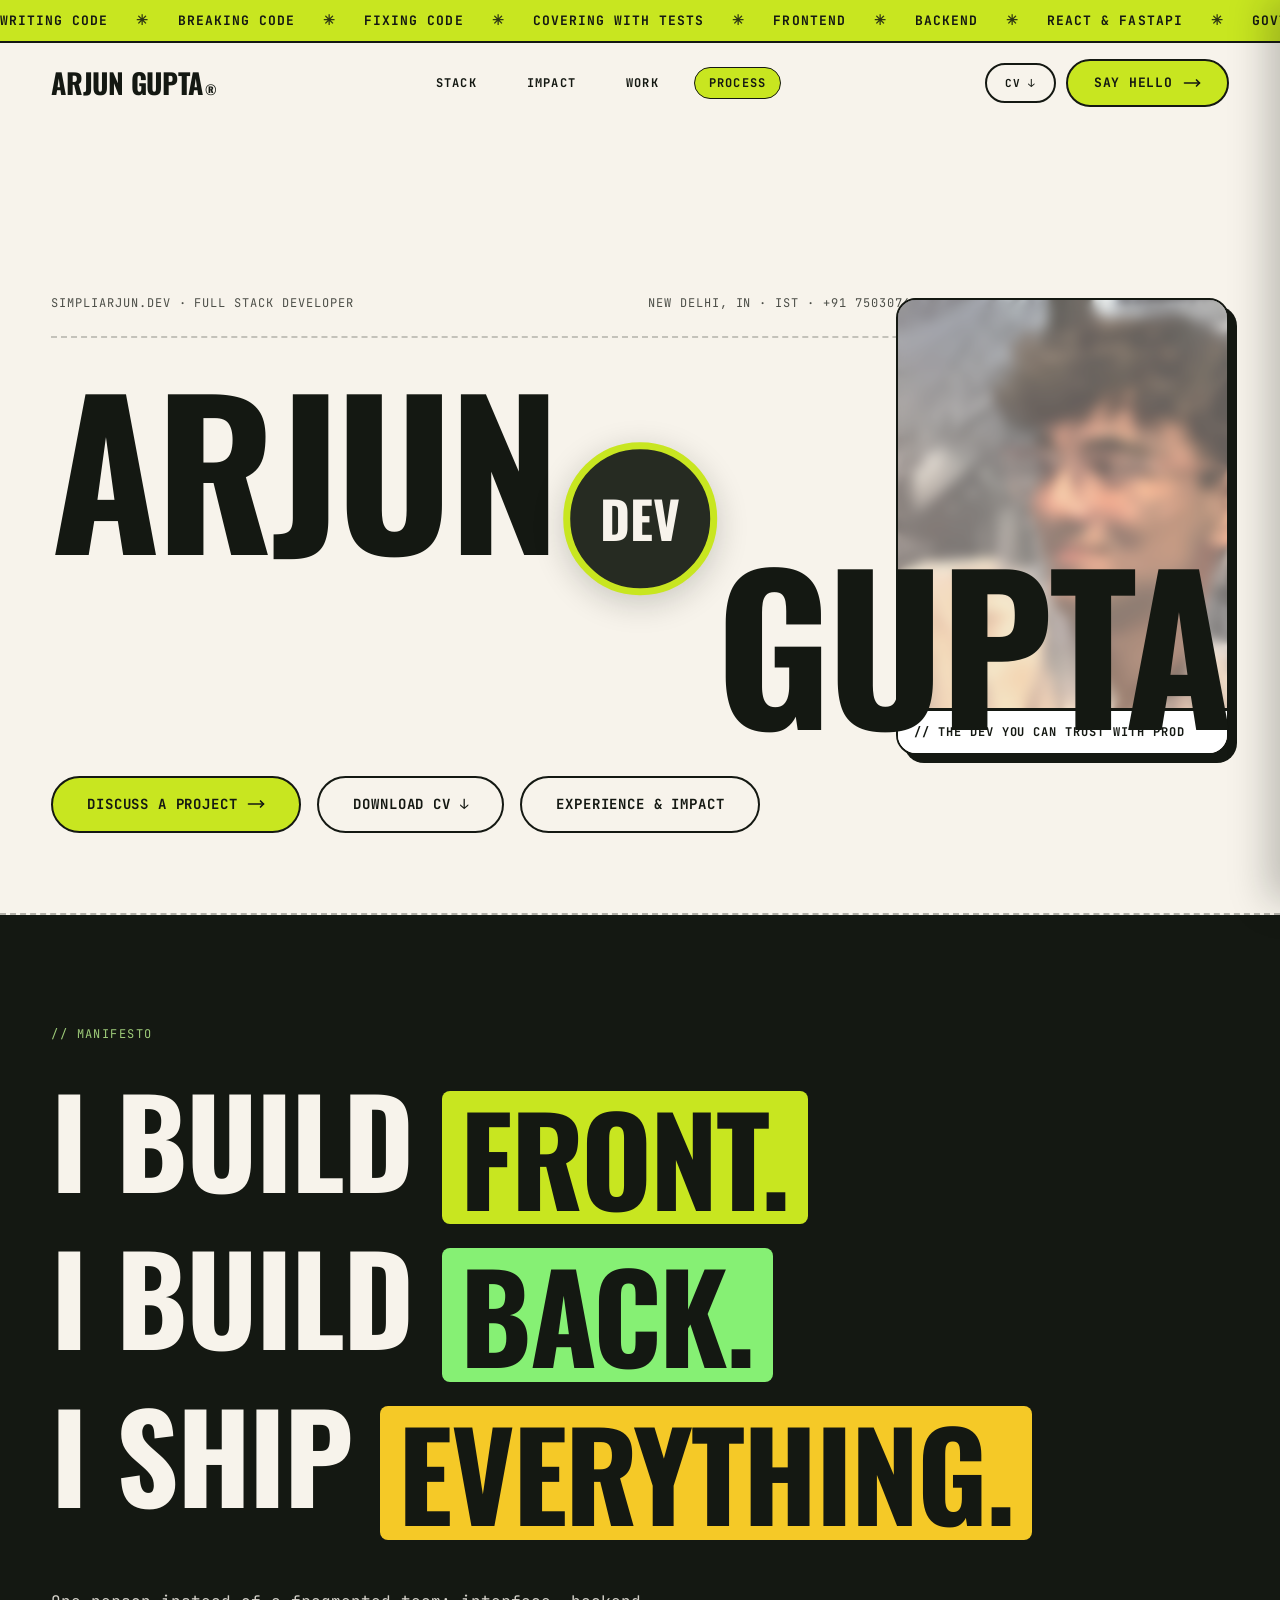
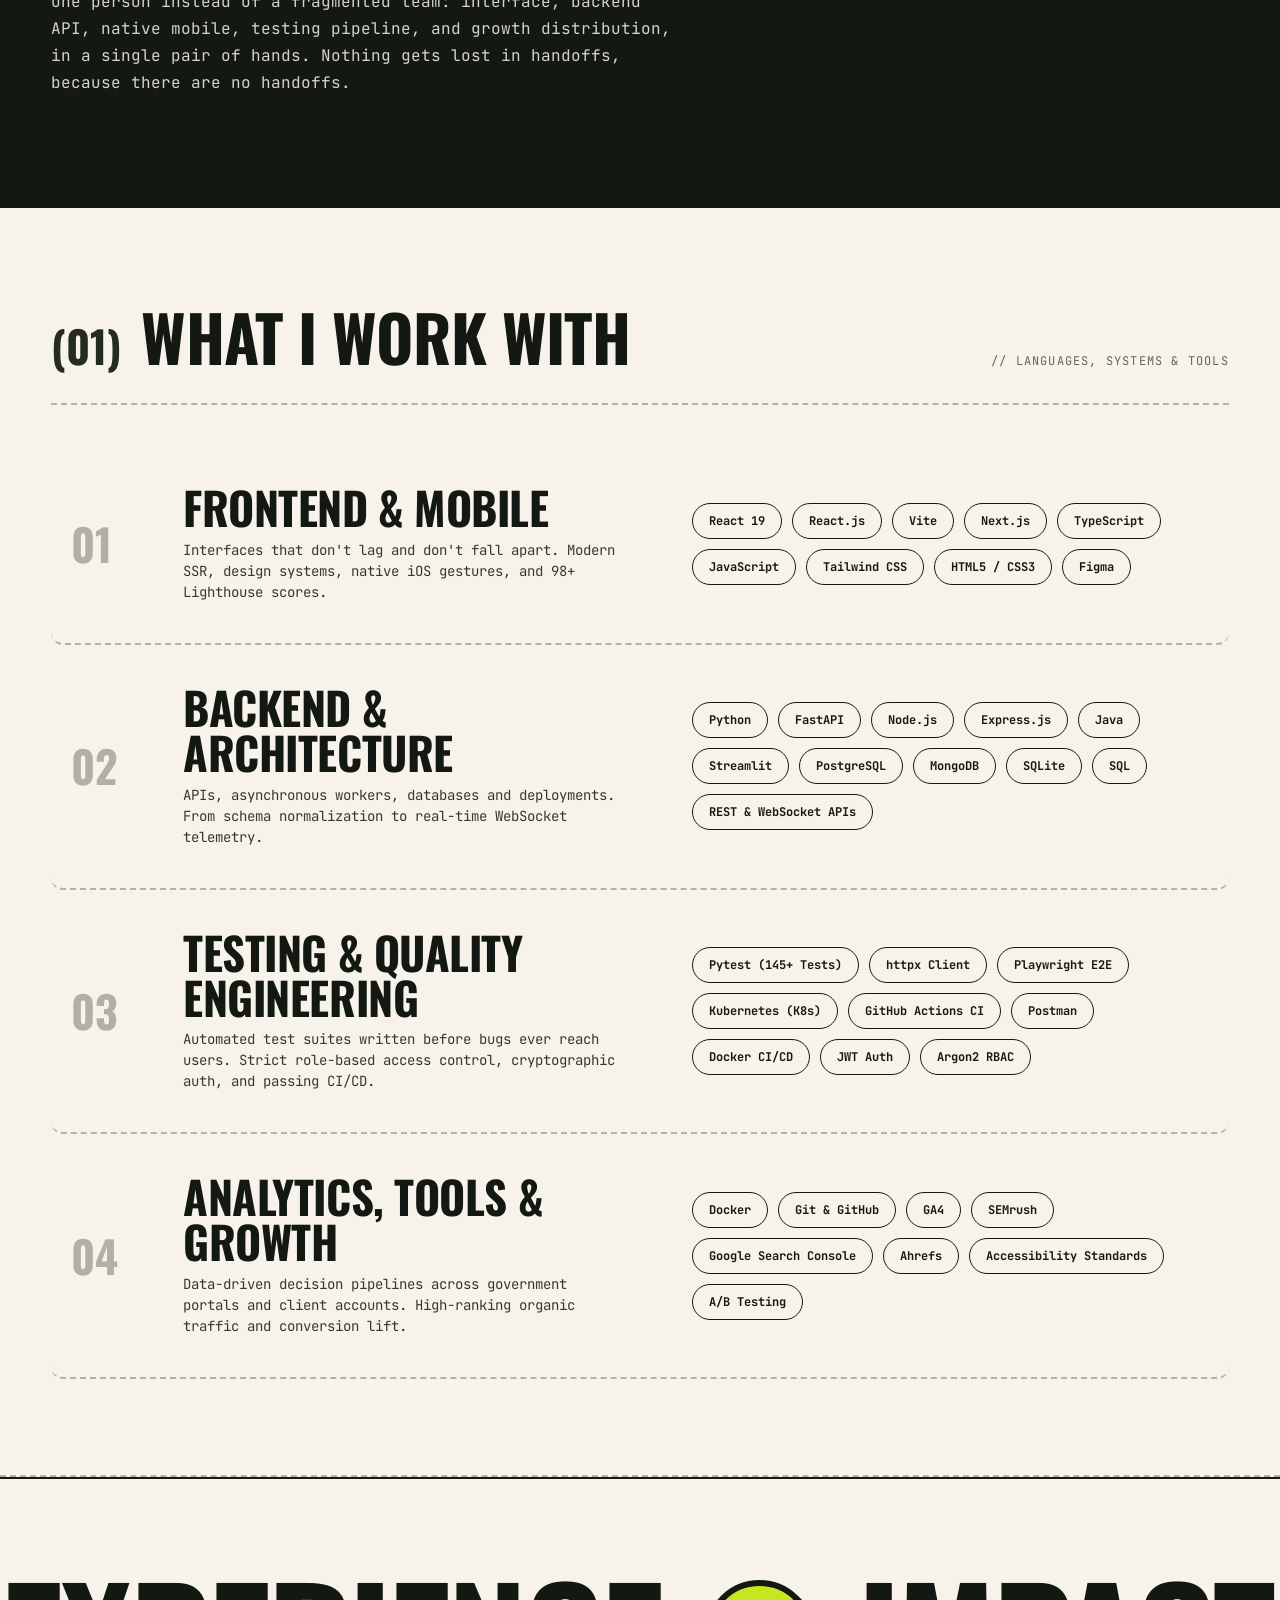
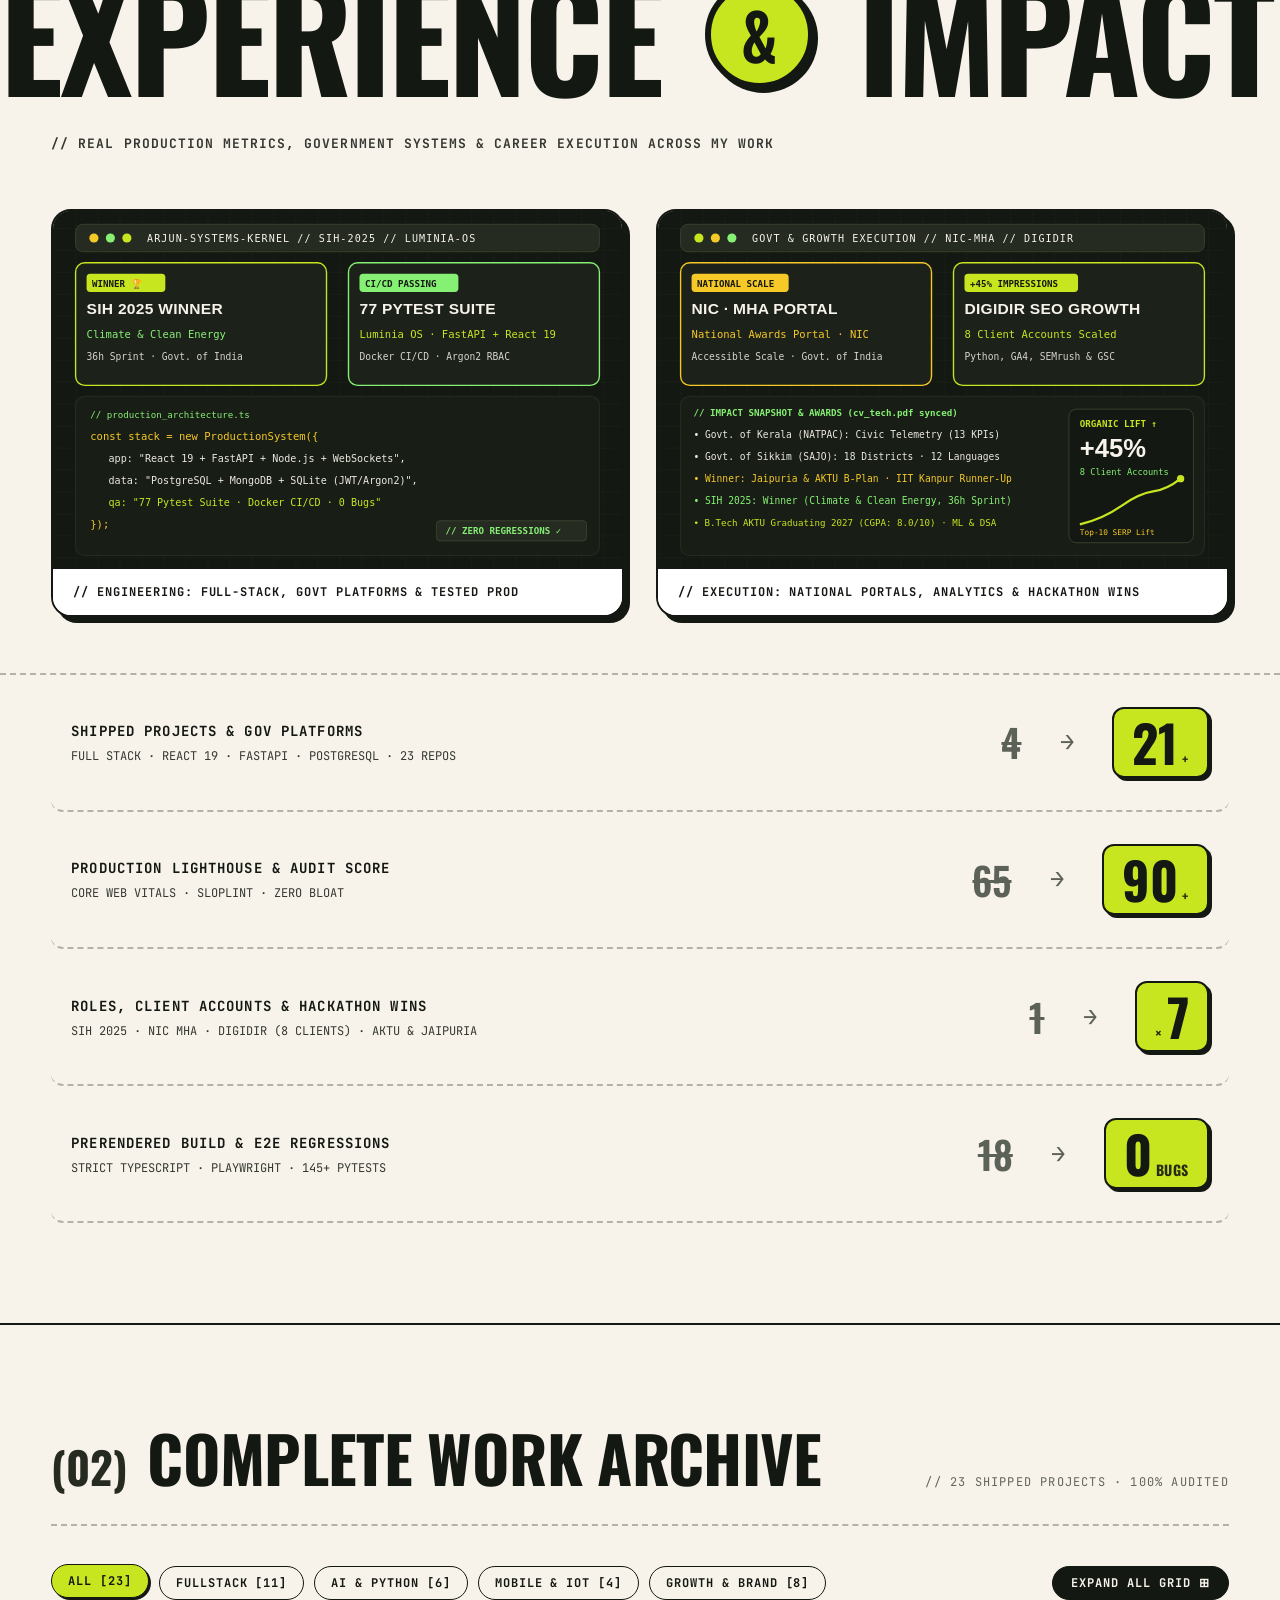
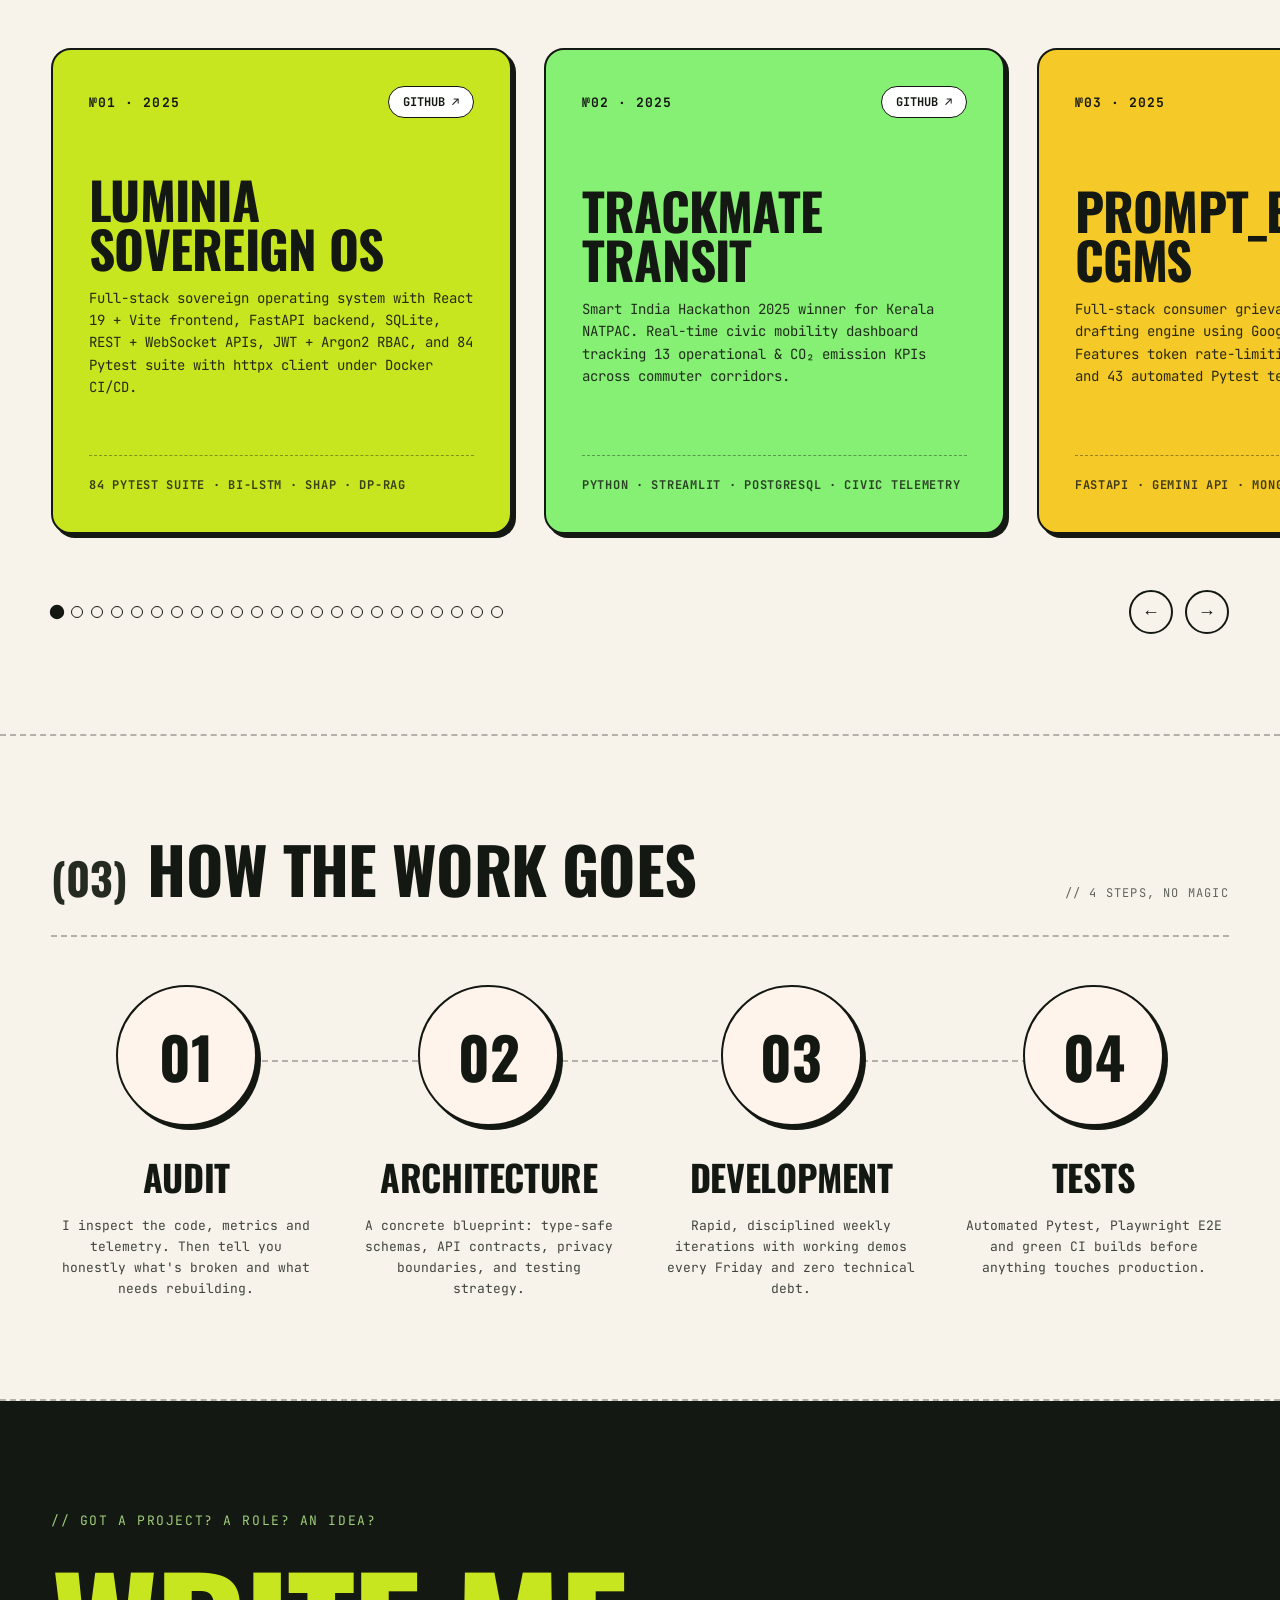
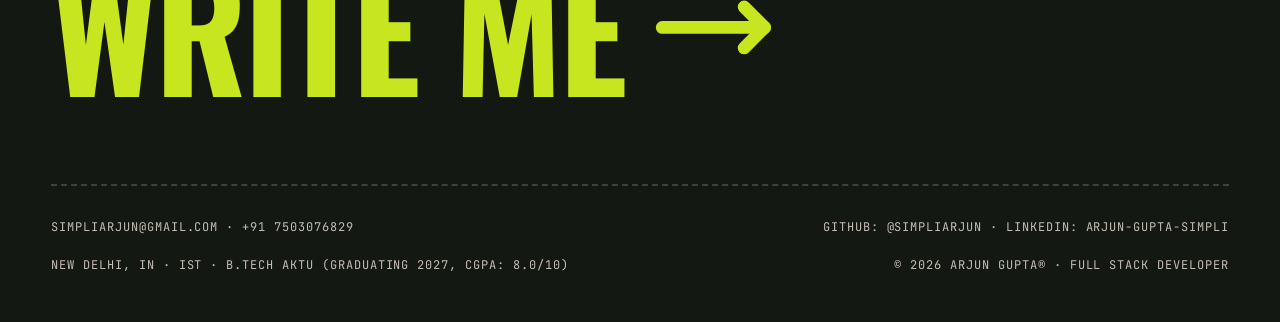
==== commit 8b394646: "feat(portfolio): sync 145+ pytest tests, Playwright E2E, K8s, StrataOps and GEO Auditor cards, updat" ====
--- a/index.html
+++ b/index.html
@@ -4,7 +4,7 @@
   <meta charset="UTF-8">
   <meta name="viewport" content="width=device-width, initial-scale=1.0">
   <title>ARJUN GUPTA® · Full Stack Developer | React | Node.js | Python | PostgreSQL | MongoDB</title>
-  <meta name="description" content="Arjun Gupta: Full Stack Developer (React 19, FastAPI, Node.js, PostgreSQL, MongoDB). Winner, Smart India Hackathon 2025. National Awards Portal (NIC MHA) & Luminia Sovereign OS (77 Pytest tests).">
+  <meta name="description" content="Arjun Gupta: Full Stack Developer (React 19, FastAPI, Node.js, PostgreSQL, MongoDB). Winner, Smart India Hackathon 2025. National Awards Portal (NIC MHA) & Luminia Sovereign OS (145+ Pytest tests).">
   <link rel="icon" type="image/svg+xml" href="favicon.svg">
   <link rel="alternate icon" href="favicon.ico">
   <link rel="preconnect" href="https://fonts.googleapis.com">
@@ -183,10 +183,11 @@
           <p>Automated test suites written before bugs ever reach users. Strict role-based access control, cryptographic auth, and passing CI/CD.</p>
         </div>
         <div class="stack__tags">
-          <span class="tag">Pytest (77 Tests)</span>
+          <span class="tag">Pytest (145+ Tests)</span>
           <span class="tag">httpx Client</span>
-          <span class="tag">Jest</span>
-          <span class="tag">Selenium</span>
+          <span class="tag">Playwright E2E</span>
+          <span class="tag">Kubernetes (K8s)</span>
+          <span class="tag">GitHub Actions CI</span>
           <span class="tag">Postman</span>
           <span class="tag">Docker CI/CD</span>
           <span class="tag">JWT Auth</span>
@@ -241,7 +242,7 @@
       <div class="ba__photos">
         <!-- Left: Systems & Engineering -->
         <figure class="ba__photo reveal" data-reveal="left">
-          <img src="public/images/card-systems.svg" alt="Systems and Fullstack Engineering Architecture featuring Smart India Hackathon 2025 Win and 77 Pytest Tests">
+          <img src="public/images/card-systems.svg" alt="Systems and Fullstack Engineering Architecture featuring Smart India Hackathon 2025 Win and 145+ Pytest Tests">
           <figcaption>// ENGINEERING: FULL-STACK, GOVT PLATFORMS &amp; TESTED PROD</figcaption>
         </figure>
 
@@ -297,7 +298,7 @@
         <div class="stat reveal">
           <div>
             <span class="stat__label">Prerendered Build &amp; E2E Regressions</span>
-            <span class="stat__sub">STRICT TYPESCRIPT · PLAYWRIGHT · 77 PYTESTS</span>
+            <span class="stat__sub">STRICT TYPESCRIPT · PLAYWRIGHT · 145+ PYTESTS</span>
           </div>
           <span class="stat__before">18</span>
           <span class="stat__arrow">→</span>
@@ -344,10 +345,10 @@
           </div>
           <div class="proj__main">
             <h3 class="proj__name">LUMINIA SOVEREIGN OS</h3>
-            <p class="proj__desc">Full-stack productivity app with React 19 + Vite frontend, FastAPI backend, SQLite database, REST + WebSocket APIs, JWT + Argon2 RBAC, and 77 pytest tests with httpx test client under Docker CI/CD.</p>
-          </div>
-          <div class="proj__bottom">
-            <span class="proj__role">React 19 · FastAPI · SQLite · 77 Pytest Suite · Docker CI/CD</span>
+            <p class="proj__desc">Full-stack sovereign operating system with React 19 + Vite frontend, FastAPI backend, SQLite, REST + WebSocket APIs, JWT + Argon2 RBAC, and 84 Pytest suite with httpx client under Docker CI/CD.</p>
+          </div>
+          <div class="proj__bottom">
+            <span class="proj__role">84 Pytest Suite · Bi-LSTM · SHAP · DP-RAG</span>
           </div>
         </article>
 
@@ -404,10 +405,10 @@
           </div>
           <div class="proj__main">
             <h3 class="proj__name">NIC AWARDS PORTAL</h3>
-            <p class="proj__desc">Central government awards intake portal for the Ministry of Home Affairs (NIC), New Delhi. Built high-scale bilingual interfaces with strict data validation logic.</p>
-          </div>
-          <div class="proj__bottom">
-            <span class="proj__role">Python · Django · Accessibility · Gov Systems</span>
+            <p class="proj__desc">Central government awards intake portal for the Ministry of Home Affairs (NIC), New Delhi. Built high-scale bilingual interfaces with strict data validation workflows in Java.</p>
+          </div>
+          <div class="proj__bottom">
+            <span class="proj__role">Java · Backend Validation · Accessibility · Gov Systems</span>
           </div>
         </article>
 
@@ -636,18 +637,18 @@
           </div>
         </article>
 
-        <!-- №21: GEO-AEO Citation Auditor (Lime) -->
+        <!-- №21: GEO Citation Auditor (Lime) -->
         <article class="proj proj--lime" data-category="ai growth">
           <div class="proj__top">
-            <span class="proj__idx">№21 · 2023</span>
-            <span class="proj__link">AUDIT SUITE ↗</span>
+            <span class="proj__idx">№21 · 2024</span>
+            <a class="proj__link" href="https://github.com/simpliarjun/geo_citation_auditor" target="_blank" rel="noopener">GITHUB ↗</a>
           </div>
           <div class="proj__main">
             <h3 class="proj__name">GEO CITATION AUDITOR</h3>
-            <p class="proj__desc">Generative Engine Optimization audit pipeline. Tracks AI crawler permissions (GPTBot, PerplexityBot) and measures organic brand citation lift in LLM search engines.</p>
-          </div>
-          <div class="proj__bottom">
-            <span class="proj__role">Python · robots.txt Parser · KDD'24 Protocol</span>
+            <p class="proj__desc">Generative Engine Optimization audit pipeline. Tracks AI crawler permissions (GPTBot, PerplexityBot) and measures organic brand citation lift in LLM search engines with 20 automated Pytest tests.</p>
+          </div>
+          <div class="proj__bottom">
+            <span class="proj__role">Python · Pytest (20 Tests) · robots.txt · KDD'24 Protocol</span>
           </div>
         </article>
 
@@ -667,8 +668,8 @@
         </article>
 
         <!-- №23: StratOps (Gold) -->
-        <article class="proj proj--gold" data-category="mobile fullstack"
-          data-architecture="Node.js daemon paired with client-side real-time graphing, WebSockets heartbeat polling, and failover routing across distributed environmental data collectors.">
+        <article class="proj proj--gold" data-category="fullstack"
+          data-architecture="Production MERN stack deployment with Docker multi-stage containerization, Kubernetes orchestration manifests, and automated Jenkins CI/CD pipeline.">
           <div class="proj__top">
             <span class="proj__idx">№23 · 2024</span>
             <a class="proj__link" href="https://github.com/simpliarjun/stratops" target="_blank" rel="noopener">GITHUB ↗</a>
@@ -678,7 +679,7 @@
             <p class="proj__desc">High-altitude distributed operations platform orchestrating real-time sensor node telemetry with automated heartbeat reconciliation and live dashboard streaming.</p>
           </div>
           <div class="proj__bottom">
-            <span class="proj__role">JavaScript · Distributed Nodes · Telemetry Engine</span>
+            <span class="proj__role">MERN · Docker · Kubernetes · Jenkins CI/CD</span>
           </div>
         </article>
 
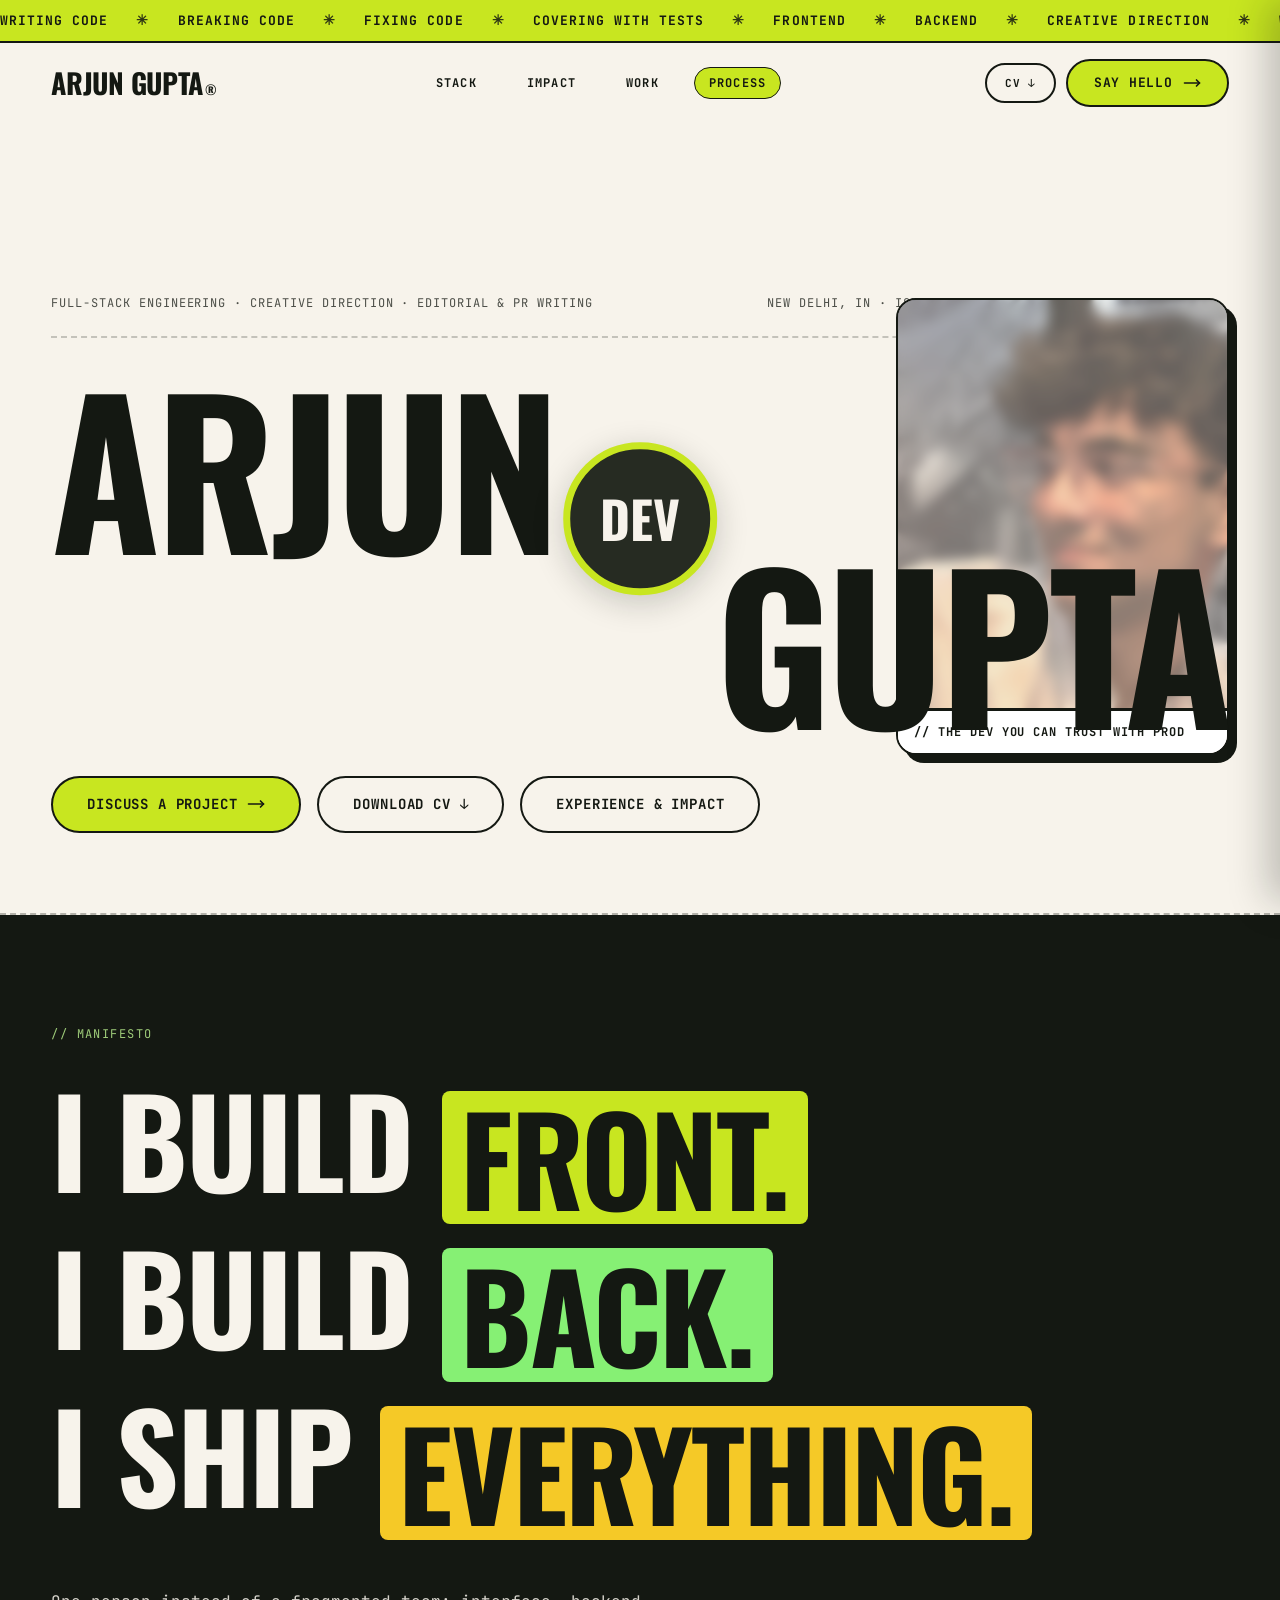
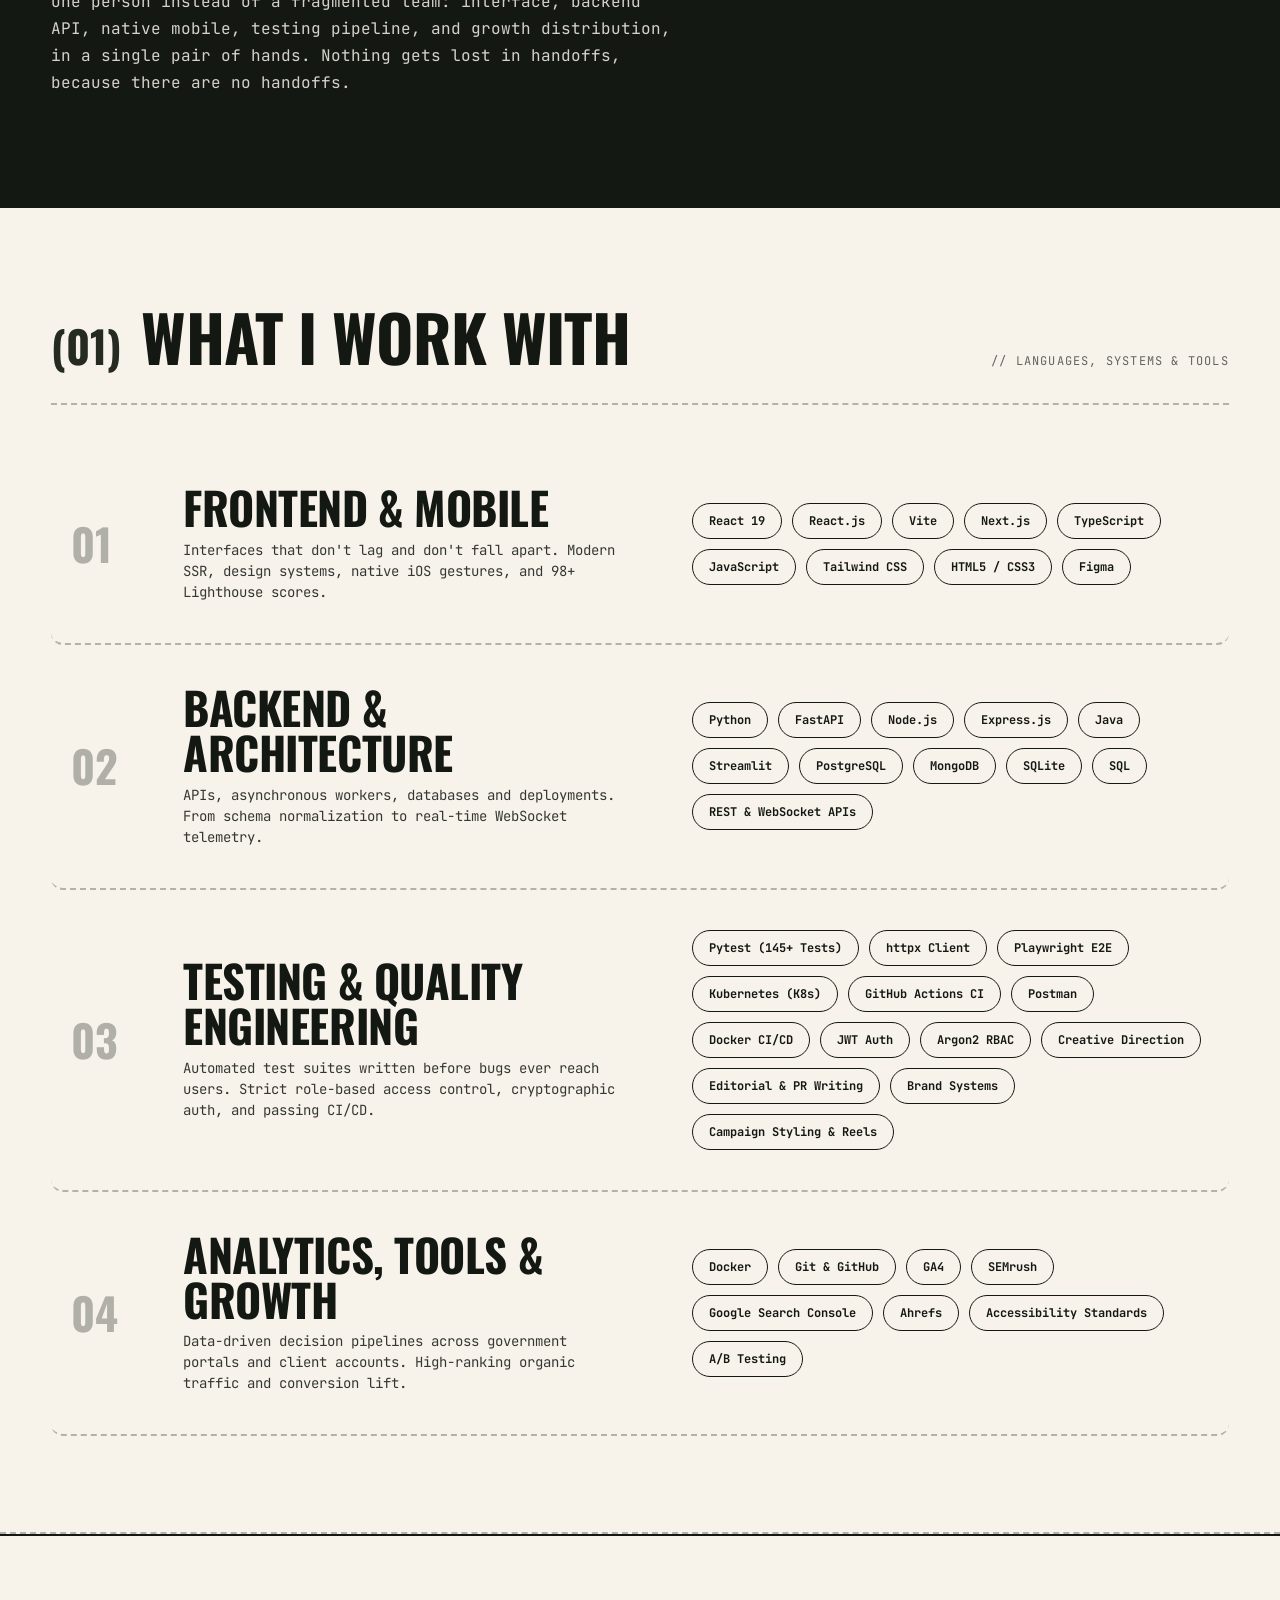
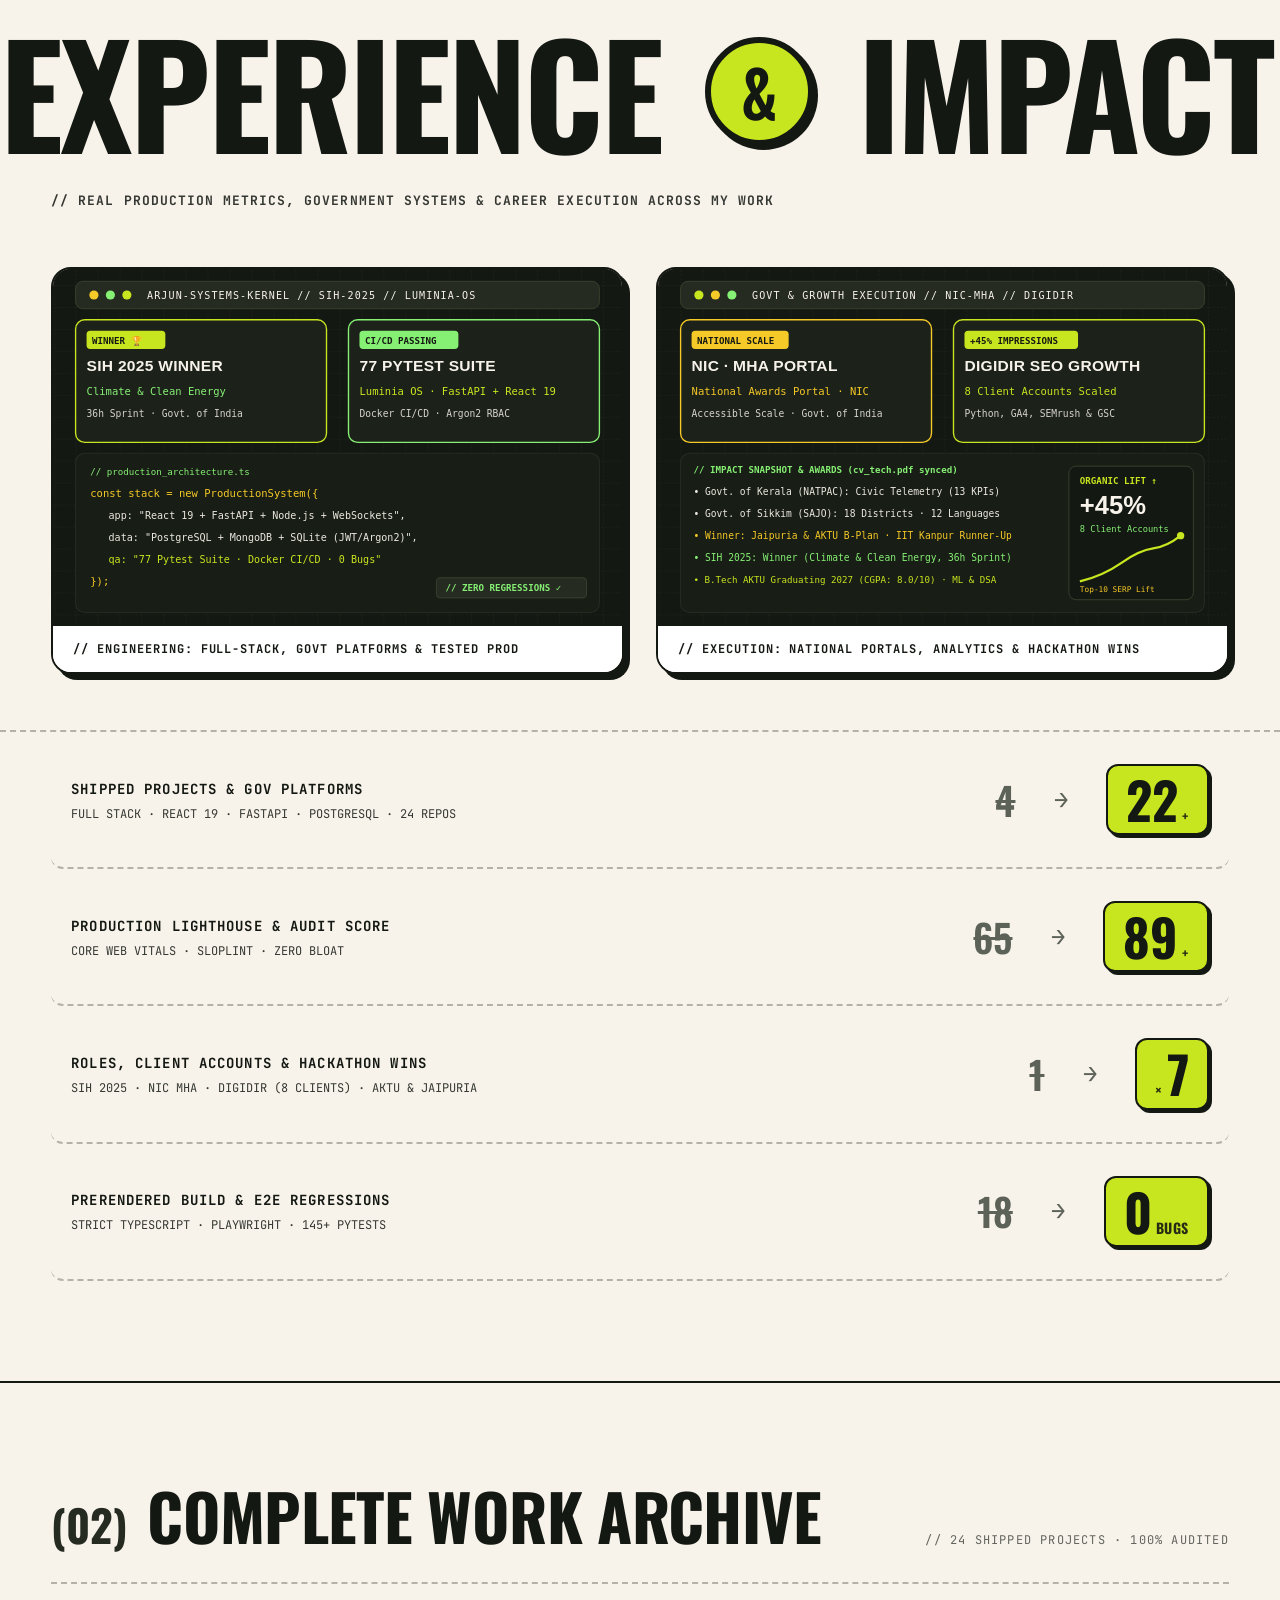
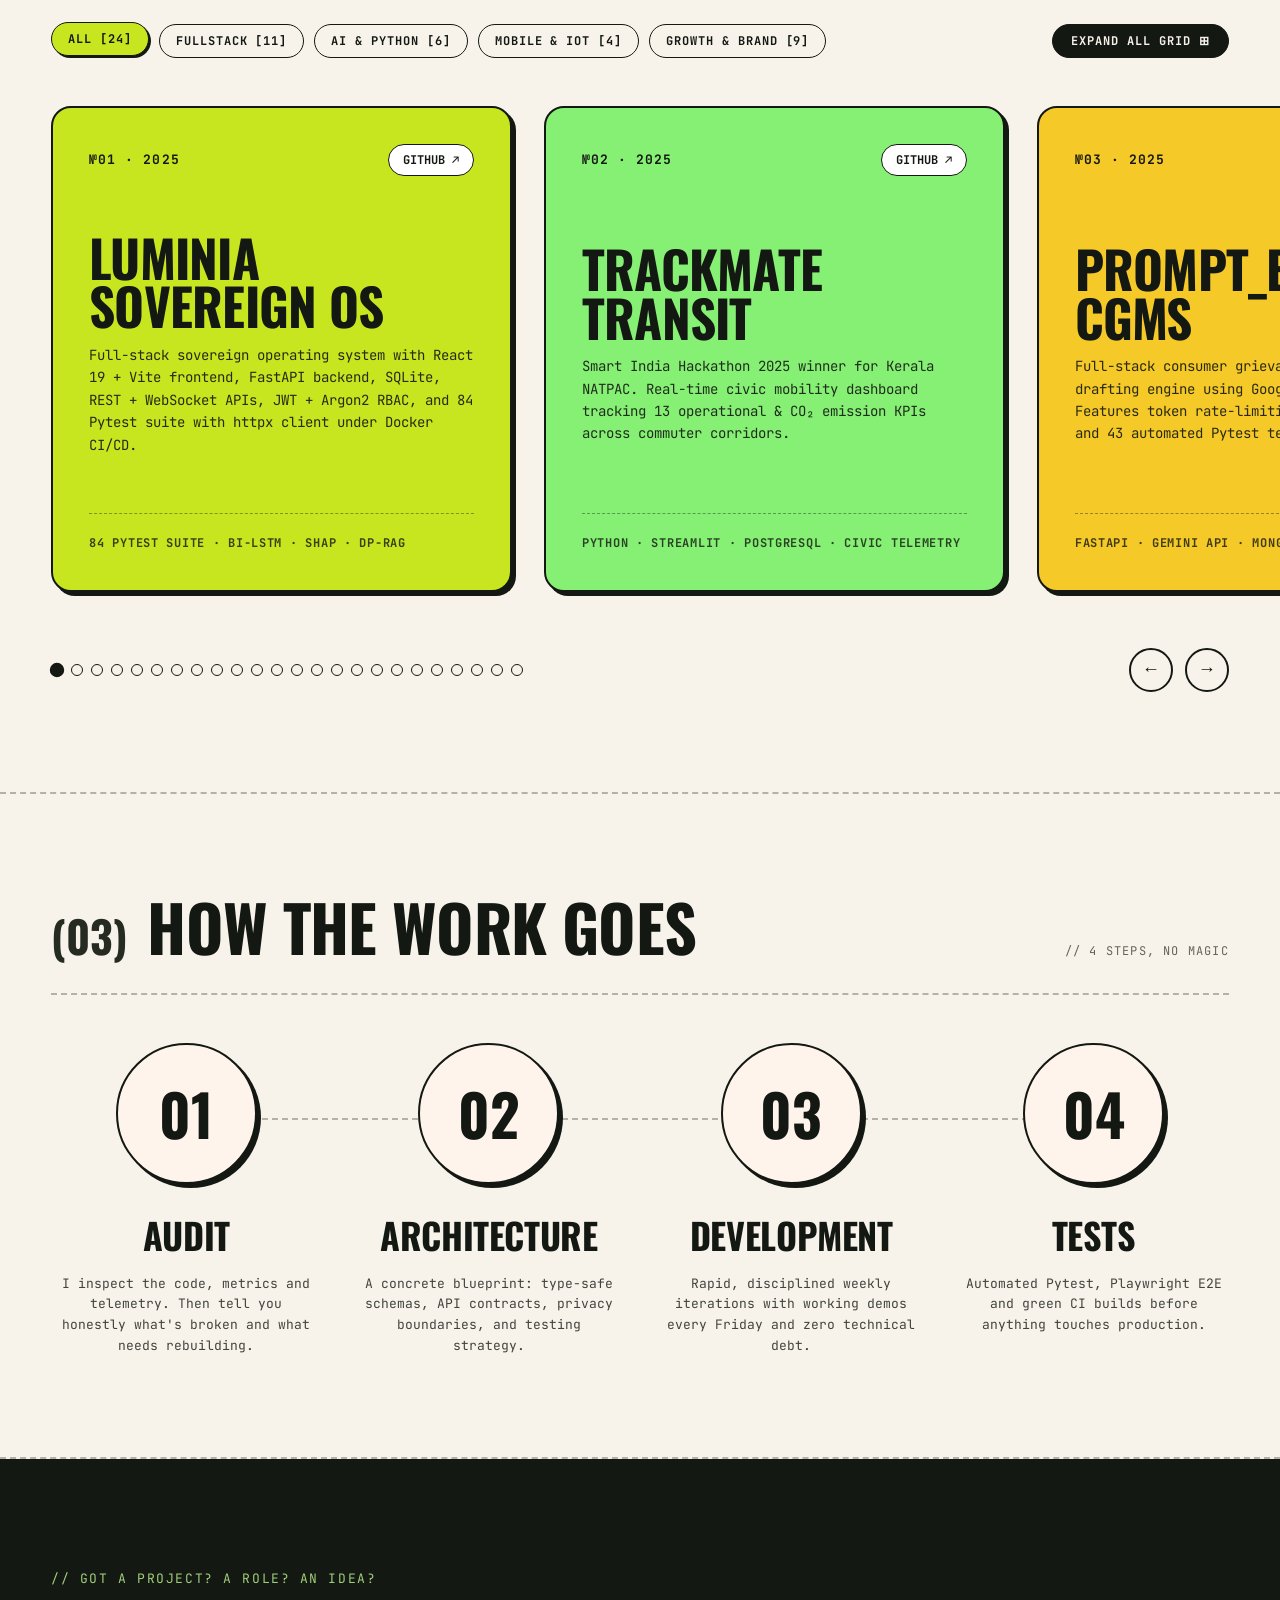
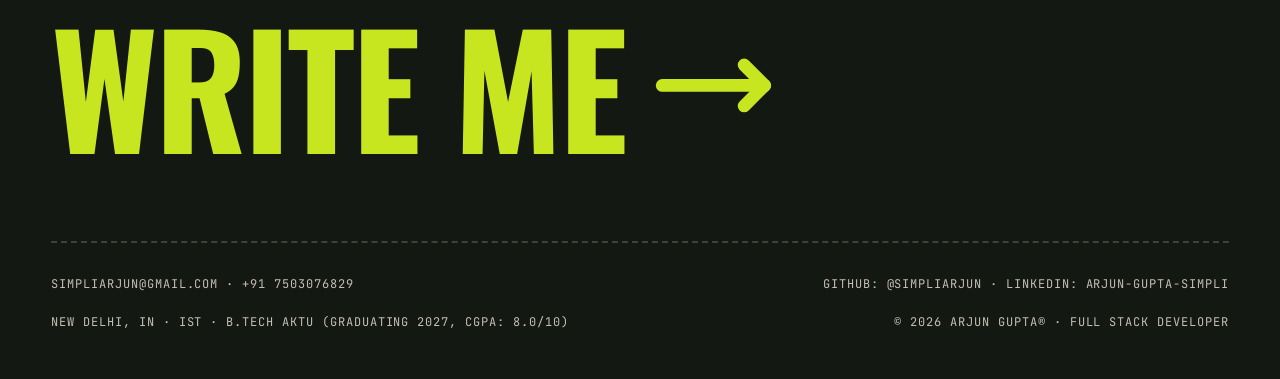
==== commit 74bc3c50: "feat: add writing and creatives work (Horizon AKGEC & Mira Couture) and finalize UI polish" ====
--- a/index.html
+++ b/index.html
@@ -24,8 +24,9 @@
         <span>COVERING WITH TESTS</span><i class="ast">✳</i>
         <span>FRONTEND</span><i class="ast">✳</i>
         <span>BACKEND</span><i class="ast">✳</i>
+        <span>CREATIVE DIRECTION</span><i class="ast">✳</i>
+        <span>WRITING &amp; PR</span><i class="ast">✳</i>
         <span>REACT &amp; FASTAPI</span><i class="ast">✳</i>
-        <span>GOVT &amp; PROD SYSTEMS</span><i class="ast">✳</i>
       </div>
       <div class="ticker__track" aria-hidden="true">
         <span>WRITING CODE</span><i class="ast">✳</i>
@@ -34,8 +35,9 @@
         <span>COVERING WITH TESTS</span><i class="ast">✳</i>
         <span>FRONTEND</span><i class="ast">✳</i>
         <span>BACKEND</span><i class="ast">✳</i>
+        <span>CREATIVE DIRECTION</span><i class="ast">✳</i>
+        <span>WRITING &amp; PR</span><i class="ast">✳</i>
         <span>REACT &amp; FASTAPI</span><i class="ast">✳</i>
-        <span>GOVT &amp; PROD SYSTEMS</span><i class="ast">✳</i>
       </div>
     </div>
   </div>
@@ -68,7 +70,7 @@
     <!-- ═══ HERO SECTION ═══ -->
     <section class="hero">
       <div class="hero__meta">
-        <span>simpliarjun.dev · Full Stack Developer</span>
+        <span>FULL-STACK ENGINEERING · CREATIVE DIRECTION · EDITORIAL &amp; PR WRITING</span>
         <span>New Delhi, IN · IST · +91 7503076829</span>
         <span></span>
       </div>
@@ -192,6 +194,10 @@
           <span class="tag">Docker CI/CD</span>
           <span class="tag">JWT Auth</span>
           <span class="tag">Argon2 RBAC</span>
+          <span class="tag">Creative Direction</span>
+          <span class="tag">Editorial &amp; PR Writing</span>
+          <span class="tag">Brand Systems</span>
+          <span class="tag">Campaign Styling &amp; Reels</span>
         </div>
       </div>
 
@@ -259,12 +265,12 @@
         <div class="stat reveal">
           <div>
             <span class="stat__label">Shipped Projects &amp; Gov Platforms</span>
-            <span class="stat__sub">FULL STACK · REACT 19 · FASTAPI · POSTGRESQL · 23 REPOS</span>
+            <span class="stat__sub">FULL STACK · REACT 19 · FASTAPI · POSTGRESQL · 24 REPOS</span>
           </div>
           <span class="stat__before">4</span>
           <span class="stat__arrow">→</span>
           <span class="stat__after">
-            <b class="count" data-to="23" data-dec="0">0</b><i>+</i>
+            <b class="count" data-to="24" data-dec="0">0</b><i>+</i>
           </span>
         </div>
 
@@ -316,17 +322,17 @@
           <span class="section-head__idx">(02)</span>
           <h2 class="section-head__title">Complete Work Archive</h2>
         </div>
-        <span class="section-head__note">// 23 shipped projects · 100% audited</span>
+        <span class="section-head__note">// 24 shipped projects · 100% audited</span>
       </div>
 
       <!-- Controls: Category Filters & View Toggle -->
       <div class="projects__controls">
         <div class="projects__filters">
-          <button class="filter-btn is-active" data-filter="all">ALL [23]</button>
+          <button class="filter-btn is-active" data-filter="all">ALL [24]</button>
           <button class="filter-btn" data-filter="fullstack">FULLSTACK [11]</button>
           <button class="filter-btn" data-filter="ai">AI &amp; PYTHON [6]</button>
           <button class="filter-btn" data-filter="mobile">MOBILE &amp; IOT [4]</button>
-          <button class="filter-btn" data-filter="growth">GROWTH &amp; BRAND [8]</button>
+          <button class="filter-btn" data-filter="growth">GROWTH &amp; BRAND [9]</button>
         </div>
 
         <button class="view-toggle-btn" id="viewToggleBtn">
@@ -611,7 +617,7 @@
         <article class="proj proj--gold" data-category="growth">
           <div class="proj__top">
             <span class="proj__idx">№19 · 2023</span>
-            <span class="proj__link">CREATIVE LEAD ↗</span>
+            <a class="proj__link" href="https://instagram.com/miracouturelabel" target="_blank" rel="noopener">CREATIVE LEAD ↗</a>
           </div>
           <div class="proj__main">
             <h3 class="proj__name">MIRA COUTURE</h3>
@@ -626,7 +632,7 @@
         <article class="proj proj--olive" data-category="growth">
           <div class="proj__top">
             <span class="proj__idx">№20 · 2023</span>
-            <span class="proj__link">CREATIVE LEAD ↗</span>
+            <a class="proj__link" href="https://instagram.com/miracouturelabel" target="_blank" rel="noopener">CREATIVE LEAD ↗</a>
           </div>
           <div class="proj__main">
             <h3 class="proj__name">MIRA CASA</h3>
@@ -680,6 +686,24 @@
           </div>
           <div class="proj__bottom">
             <span class="proj__role">MERN · Docker · Kubernetes · Jenkins CI/CD</span>
+          </div>
+        </article>
+
+        <!-- №24: Horizon & Editorial PR (Olive) -->
+        <article class="proj proj--olive" data-category="growth"
+          data-architecture="1. &lt;b&gt;Horizon AKGEC (&lt;a href='https://www.instagram.com/horizon.akgec' target='_blank' rel='noopener'&gt;instagram.com/horizon.akgec&lt;/a&gt;)&lt;/b&gt;: Led creative direction, editorial copywriting, social media visual scripts, and event branding for the college society.&lt;br&gt;&lt;br&gt;2. &lt;b&gt;Public Relations &amp; Media Strategy (Trevel)&lt;/b&gt;: Authored full PR, media outreach narrative, and GTM content strategy for Gurugram electric cab service.&lt;br&gt;&lt;br&gt;3. &lt;b&gt;National Rhetoric &amp; Research Writing&lt;/b&gt;: Runner-Up at &lt;b&gt;IIT Kanpur Asian Parliamentary Debate (Oct 2025)&lt;/b&gt;, Winner of &lt;b&gt;Jaipuria &amp; AKTU Business Plan Challenges&lt;/b&gt;, and author of the &lt;b&gt;Luminia Sovereign OS&lt;/b&gt; final-year research paper."
+          data-impact="Directed editorial writing, creative campaigns, and visual storytelling for Horizon AKGEC, alongside PR strategy for Trevel and national debate."
+          data-extra-cta='&lt;a class="pill pill--lime pill--big" href="https://www.instagram.com/horizon.akgec" target="_blank" rel="noopener"&gt;HORIZON INSTAGRAM ↗&lt;/a&gt;&lt;a class="pill pill--ghost pill--big" href="https://instagram.com/miracouturelabel" target="_blank" rel="noopener"&gt;MIRA COUTURE ↗&lt;/a&gt;'>
+          <div class="proj__top">
+            <span class="proj__idx">№24 · 2025</span>
+            <a class="proj__link" href="https://www.instagram.com/horizon.akgec" target="_blank" rel="noopener">WRITING &amp; CREATIVES ↗</a>
+          </div>
+          <div class="proj__main">
+            <h3 class="proj__name">HORIZON &amp; EDITORIAL PR</h3>
+            <p class="proj__desc">Directed editorial writing, creative campaigns, and visual storytelling for Horizon AKGEC, alongside PR strategy for Trevel and national debate.</p>
+          </div>
+          <div class="proj__bottom">
+            <span class="proj__role">EDITORIAL WRITING · CREATIVE DIRECTION · PR · HORIZON AKGEC</span>
           </div>
         </article>
 
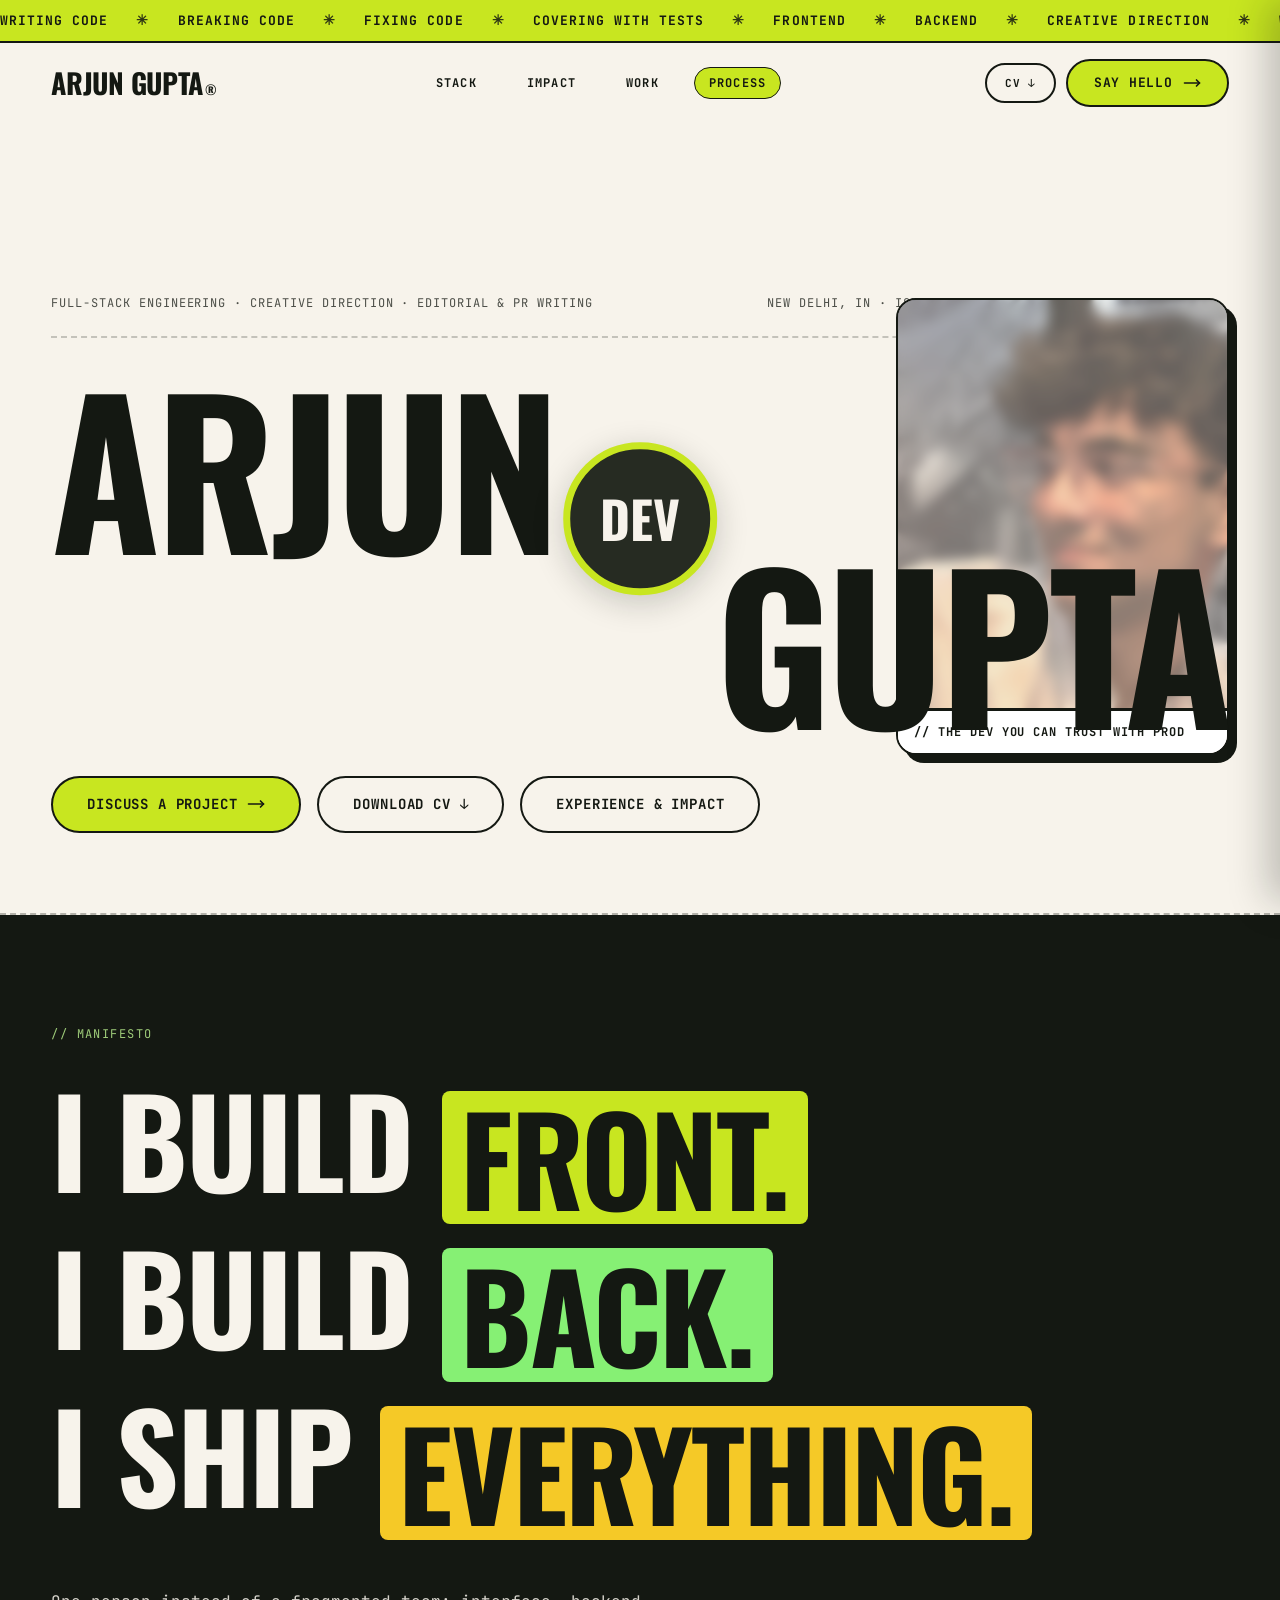
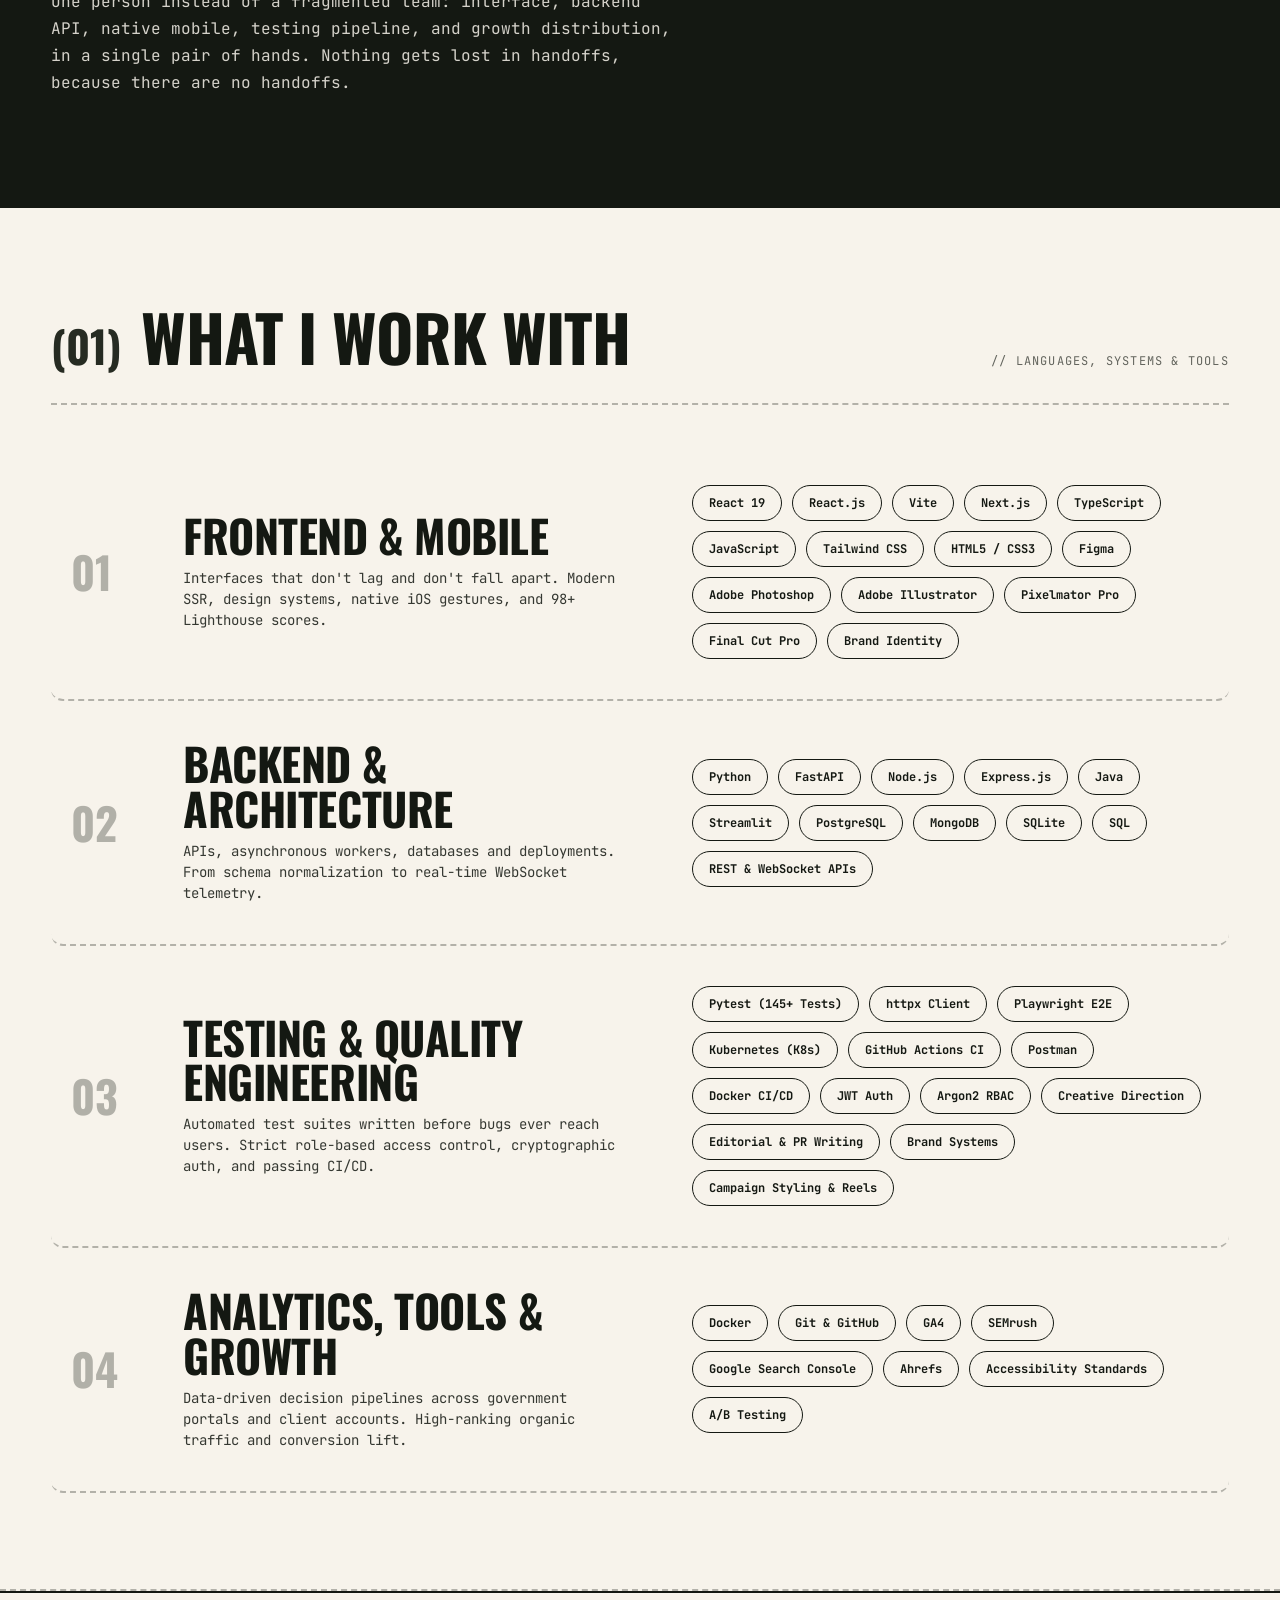
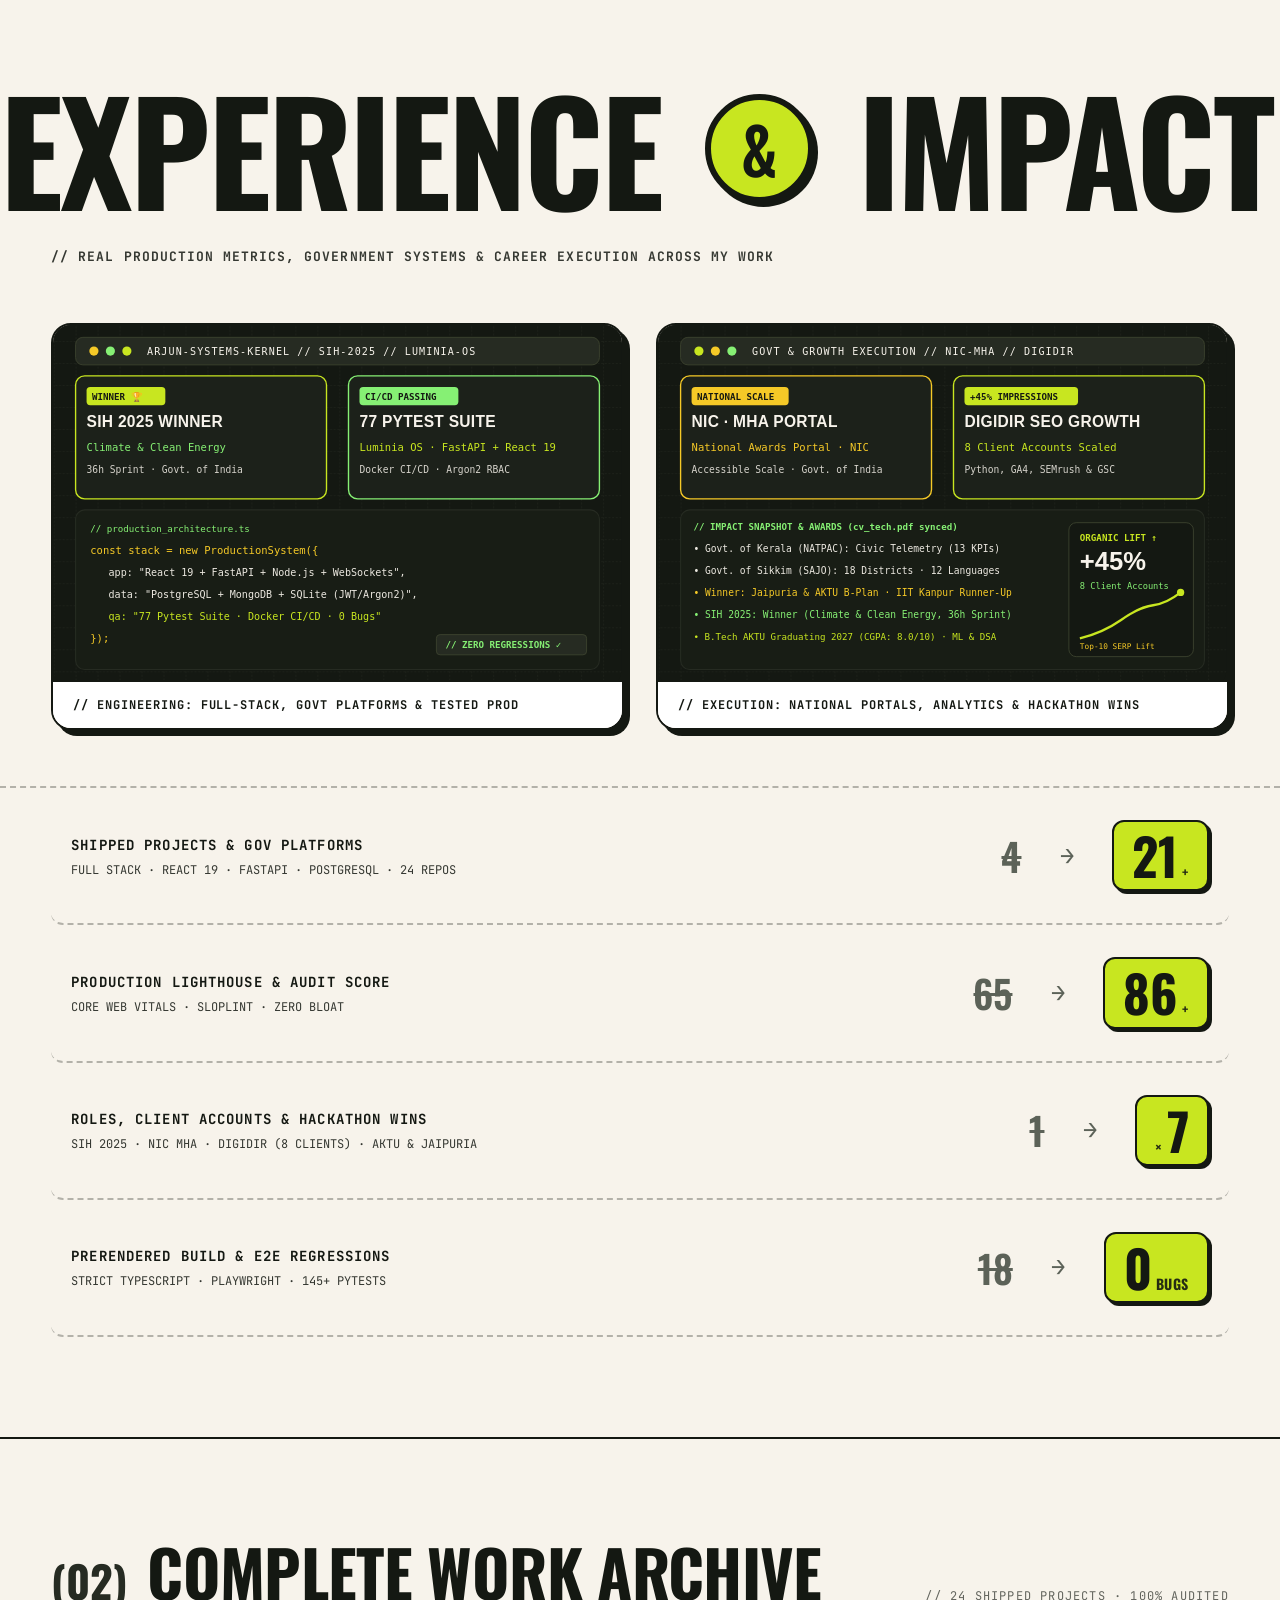
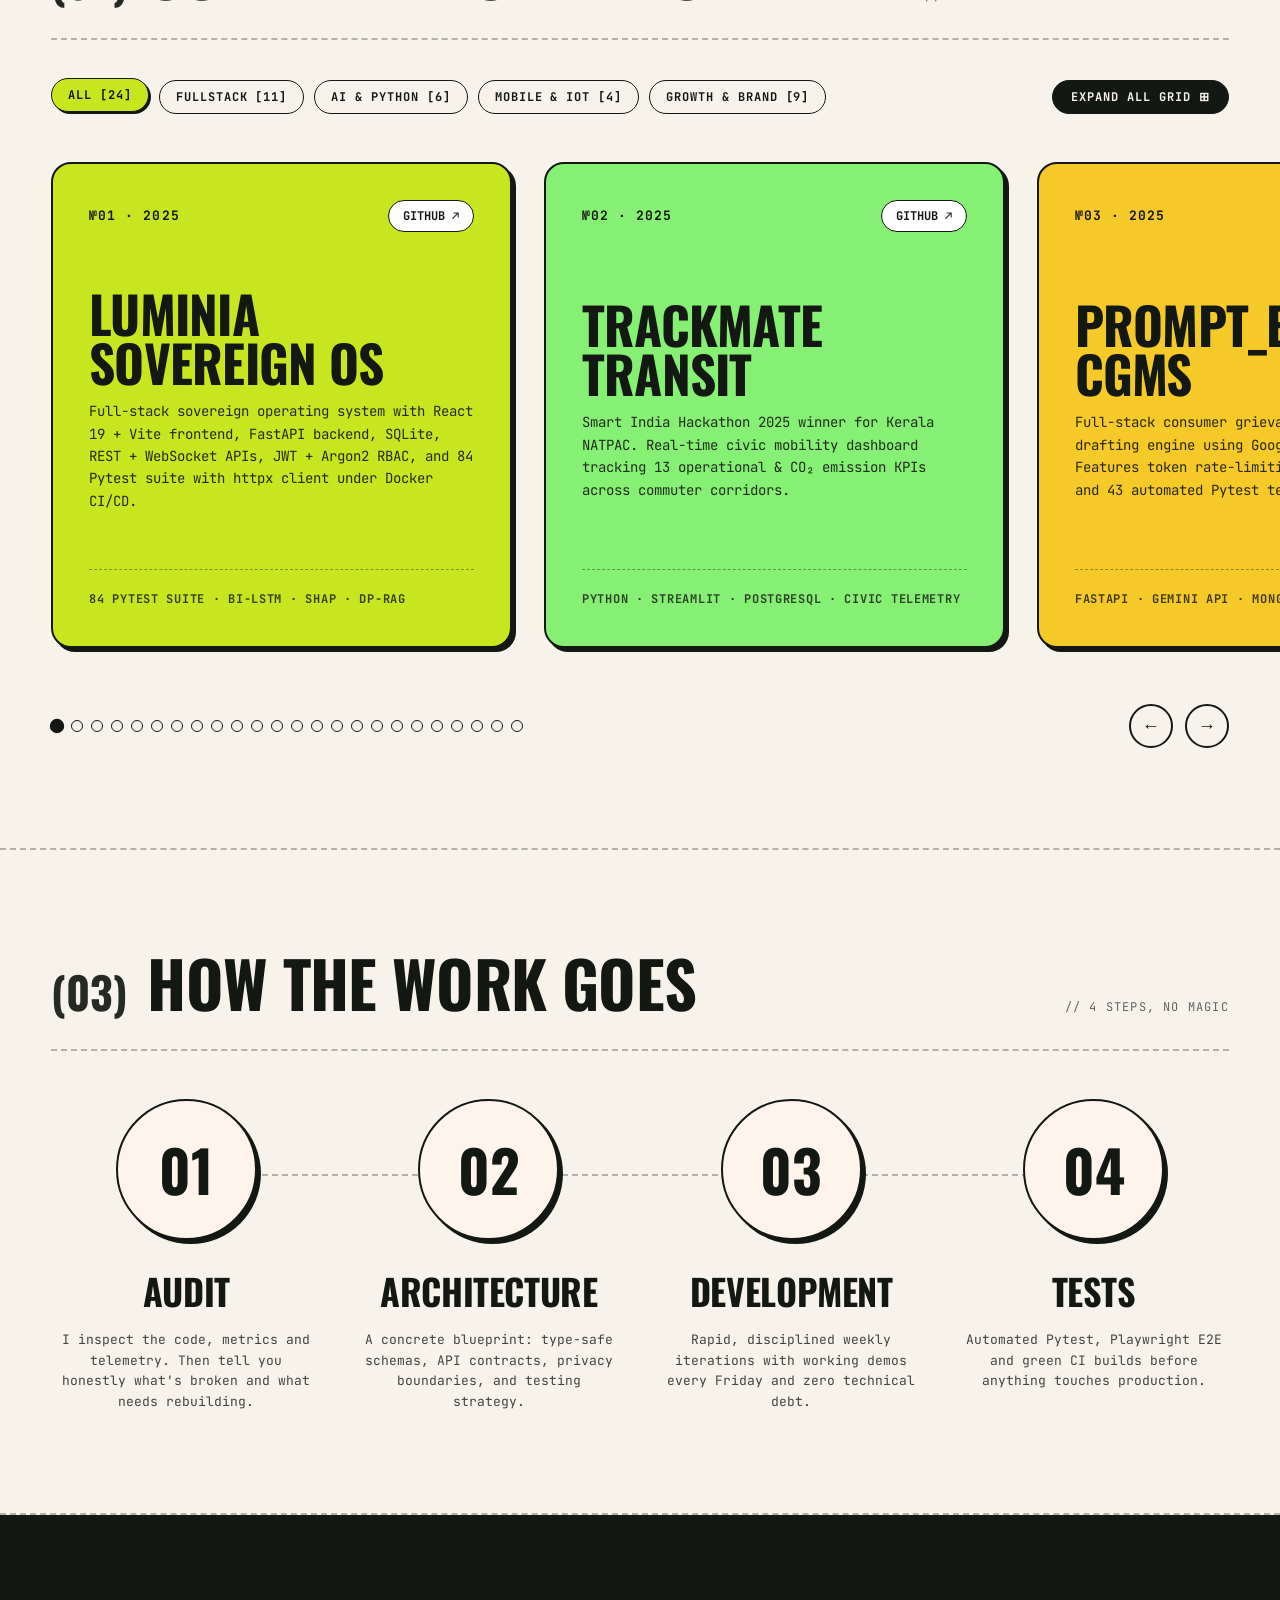
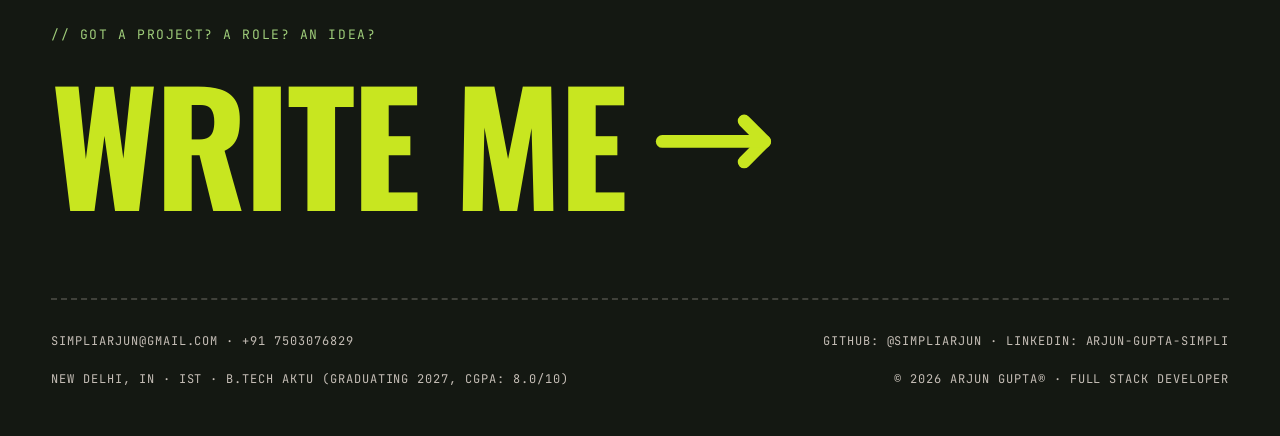
==== commit 3f8a0b97: "feat: integrate design engineering tools (Adobe/Pixelmator) and regenerate CV" ====
--- a/index.html
+++ b/index.html
@@ -152,6 +152,11 @@
           <span class="tag">Tailwind CSS</span>
           <span class="tag">HTML5 / CSS3</span>
           <span class="tag">Figma</span>
+          <span class="tag">Adobe Photoshop</span>
+          <span class="tag">Adobe Illustrator</span>
+          <span class="tag">Pixelmator Pro</span>
+          <span class="tag">Final Cut Pro</span>
+          <span class="tag">Brand Identity</span>
         </div>
       </div>
 
@@ -614,32 +619,38 @@
         </article>
 
         <!-- №19: MIRA COUTURE (Gold) -->
-        <article class="proj proj--gold" data-category="growth">
+        <article class="proj proj--gold" data-category="growth"
+          data-architecture="1. &lt;b&gt;DTC Web Architecture&lt;/b&gt;: Shipped e-commerce catalog structure, conversion flow pipelines, and mobile-first responsive checkout interfaces.&lt;br&gt;&lt;br&gt;2. &lt;b&gt;Visual Identity &amp; Media Production&lt;/b&gt;: Designed brand identity and motion assets using &lt;b&gt;Pixelmator Pro&lt;/b&gt;, &lt;b&gt;Final Cut Pro&lt;/b&gt;, and &lt;b&gt;Social Media Reels&lt;/b&gt;.&lt;br&gt;&lt;br&gt;3. &lt;b&gt;Campaign Copywriting&lt;/b&gt;: Scripted direct-response marketing funnels generating sustained organic customer acquisition."
+          data-impact="Shipped DTC web architecture, designed brand identity systems, and authored social conversion campaigns."
+          data-extra-cta='&lt;a class="pill pill--lime pill--big" href="https://instagram.com/miracouturelabel" target="_blank" rel="noopener"&gt;MIRA COUTURE ↗&lt;/a&gt;'>
           <div class="proj__top">
             <span class="proj__idx">№19 · 2023</span>
             <a class="proj__link" href="https://instagram.com/miracouturelabel" target="_blank" rel="noopener">CREATIVE LEAD ↗</a>
           </div>
           <div class="proj__main">
             <h3 class="proj__name">MIRA COUTURE</h3>
-            <p class="proj__desc">Creative Lead &amp; Brand Manager for luxury artisanal fashion label. Directed DTC e-commerce architecture, brand visual identity, and social conversion funnels.</p>
-          </div>
-          <div class="proj__bottom">
-            <span class="proj__role">CREATIVE LEAD · BRAND MANAGER · DTC · VISUAL IDENTITY</span>
+            <p class="proj__desc">Creative Lead and Full Stack Developer for luxury fashion label. Shipped DTC web architecture, designed brand identity systems, and authored social conversion campaigns.</p>
+          </div>
+          <div class="proj__bottom">
+            <span class="proj__role">CREATIVE LEAD · FULL STACK · DTC ARCHITECTURE · VISUAL IDENTITY · PIXELMATOR PRO · FINAL CUT PRO · SOCIAL MEDIA REELS</span>
           </div>
         </article>
 
         <!-- №20: MIRA CASA (Olive) -->
-        <article class="proj proj--olive" data-category="growth">
+        <article class="proj proj--olive" data-category="growth"
+          data-architecture="1. &lt;b&gt;Digital Catalog Architecture&lt;/b&gt;: Engineered contemporary living catalog, product curation grids, and organic discovery routes.&lt;br&gt;&lt;br&gt;2. &lt;b&gt;Brand &amp; Media Production&lt;/b&gt;: Produced product visual identities, motion reels, and aesthetic assets using &lt;b&gt;Pixelmator Pro&lt;/b&gt; and &lt;b&gt;Final Cut Pro&lt;/b&gt;.&lt;br&gt;&lt;br&gt;3. &lt;b&gt;Social Commerce Distribution&lt;/b&gt;: Directed content publishing schedules and &lt;b&gt;Social Media Reels&lt;/b&gt; campaigns across social commerce channels."
+          data-impact="Built digital catalog architecture, crafted brand identity, and scripted organic social campaigns."
+          data-extra-cta='&lt;a class="pill pill--lime pill--big" href="https://instagram.com/miracouturelabel" target="_blank" rel="noopener"&gt;MIRA CASA ↗&lt;/a&gt;'>
           <div class="proj__top">
             <span class="proj__idx">№20 · 2023</span>
             <a class="proj__link" href="https://instagram.com/miracouturelabel" target="_blank" rel="noopener">CREATIVE LEAD ↗</a>
           </div>
           <div class="proj__main">
             <h3 class="proj__name">MIRA CASA</h3>
-            <p class="proj__desc">Creative Lead &amp; Brand Manager for contemporary home living collection. Product curation, digital catalog architecture, and organic social commerce distribution.</p>
-          </div>
-          <div class="proj__bottom">
-            <span class="proj__role">CREATIVE LEAD · BRAND MANAGER · LIVING AESTHETICS</span>
+            <p class="proj__desc">Creative Lead and Full Stack Developer for modern living collection. Built digital catalog architecture, crafted brand identity, and scripted organic social campaigns.</p>
+          </div>
+          <div class="proj__bottom">
+            <span class="proj__role">CREATIVE LEAD · FULL STACK · CATALOG ARCHITECTURE · LIVING AESTHETICS · PIXELMATOR PRO · FINAL CUT PRO · SOCIAL MEDIA REELS</span>
           </div>
         </article>
 
@@ -691,8 +702,8 @@
 
         <!-- №24: Horizon & Editorial PR (Olive) -->
         <article class="proj proj--olive" data-category="growth"
-          data-architecture="1. &lt;b&gt;Horizon AKGEC (&lt;a href='https://www.instagram.com/horizon.akgec' target='_blank' rel='noopener'&gt;instagram.com/horizon.akgec&lt;/a&gt;)&lt;/b&gt;: Led creative direction, editorial copywriting, social media visual scripts, and event branding for the college society.&lt;br&gt;&lt;br&gt;2. &lt;b&gt;Public Relations &amp; Media Strategy (Trevel)&lt;/b&gt;: Authored full PR, media outreach narrative, and GTM content strategy for Gurugram electric cab service.&lt;br&gt;&lt;br&gt;3. &lt;b&gt;National Rhetoric &amp; Research Writing&lt;/b&gt;: Runner-Up at &lt;b&gt;IIT Kanpur Asian Parliamentary Debate (Oct 2025)&lt;/b&gt;, Winner of &lt;b&gt;Jaipuria &amp; AKTU Business Plan Challenges&lt;/b&gt;, and author of the &lt;b&gt;Luminia Sovereign OS&lt;/b&gt; final-year research paper."
-          data-impact="Directed editorial writing, creative campaigns, and visual storytelling for Horizon AKGEC, alongside PR strategy for Trevel and national debate."
+          data-architecture="1. &lt;b&gt;Horizon AKGEC (&lt;a href='https://www.instagram.com/horizon.akgec' target='_blank' rel='noopener'&gt;instagram.com/horizon.akgec&lt;/a&gt;)&lt;/b&gt;: Led creative direction, authored campaign copy, and designed visual brand assets using &lt;b&gt;Adobe Photoshop&lt;/b&gt;, &lt;b&gt;Adobe Illustrator&lt;/b&gt;, and &lt;b&gt;Campaign Writing&lt;/b&gt;.&lt;br&gt;&lt;br&gt;2. &lt;b&gt;Public Relations Strategy (Trevel)&lt;/b&gt;: Authored full PR narrative, media outreach briefs, and GTM content strategy for Gurugram electric cab service.&lt;br&gt;&lt;br&gt;3. &lt;b&gt;National Rhetoric &amp; Research Writing&lt;/b&gt;: Runner-Up at &lt;b&gt;IIT Kanpur Asian Parliamentary Debate (Oct 2025)&lt;/b&gt;, Winner of &lt;b&gt;Jaipuria &amp; AKTU Business Plan Challenges&lt;/b&gt;, and author of the &lt;b&gt;Luminia Sovereign OS&lt;/b&gt; final-year research paper."
+          data-impact="Directed editorial campaigns, built visual brand identity across design suites, and authored national debate research and PR narratives."
           data-extra-cta='&lt;a class="pill pill--lime pill--big" href="https://www.instagram.com/horizon.akgec" target="_blank" rel="noopener"&gt;HORIZON INSTAGRAM ↗&lt;/a&gt;&lt;a class="pill pill--ghost pill--big" href="https://instagram.com/miracouturelabel" target="_blank" rel="noopener"&gt;MIRA COUTURE ↗&lt;/a&gt;'>
           <div class="proj__top">
             <span class="proj__idx">№24 · 2025</span>
@@ -700,10 +711,10 @@
           </div>
           <div class="proj__main">
             <h3 class="proj__name">HORIZON &amp; EDITORIAL PR</h3>
-            <p class="proj__desc">Directed editorial writing, creative campaigns, and visual storytelling for Horizon AKGEC, alongside PR strategy for Trevel and national debate.</p>
-          </div>
-          <div class="proj__bottom">
-            <span class="proj__role">EDITORIAL WRITING · CREATIVE DIRECTION · PR · HORIZON AKGEC</span>
+            <p class="proj__desc">Creative Lead and Developer. Directed editorial campaigns, built visual brand identity across design suites, and authored national debate research and PR narratives.</p>
+          </div>
+          <div class="proj__bottom">
+            <span class="proj__role">EDITORIAL WRITING · CREATIVE DIRECTION · PR · HORIZON AKGEC · ADOBE PHOTOSHOP · ADOBE ILLUSTRATOR · CAMPAIGN WRITING</span>
           </div>
         </article>
 
